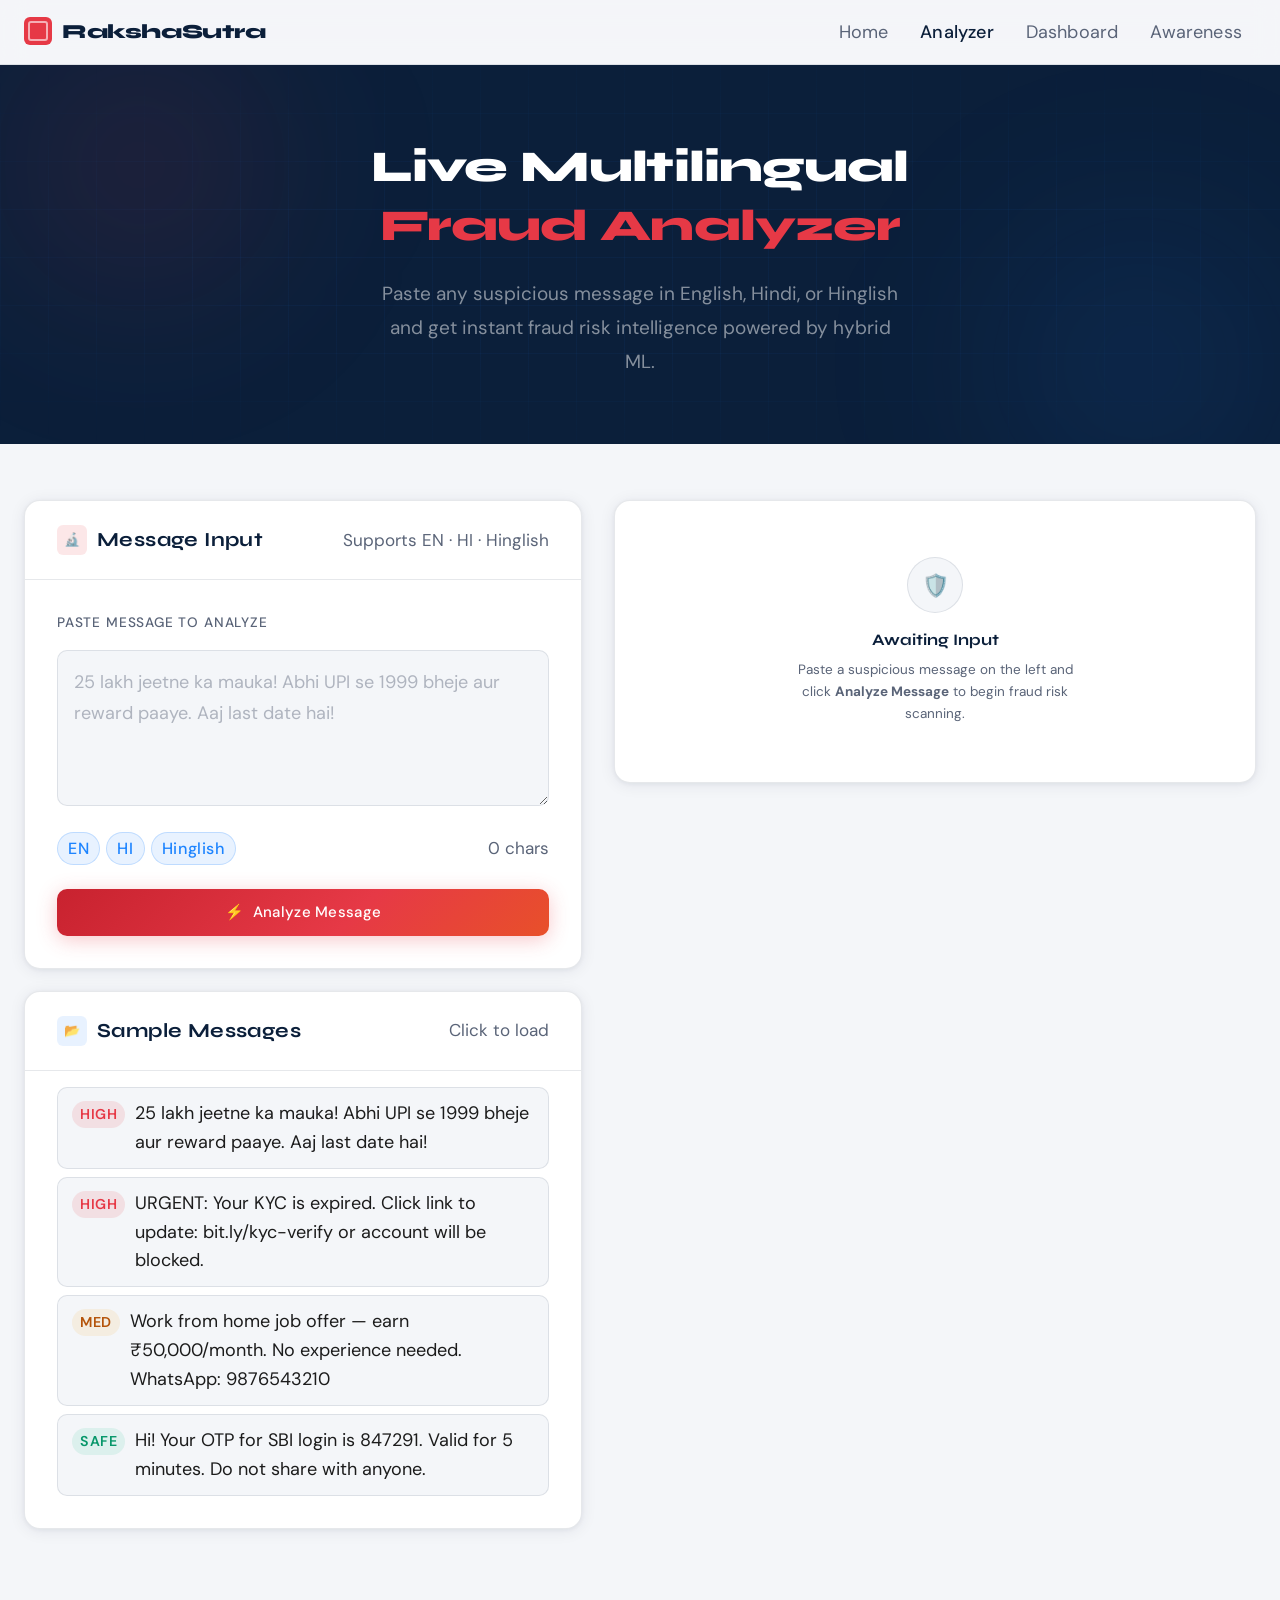
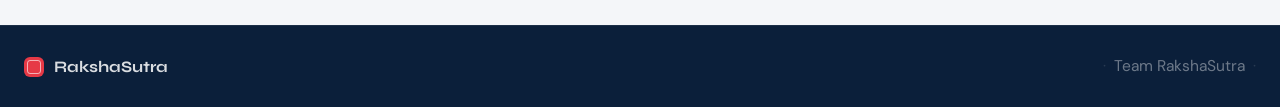
==== static/analyzer.html @ 540f3054 "Initial commit" ====
<!DOCTYPE html>
<html lang="en">

<head>
  <meta charset="UTF-8" />
  <meta name="viewport" content="width=device-width, initial-scale=1.0" />
  <title>RakshaSutra — Live Fraud Analyzer</title>
  <link rel="preconnect" href="https://fonts.googleapis.com" />
  <link rel="preconnect" href="https://fonts.gstatic.com" crossorigin />
  <link
    href="https://fonts.googleapis.com/css2?family=Syne:wght@400;600;700;800&family=DM+Sans:ital,wght@0,300;0,400;0,500;1,300&display=swap"
    rel="stylesheet" />
  <link rel="stylesheet" href="style.css" />
</head>

<body>

  <header class="navbar" id="navbar">
    <div class="navbar__inner">
      <a href="index.html" class="navbar__logo">
        <span class="logo__mark"></span>
        RakshaSutra
      </a>
      <nav class="navbar__nav">
        <a href="index.html" class="nav__link">Home</a>
        <a href="analyzer.html" class="nav__link nav__link--active">Analyzer</a>
        <a href="dashboard.html" class="nav__link">Dashboard</a>
        <a href="awareness.html" class="nav__link">Awareness</a>
      </nav>
    </div>
  </header>

  <main>

    <section class="analyzer-hero">
      <div class="analyzer-hero__bg-grid"></div>
      <div class="analyzer-hero__orb analyzer-hero__orb--left"></div>
      <div class="analyzer-hero__orb analyzer-hero__orb--right"></div>

      <div class="analyzer-hero__content">
        <h1 class="analyzer-hero__title">
          Live Multilingual<br>
          <span>Fraud Analyzer</span>
        </h1>
        <p class="analyzer-hero__sub">
          Paste any suspicious message in English, Hindi, or Hinglish and get instant fraud
          risk intelligence powered by hybrid ML.
        </p>
      </div>
    </section>

    <section class="analyzer-body">
      <div class="container">
        <div class="analyzer-grid">

          <div style="display:flex; flex-direction:column; gap:22px;">

            <!-- Input Card -->
            <div class="az-card">
              <div class="az-card__header">
                <div class="az-card__header-icon">🔬</div>
                <div>
                  <div class="az-card__title">Message Input</div>
                </div>
                <span class="az-card__subtitle">Supports EN · HI · Hinglish</span>
              </div>
              <div class="az-card__body">
                <label class="az-input-label" for="messageInput">Paste message to analyze</label>
                <textarea id="messageInput" class="az-textarea"
                  placeholder="25 lakh jeetne ka mauka! Abhi UPI se 1999 bheje aur reward paaye. Aaj last date hai!"></textarea>

                <div class="az-input-meta">
                  <div class="az-lang-chips">
                    <span class="az-lang-chip">EN</span>
                    <span class="az-lang-chip">HI</span>
                    <span class="az-lang-chip">Hinglish</span>
                  </div>
                  <span class="az-char-count" id="charCount">0 chars</span>
                </div>

                <button class="btn--analyze" id="analyzeBtn" onclick="runAnalysis()">
                  ⚡ &nbsp;Analyze Message
                </button>
              </div>
            </div>

            <!-- Sample Messages Card -->

            <div class="az-card">
              <div class="az-card__header">
                <div class="az-card__header-icon az-card__header-icon--blue">📂</div>
                <div class="az-card__title">Sample Messages</div>
                <span class="az-card__subtitle">Click to load</span>
              </div>
              <div class="az-card__body" style="padding-top:16px;">
                <div class="az-sample-list">
                  <div class="az-sample-item" onclick="loadSample(0)">
                    <span class="az-risk-tag az-risk-tag--high">HIGH</span>
                    <span>25 lakh jeetne ka mauka! Abhi UPI se 1999 bheje aur reward paaye. Aaj last date hai!</span>
                  </div>
                  <div class="az-sample-item" onclick="loadSample(1)">
                    <span class="az-risk-tag az-risk-tag--high">HIGH</span>
                    <span>URGENT: Your KYC is expired. Click link to update: bit.ly/kyc-verify or account will be
                      blocked.</span>
                  </div>
                  <div class="az-sample-item" onclick="loadSample(2)">
                    <span class="az-risk-tag az-risk-tag--medium">MED</span>
                    <span>Work from home job offer — earn ₹50,000/month. No experience needed. WhatsApp:
                      9876543210</span>
                  </div>
                  <div class="az-sample-item" onclick="loadSample(3)">
                    <span class="az-risk-tag az-risk-tag--low">SAFE</span>
                    <span>Hi! Your OTP for SBI login is 847291. Valid for 5 minutes. Do not share with anyone.</span>
                  </div>
                </div>
              </div>
            </div>
          </div><!-- /left col -->

          <!-- ─── RIGHT COLUMN: Results ──────────────────────────── -->
          <div id="resultsContainer">

            <!-- Placeholder -->
            <div class="az-placeholder" id="placeholderState">
              <div class="az-placeholder__icon">🛡️</div>
              <div class="az-placeholder__title">Awaiting Input</div>
              <p class="az-placeholder__sub">Paste a suspicious message on the left and click <strong>Analyze
                  Message</strong> to begin fraud risk scanning.</p>
            </div>

            <!-- Loading -->
            <div class="az-loading" id="loadingState">
              <div class="az-scan">
                <div class="az-scan-ring az-scan-ring--1"></div>
                <div class="az-scan-ring az-scan-ring--2"></div>
                <div class="az-scan-ring az-scan-ring--3"></div>
                <div class="az-scan-core"></div>
              </div>
              <div class="az-loading-text" id="loadingText">Initializing scan...</div>
              <div class="az-loading-steps" id="loadingSteps">
                <div class="az-loading-step" id="step1"><span class="az-loading-step__dot"></span>Preprocessing
                  multilingual input...</div>
                <div class="az-loading-step" id="step2"><span class="az-loading-step__dot"></span>Running transformer
                  classification...</div>
                <div class="az-loading-step" id="step3"><span class="az-loading-step__dot"></span>Applying rule engine
                  patterns...</div>
                <div class="az-loading-step" id="step4"><span class="az-loading-step__dot"></span>Scoring psychological
                  signals...</div>
                <div class="az-loading-step" id="step5"><span class="az-loading-step__dot"></span>Matching campaign
                  database...</div>
              </div>
            </div>

            <!-- Results -->
            <div class="az-results" id="resultsPanel">

              <!-- 1. Fraud Score -->
              <div class="az-score-card" id="scoreCard">
                <div class="az-meter">
                  <svg width="108" height="108" viewBox="0 0 108 108">
                    <circle class="az-meter-track" cx="54" cy="54" r="47" />
                    <circle class="az-meter-fill" id="meterFill" cx="54" cy="54" r="47" />
                  </svg>
                  <div class="az-meter-inner">
                    <span class="az-meter-value" id="scoreValue">--</span>
                    <span class="az-meter-label">RISK</span>
                  </div>
                </div>
                <div class="az-score-info">
                  <div class="az-score-eyebrow">Fraud Risk Score</div>
                  <div class="az-score-verdict" id="scoreVerdict">—</div>
                  <div class="az-score-chips">
                    <span class="az-chip az-chip--category" id="categoryChip">—</span>
                    <span class="az-chip az-chip--confidence" id="confidenceChip">—</span>
                  </div>
                </div>
              </div>

              <!-- 2. Risk Level Bar -->
              <div class="az-risk-bar-wrap">
                <div class="az-risk-bar-label">⚠ Risk Level Indicator</div>
                <div class="az-risk-track">
                  <div class="az-risk-seg az-risk-seg--low" id="segLow"></div>
                  <div class="az-risk-seg az-risk-seg--medium" id="segMed"></div>
                  <div class="az-risk-seg az-risk-seg--high" id="segHigh"></div>
                  <div class="az-risk-seg az-risk-seg--critical" id="segCrit"></div>
                </div>
                <div class="az-risk-labels">
                  <span class="az-risk-level-label" id="lblLow" data-level="low">Low</span>
                  <span class="az-risk-level-label" id="lblMed" data-level="medium">Medium</span>
                  <span class="az-risk-level-label" id="lblHigh" data-level="high">High</span>
                  <span class="az-risk-level-label" id="lblCrit" data-level="critical">Critical</span>
                </div>
              </div>

              <!-- 3. AI Explanation -->
              <div class="az-card">
                <div class="az-card__header">
                  <div class="az-card__header-icon">🧠</div>
                  <div class="az-card__title">Explanation Breakdown</div>
                </div>
                <div class="az-exp-list" id="expList"></div>
              </div>

              <!-- 4. Psychological Flags -->
              <div class="az-card">
                <div class="az-card__header">
                  <div class="az-card__header-icon az-card__header-icon--blue">🔮</div>
                  <div class="az-card__title">Behavioral Risk Indicators</div>
                  <span class="az-card__subtitle" id="psychCount">0 flags</span>
                </div>
                <div class="az-psych-grid" id="psychGrid"></div>
              </div>

              <!-- 5. Campaign Match -->
              <div class="az-card">
                <div class="az-card__header">
                  <div class="az-card__header-icon">📡</div>
                  <div class="az-card__title">Scam Pattern Match Analysis</div>
                </div>
                <div class="az-card__body">
                  <div class="az-campaign-headline">
                    <div>
                      <div class="az-campaign-count" id="campaignCount">—</div>
                      <div class="az-campaign-count-label">Similar fraud attempts matched in database</div>
                    </div>
                  </div>
                  <div class="az-sim-row">
                    <span class="az-sim-label">Pattern Similarity</span>
                    <div class="az-sim-bar">
                      <div class="az-sim-fill az-sim-fill--primary" id="simBar1"></div>
                    </div>
                    <span class="az-sim-pct" id="simPct1">—</span>
                  </div>
                  <div class="az-sim-row">
                    <span class="az-sim-label">Keyword Overlap</span>
                    <div class="az-sim-bar">
                      <div class="az-sim-fill az-sim-fill--secondary" id="simBar2"></div>
                    </div>
                    <span class="az-sim-pct" id="simPct2">—</span>
                  </div>
                  <div class="az-campaign-tags" id="campaignTags"></div>
                </div>
              </div>

            </div><!-- /az-results -->
          </div><!-- /right col -->

        </div><!-- /analyzer-grid -->
      </div><!-- /container -->
    </section>

  </main>

  <!-- ═══════════════════════════════ FOOTER ═══════════════════════════════ -->
  <footer class="footer">
    <div class="container">
      <div class="footer__inner">
        <div class="footer__brand">
          <span class="logo__mark logo__mark--sm"></span>
          <span class="footer__name">RakshaSutra</span>
        </div>
        <div class="footer__meta">
          <span class="footer__sep">·</span>
          <span>Team RakshaSutra</span>
          <span class="footer__sep">·</span>
        </div>
      </div>
    </div>
  </footer>

  <script>
    // ── Navbar scroll shadow ─────────────────────────────────────
    window.addEventListener('scroll', () => {
      document.getElementById('navbar').classList.toggle('scrolled', window.scrollY > 10);
    });

    // ── Sample data ──────────────────────────────────────────────
    const SAMPLES = [
      {
        text: "25 lakh jeetne ka mauka! Abhi UPI se 1999 bheje aur reward paaye. Aaj last date hai!",
        result: {
          fraud_score: 92, category: "UPI Scam", confidence: "Critical",
          explanations: [
            { icon: "⚡", label: "Urgency Trigger Detected", detail: "Phrases like 'aaj last date' create artificial deadline pressure to bypass rational decision-making.", weight: "+32%" },
            { icon: "💰", label: "Unrealistic Reward Pattern", detail: "Promise of ₹25 lakh return for ₹1,999 investment is a classic advance-fee scam structure.", weight: "+28%" },
            { icon: "📲", label: "Suspicious Payment Request", detail: "Unsolicited UPI payment requests are a primary vector for digital financial fraud in India.", weight: "+22%" },
            { icon: "🔑", label: "Known Scam Keyword Match", detail: "Keyword cluster 'jeetne ka mauka + UPI + bheje' matches 145 confirmed UPI scam patterns.", weight: "+18%" }
          ],
          psychological_flags: [
            { type: "greed", name: "Greed Appeal", emoji: "💸", desc: "Promises unusually high financial gain relative to minimal investment.", intensity: 92 },
            { type: "urgency", name: "Urgency Pressure", emoji: "⏰", desc: "Artificial time constraint designed to prevent victim from verifying claims.", intensity: 88 },
            { type: "fear", name: "Loss Aversion", emoji: "😨", desc: "Implied loss of reward if action is not taken immediately.", intensity: 65 },
            { type: "authority", name: "Authority Bypass", emoji: "🎭", desc: "Relies purely on reward appeal to override victim's skepticism.", intensity: 40 }
          ],
          similarity_count: 145, similarity_score: 92, keyword_overlap: 84,
          campaign_tags: ["UPI Fraud", "Advance Fee", "Lottery Scam", "Hinglish Pattern", "High Volume"]
        }
      },
      {
        text: "URGENT: Your KYC is expired. Click link to update: bit.ly/kyc-verify or account will be blocked.",
        result: {
          fraud_score: 87, category: "KYC Phishing", confidence: "High",
          explanations: [
            { icon: "⚠️", label: "Impersonation Signal", detail: "Message mimics official bank/RBI communication — hallmark of phishing.", weight: "+30%" },
            { icon: "🔗", label: "Suspicious Shortened URL", detail: "bit.ly redirects are a common tactic to mask malicious destination domains.", weight: "+26%" },
            { icon: "🚨", label: "Account Block Threat", detail: "Threat of suspension is a classic fear-based manipulation to force hasty action.", weight: "+24%" },
            { icon: "📋", label: "Regulatory Misuse Pattern", detail: "Exploiting KYC compliance awareness — high-frequency pattern in India post-2022.", weight: "+16%" }
          ],
          psychological_flags: [
            { type: "fear", name: "Fear Trigger", emoji: "😱", desc: "Account suspension threat activates loss aversion.", intensity: 90 },
            { type: "urgency", name: "Urgency Pressure", emoji: "⏰", desc: "URGENT keyword combined with consequence creates maximum compliance pressure.", intensity: 85 },
            { type: "authority", name: "Authority Impersonation", emoji: "🏛️", desc: "Mimics official regulatory communication to override natural skepticism.", intensity: 78 },
            { type: "greed", name: "Greed Appeal", emoji: "💸", desc: "No financial reward — fear-based scam relies on threat rather than reward.", intensity: 10 }
          ],
          similarity_count: 312, similarity_score: 87, keyword_overlap: 79,
          campaign_tags: ["KYC Fraud", "Phishing Link", "Bank Impersonation", "Shortened URL", "Pan-India"]
        }
      },
      {
        text: "Work from home job offer — earn ₹50,000/month. No experience needed. WhatsApp: 9876543210",
        result: {
          fraud_score: 61, category: "Job Scam", confidence: "Medium",
          explanations: [
            { icon: "💼", label: "Unrealistic Income Promise", detail: "₹50,000/month with no experience is a statistically improbable job offer.", weight: "+25%" },
            { icon: "📱", label: "Direct Contact Method", detail: "Directing to personal WhatsApp number bypasses official hiring channels.", weight: "+20%" },
            { icon: "🏠", label: "Work-from-Home Bait Pattern", detail: "Generic WFH promise without company details matches known fake job listings.", weight: "+18%" }
          ],
          psychological_flags: [
            { type: "greed", name: "Greed Appeal", emoji: "💸", desc: "High income promise targeting job-seekers and financially stressed individuals.", intensity: 72 },
            { type: "urgency", name: "Urgency Pressure", emoji: "⏰", desc: "No explicit urgency detected — moderate risk factor.", intensity: 25 },
            { type: "fear", name: "Loss Aversion", emoji: "😨", desc: "No fear trigger — relies on opportunity appeal rather than threat.", intensity: 15 },
            { type: "authority", name: "Authority Bypass", emoji: "🎭", desc: "Lacks company name or verifiable details — common in scam job listings.", intensity: 45 }
          ],
          similarity_count: 67, similarity_score: 61, keyword_overlap: 55,
          campaign_tags: ["Job Fraud", "WFH Scam", "WhatsApp Redirect"]
        }
      },
      {
        text: "Hi! Your OTP for SBI login is 847291. Valid for 5 minutes. Do not share with anyone.",
        result: {
          fraud_score: 8, category: "Legitimate OTP", confidence: "Safe",
          explanations: [
            { icon: "✅", label: "Standard OTP Format", detail: "6-digit OTP with 5-minute validity matches legitimate SBI authentication patterns.", weight: "−40%" },
            { icon: "🛡️", label: "Security Warning Included", detail: "'Do not share with anyone' is a genuine security advisory, not a manipulation tactic.", weight: "−30%" },
            { icon: "📋", label: "No Suspicious Links", detail: "Message contains no URLs, payment requests, or redirects to external resources.", weight: "−25%" }
          ],
          psychological_flags: [
            { type: "greed", name: "Greed Appeal", emoji: "💸", desc: "No financial reward or incentive detected in message.", intensity: 2 },
            { type: "urgency", name: "Urgency Pressure", emoji: "⏰", desc: "Standard OTP validity window — not artificial urgency.", intensity: 15 },
            { type: "fear", name: "Fear Trigger", emoji: "😨", desc: "No threatening language or loss scenarios detected.", intensity: 3 },
            { type: "authority", name: "Authority Check", emoji: "🎭", desc: "SBI branding matches known authentic OTP format.", intensity: 5 }
          ],
          similarity_count: 3, similarity_score: 8, keyword_overlap: 12,
          campaign_tags: ["Legitimate", "OTP Message", "SBI Verified"]
        }
      }
    ];

    // ── Char counter ─────────────────────────────────────────────
    document.getElementById('messageInput').addEventListener('input', () => {
      document.getElementById('charCount').textContent =
        document.getElementById('messageInput').value.length + ' chars';
    });

    // ── Load sample ──────────────────────────────────────────────
    function loadSample(index) {
      document.getElementById('messageInput').value = SAMPLES[index].text;
      document.getElementById('charCount').textContent = SAMPLES[index].text.length + ' chars';
    }

    // ── Run Analysis ─────────────────────────────────────────────
    async function runAnalysis() {
      const msg = document.getElementById('messageInput').value.trim();
      if (!msg) { alert('Please enter a message to analyze.'); return; }

      document.getElementById('placeholderState').style.display = 'none';
      document.getElementById('resultsPanel').classList.remove('active');
      document.getElementById('loadingState').classList.add('active');
      document.getElementById('analyzeBtn').disabled = true;

      const steps = ['step1', 'step2', 'step3', 'step4', 'step5'];
      const texts = [
        'Preprocessing multilingual input...',
        'Running transformer classification...',
        'Applying rule engine patterns...',
        'Scoring psychological signals...',
        'Matching campaign database...'
      ];
      steps.forEach(s => document.getElementById(s).classList.remove('visible'));

      let i = 0;
      const iv = setInterval(() => {
        if (i < steps.length) {
          document.getElementById(steps[i]).classList.add('visible');
          document.getElementById('loadingText').textContent = texts[i];
          i++;
        }
      }, 340);

      try {
        // CALL THE ACTUAL FASTAPI BACKEND
        const response = await fetch('http://localhost:8000/api/predict', {
          method: 'POST',
          headers: { 'Content-Type': 'application/json' },
          body: JSON.stringify({ text: msg })
        });

        let apiData = await response.json();

        // Wait for animation to finish
        clearInterval(iv);
        steps.forEach(s => document.getElementById(s).classList.add('visible'));
        document.getElementById('loadingText').textContent = 'Analysis Complete';

        setTimeout(() => showResults(apiData), 400);

      } catch (err) {
        clearInterval(iv);
        alert("Error connecting to backend API. Please make sure main.py is running!");
        document.getElementById('loadingState').classList.remove('active');
        document.getElementById('analyzeBtn').disabled = false;
      }
    }

    // ── Show Results ─────────────────────────────────────────────
    function showResults(apiResponse) {
      const msg = document.getElementById('messageInput').value.trim();
      const matched = SAMPLES.find(s => s.text === msg);

      // Use sample data for rich UI, but default to synthetic if not a sample
      const result = matched ? JSON.parse(JSON.stringify(matched.result)) : generateSynthetic(msg);

      // Override the score and status with REAL API data from your model
      let isFraud = apiResponse.status === "Fraud" || apiResponse.status === "Suspicious";
      let baseScore = apiResponse.risk_score !== undefined ? apiResponse.risk_score :
        (isFraud ? (apiResponse.confidence * 100) : ((1.0 - apiResponse.confidence) * 100));

      result.fraud_score = Math.round(baseScore);

      if (apiResponse.status === "Fraud") {
        result.confidence = "High";
        result.category = "Fraud Match";
      } else if (apiResponse.status === "Suspicious") {
        result.confidence = "Medium";
        result.category = "Suspicious Marker";
      } else {
        result.confidence = "Safe";
        result.category = "Clean";
      }

      document.getElementById('loadingState').classList.remove('active');
      document.getElementById('analyzeBtn').disabled = false;

      const score = result.fraud_score;
      const colorVar = score >= 70 ? 'var(--crimson)' : score >= 40 ? '#B45309' : '#059669';
      const rgbStr = score >= 70 ? '230,57,70' : score >= 40 ? '180,83,9' : '5,150,105';

      // Score meter
      const fill = document.getElementById('meterFill');
      const circumference = 296;
      fill.style.stroke = colorVar;
      fill.style.filter = `drop-shadow(0 0 5px ${colorVar})`;
      setTimeout(() => {
        fill.style.strokeDashoffset = circumference - (circumference * score / 100);
      }, 80);

      // Score card tint
      const sc = document.getElementById('scoreCard');
      sc.style.setProperty('--score-rgb', rgbStr);

      // Text
      document.getElementById('scoreValue').textContent = score + '%';
      document.getElementById('scoreValue').style.color = score >= 70 ? '#FCA5A5' : score >= 40 ? '#FCD34D' : '#6EE7B7';
      const verdict = score >= 80 ? '🔴 High Risk' : score >= 60 ? '🟡 Medium Risk' : score >= 30 ? '🟢 Low Risk' : '✅ Safe';
      document.getElementById('scoreVerdict').textContent = verdict;
      document.getElementById('categoryChip').textContent = '📂 ' + result.category;
      document.getElementById('confidenceChip').textContent = '🎯 ' + result.confidence;

      // Risk bar
      const segMap = { low: 'Low', medium: 'Med', high: 'High', critical: 'Crit' };
      const lblMap = { low: 'Low', medium: 'Med', high: 'High', critical: 'Crit' };
      const level = score >= 80 ? 'critical' : score >= 60 ? 'high' : score >= 35 ? 'medium' : 'low';
      ['Low', 'Med', 'High', 'Crit'].forEach(k => {
        document.getElementById('seg' + k).classList.remove('active');
        document.getElementById('lbl' + k).classList.remove('active', 'low', 'medium', 'high', 'critical');
      });
      document.getElementById('seg' + segMap[level]).classList.add('active');
      const lblEl = document.getElementById('lbl' + lblMap[level]);
      lblEl.classList.add('active', level);

      // Explanations
      const expList = document.getElementById('expList');
      expList.innerHTML = '';
      result.explanations.forEach(exp => {
        const d = document.createElement('div');
        d.className = 'az-exp-item';
        d.innerHTML = `
          <div class="az-exp-icon">${exp.icon}</div>
          <div class="az-exp-body">
            <div class="az-exp-name">${exp.label}</div>
            <div class="az-exp-detail">${exp.detail}</div>
          </div>
          <div class="az-exp-weight">${exp.weight}</div>
        `;
        expList.appendChild(d);
      });

      // Psych flags
      const grid = document.getElementById('psychGrid');
      grid.innerHTML = '';
      result.psychological_flags.forEach(f => {
        const d = document.createElement('div');
        d.className = `az-psych-flag az-psych-flag--${f.type}`;
        d.innerHTML = `
          <div class="az-psych-top">
            <span class="az-psych-emoji">${f.emoji}</span>
            <span class="az-psych-name">${f.name}</span>
          </div>
          <div class="az-psych-desc">${f.desc}</div>
          <div class="az-psych-bar">
            <div class="az-psych-bar-fill" data-w="${f.intensity}%"></div>
          </div>
        `;
        grid.appendChild(d);
      });
      setTimeout(() => {
        document.querySelectorAll('.az-psych-bar-fill[data-w]').forEach(el => {
          el.style.width = el.dataset.w;
        });
      }, 180);
      document.getElementById('psychCount').textContent =
        result.psychological_flags.filter(f => f.intensity > 30).length + ' flags detected';

      // Campaign
      document.getElementById('campaignCount').textContent = result.similarity_count;
      document.getElementById('simPct1').textContent = result.similarity_score + '%';
      document.getElementById('simPct2').textContent = result.keyword_overlap + '%';
      setTimeout(() => {
        document.getElementById('simBar1').style.width = result.similarity_score + '%';
        document.getElementById('simBar2').style.width = result.keyword_overlap + '%';
      }, 260);
      document.getElementById('campaignTags').innerHTML =
        result.campaign_tags.map(t => `<span class="az-campaign-tag">${t}</span>`).join('');

      // Show & scroll
      document.getElementById('resultsPanel').classList.add('active');
      document.getElementById('resultsPanel').scrollIntoView({ behavior: 'smooth', block: 'start' });
    }

    // ── Synthetic result for custom text ─────────────────────────
    function generateSynthetic(msg) {
      const lo = msg.toLowerCase();
      let score = 28;
      const flags = [];
      const exps = [];

      const urgency = ['urgent', 'last date', 'sirf aaj', 'abhi', 'jaldi', 'immediately', 'limited time'];
      const reward = ['win', 'jeet', 'lakh', 'prize', 'reward', 'earn', 'cashback', 'free'];
      const payment = ['upi', 'paytm', 'gpay', 'bheje', 'send money', 'payment', 'transfer'];
      const phishing = ['click', 'link', 'verify', 'kyc', 'account blocked', 'update'];
      const job = ['work from home', 'job offer', 'whatsapp', 'no experience', 'per month'];

      if (urgency.some(w => lo.includes(w))) { score += 20; flags.push('urgency'); exps.push({ icon: '⚡', label: 'Urgency Trigger Detected', detail: 'Message contains time-pressure language designed to override rational thinking.', weight: '+20%' }); }
      if (reward.some(w => lo.includes(w))) { score += 18; flags.push('greed'); exps.push({ icon: '💰', label: 'Reward Bait Pattern', detail: 'Offers of financial gain without clear legitimate source detected.', weight: '+18%' }); }
      if (payment.some(w => lo.includes(w))) { score += 22; flags.push('urgency'); exps.push({ icon: '📲', label: 'Payment Request Signal', detail: 'Unsolicited payment instruction detected — common in UPI-based fraud.', weight: '+22%' }); }
      if (phishing.some(w => lo.includes(w))) { score += 15; flags.push('fear'); exps.push({ icon: '🔗', label: 'Phishing Indicator', detail: 'Message contains links or verification requests consistent with phishing patterns.', weight: '+15%' }); }
      if (job.some(w => lo.includes(w))) { score += 12; flags.push('greed'); exps.push({ icon: '💼', label: 'Job Scam Pattern', detail: 'Unrealistic employment offer with limited verifiable details.', weight: '+12%' }); }

      score = Math.min(score, 97);
      if (exps.length === 0) exps.push({ icon: '✅', label: 'Low Risk Signal Profile', detail: 'Message does not match common fraud patterns in the database.', weight: '−35%' });

      const u = [...new Set(flags)];
      const psychFlags = [
        { type: 'greed', name: 'Greed Appeal', emoji: '💸', desc: 'Financial reward or gain mentioned in message.', intensity: u.includes('greed') ? score * 0.9 : 8 },
        { type: 'urgency', name: 'Urgency Pressure', emoji: '⏰', desc: 'Time pressure or deadline language detected.', intensity: u.includes('urgency') ? score * 0.85 : 14 },
        { type: 'fear', name: 'Fear Trigger', emoji: '😨', desc: 'Threat or negative consequence language detected.', intensity: u.includes('fear') ? score * 0.75 : 6 },
        { type: 'authority', name: 'Authority Impersonation', emoji: '🏛️', desc: 'Official-sounding language or brand impersonation.', intensity: u.includes('authority') ? score * 0.60 : 18 }
      ];

      const cats = ['General Scam', 'UPI Fraud', 'Phishing', 'Job Scam', 'Lottery Scam'];
      return {
        fraud_score: score,
        category: score > 70 ? 'High Risk Fraud' : score > 50 ? cats[Math.floor(Math.random() * cats.length)] : 'Low Risk',
        confidence: score > 80 ? 'High' : score > 50 ? 'Medium' : 'Low',
        explanations: exps,
        psychological_flags: psychFlags,
        similarity_count: Math.floor(score * 1.7),
        similarity_score: Math.max(score - 6, 5),
        keyword_overlap: Math.max(score - 16, 5),
        campaign_tags: score > 60 ? ['Pattern Match', 'Active Campaign', 'India Region'] : ['Minimal Match', 'Low Confidence']
      };
    }
  </script>

</body>

</html>
---- static/style.css ----
/* ═══════════════════════════════════════════════════════════════
   RakshaSutra — Landing Page Stylesheet
   ═══════════════════════════════════════════════════════════════ */

/* ── Reset & Base ─────────────────────────────────────────────── */
*, *::before, *::after {
  box-sizing: border-box;
  margin: 0;
  padding: 0;
}

:root {
  --navy:        #0B1F3A;
  --navy-light:  #112847;
  --crimson:     #E63946;
  --crimson-dim: rgba(230, 57, 70, 0.12);
  --electric:    #1D84FF;
  --electric-dim:rgba(29, 132, 255, 0.1);
  --bg:          #F4F6F9;
  --bg-white:    #FFFFFF;
  --charcoal:    #1C1C1C;
  --muted:       #5A6478;
  --border:      rgba(11, 31, 58, 0.1);

  --font-display: 'Syne', sans-serif;
  --font-body:    'DM Sans', sans-serif;

  --radius-sm:  6px;
  --radius-md:  10px;
  --radius-lg:  16px;

  --shadow-card: 0 2px 16px rgba(11, 31, 58, 0.08), 0 1px 4px rgba(11, 31, 58, 0.05);
  --shadow-card-hover: 0 8px 32px rgba(11, 31, 58, 0.14), 0 2px 8px rgba(11, 31, 58, 0.07);
  --shadow-nav: 0 1px 24px rgba(11, 31, 58, 0.1);

  --transition: 0.22s cubic-bezier(0.4, 0, 0.2, 1);

  /* Spacing scale (8px system) */
  --space-1: 8px;
  --space-2: 16px;
  --space-3: 24px;
  --space-4: 32px;
  --space-5: 48px;
  --space-6: 64px;

  /* Typographic rhythm */
  --lh-heading: 1.3;
  --lh-body: 1.6;

  /* Type scale (SaaS-style, responsive) */
  --fs-body: 1rem;
  --fs-body-sm: 0.95rem;
  --fs-small: 0.84rem;
  --fs-h1: clamp(36px, 4.2vw, 44px);
  --fs-h2: clamp(28px, 3.2vw, 32px);
  --fs-h3: clamp(20px, 2.4vw, 24px);
  --fs-label: 0.72rem;
}

html {
  font-size: 19px;
  scroll-behavior: smooth;
}

body {
  font-family: var(--font-body);
  background-color: var(--bg);
  color: var(--charcoal);
  line-height: var(--lh-body);
  font-size: var(--fs-body);
  -webkit-font-smoothing: antialiased;
  text-rendering: optimizeLegibility;
}

a {
  text-decoration: none;
  color: inherit;
}

p {
  font-size: 1rem;
  line-height: var(--lh-body);
}

/* Improve focus visibility without changing palette */
:where(a, button, input, textarea, select):focus-visible {
  outline: 3px solid var(--electric-dim);
  outline-offset: 2px;
}

/* ── Utility ──────────────────────────────────────────────────── */
.container {
  max-width: 1280px;
  margin: 0 auto;
  padding: 0 24px;
}

.section {
  padding: 96px 0; /* 12 * 8px */
}

.section__label {
  font-family: var(--font-body);
  font-size: var(--fs-label);
  font-weight: 500;
  letter-spacing: 0.14em;
  text-transform: uppercase;
  color: var(--crimson);
  margin-bottom: var(--space-2);
}

.section__title {
  font-family: var(--font-display);
  font-size: var(--fs-h2);
  font-weight: 700;
  color: var(--navy);
  line-height: var(--lh-heading);
  letter-spacing: -0.015em;
  margin-bottom: var(--space-2);
}

.section__lead {
  font-size: 1rem;
  font-weight: 400;
  color: var(--muted);
  max-width: 640px;
  line-height: 1.75;
  margin-bottom: var(--space-6);
}

/* ── Buttons ──────────────────────────────────────────────────── */
.btn {
  display: inline-flex;
  align-items: center;
  gap: 8px;
  padding: 14px 28px;
  border-radius: var(--radius-md);
  font-family: var(--font-body);
  font-size: 15px;
  font-weight: 500;
  cursor: pointer;
  transition: all var(--transition);
  white-space: nowrap;
  line-height: 1.1;
}

.btn--primary {
  background: var(--crimson);
  color: #fff;
  box-shadow: 0 4px 20px rgba(230, 57, 70, 0.3);
}

.btn--primary:hover {
  background: #cc2f3c;
  transform: translateY(-1px);
  box-shadow: 0 6px 28px rgba(230, 57, 70, 0.38);
}

.btn--ghost {
  background: transparent;
  color: var(--navy);
  border: 1.5px solid var(--border);
}

.btn--ghost:hover {
  background: var(--navy);
  color: #fff;
  border-color: var(--navy);
  transform: translateY(-1px);
}


/* ═══════════════════════════════════════════════════════════════
   NAVBAR
   ═══════════════════════════════════════════════════════════════ */
.navbar {
  position: sticky;
  top: 0;
  z-index: 9999;
  background: rgba(244, 246, 249, 0.9);
  backdrop-filter: blur(12px);
  -webkit-backdrop-filter: blur(12px);
  border-bottom: 1px solid var(--border);
  transition: box-shadow var(--transition);
}

.navbar.scrolled {
  box-shadow: var(--shadow-nav);
}

.navbar__inner {
  max-width: 1280px;
  margin: 0 auto;
  padding: 0 24px;
  height: 64px;
  display: flex;
  align-items: center;
  justify-content: space-between;
  position: relative;
  z-index: 1;
}

.navbar__logo {
  font-family: var(--font-display);
  font-size: 20px;
  font-weight: 800;
  color: var(--navy);
  display: flex;
  align-items: center;
  gap: 10px;
  letter-spacing: -0.02em;
  line-height: 1.25;
  padding-bottom: 0.08em;
}

.logo__mark {
  display: inline-block;
  width: 28px;
  height: 28px;
  background: var(--crimson);
  border-radius: 6px;
  position: relative;
}

.logo__mark::after {
  content: '';
  position: absolute;
  inset: 4px;
  border: 2px solid rgba(255,255,255,0.6);
  border-radius: 3px;
}

.logo__mark--sm {
  width: 20px;
  height: 20px;
}

.logo__mark--sm::after {
  inset: 3px;
  border-width: 1.5px;
}

.navbar__nav {
  display: flex;
  align-items: center;
  gap: 4px;
  position: relative;
  z-index: 1;
}

.nav__link {
  display: inline-flex;
  align-items: center;
  height: 36px;
  font-size: 0.95rem;
  font-weight: 400;
  color: var(--muted);
  padding: 0 14px;
  border-radius: var(--radius-sm);
  transition: color var(--transition), background var(--transition);
  letter-spacing: 0.01em;
}

.nav__link:hover {
  color: var(--navy);
  background: rgba(11, 31, 58, 0.05);
}

.nav__link--active {
  color: var(--navy);
  font-weight: 500;
}


/* ═══════════════════════════════════════════════════════════════
   HERO
   ═══════════════════════════════════════════════════════════════ */
.hero {
  position: relative;
  background: var(--navy);
  overflow-x: hidden;
  overflow-y: visible;
  padding: 108px 32px 96px;
  text-align: center;
}

.hero__bg-grid {
  position: absolute;
  inset: 0;
  background-image:
    linear-gradient(rgba(29,132,255,0.05) 1px, transparent 1px),
    linear-gradient(90deg, rgba(29,132,255,0.05) 1px, transparent 1px);
  background-size: 48px 48px;
  mask-image: radial-gradient(ellipse 80% 60% at 50% 50%, black 40%, transparent 100%);
  -webkit-mask-image: radial-gradient(ellipse 80% 60% at 50% 50%, black 40%, transparent 100%);
  pointer-events: none;
}

.hero__gradient-orb {
  position: absolute;
  border-radius: 50%;
  filter: blur(80px);
  pointer-events: none;
}

.hero__gradient-orb--left {
  width: 480px;
  height: 480px;
  background: radial-gradient(circle, rgba(230,57,70,0.18) 0%, transparent 70%);
  top: -120px;
  left: -80px;
}

.hero__gradient-orb--right {
  width: 520px;
  height: 520px;
  background: radial-gradient(circle, rgba(29,132,255,0.16) 0%, transparent 70%);
  bottom: -160px;
  right: -100px;
}

.hero__content {
  position: relative;
  z-index: 1;
  max-width: 780px;
  margin: 0 auto;
}

.hero__badge {
  display: inline-flex;
  align-items: center;
  gap: 8px;
  font-size: 12px;
  font-weight: 500;
  letter-spacing: 0.08em;
  text-transform: uppercase;
  color: rgba(255,255,255,0.55);
  background: rgba(255,255,255,0.06);
  border: 1px solid rgba(255,255,255,0.1);
  padding: 6px 14px;
  border-radius: 100px;
  margin-bottom: 36px;
}

.badge__dot {
  width: 6px;
  height: 6px;
  background: var(--crimson);
  border-radius: 50%;
  animation: pulse 2s ease-in-out infinite;
}

@keyframes pulse {
  0%, 100% { opacity: 1; transform: scale(1); }
  50% { opacity: 0.5; transform: scale(0.8); }
}

.hero__title {
  font-family: var(--font-display);
  font-size: var(--fs-h1);
  font-weight: 800;
  color: #fff;
  letter-spacing: -0.02em;
  line-height: 1.35;
  margin-bottom: var(--space-3);
  padding-bottom: 0.12em;
}

.hero__punchline {
  font-family: var(--font-display);
  font-size: clamp(16px, 2.2vw, 20px);
  font-weight: 500;
  color: rgba(255,255,255,0.65);
  letter-spacing: 0.01em;
  line-height: 1.8;
  display: block;
  margin-bottom: var(--space-2);
  padding-bottom: 0.55em;
  overflow: visible;
}

.hero__description {
  font-size: 1rem;
  font-weight: 400;
  color: rgba(255,255,255,0.5);
  line-height: 1.75;
  max-width: 560px;
  margin: 0 auto var(--space-5);
}

.hero__cta-group {
  display: flex;
  align-items: center;
  justify-content: center;
  gap: 14px;
  flex-wrap: wrap;
  margin-bottom: var(--space-6);
}

.hero .btn--ghost {
  color: rgba(255,255,255,0.8);
  border-color: rgba(255,255,255,0.18);
}

.hero .btn--ghost:hover {
  background: rgba(255,255,255,0.08);
  color: #fff;
  border-color: rgba(255,255,255,0.3);
  transform: translateY(-1px);
}

.hero__stats {
  display: inline-flex;
  align-items: center;
  gap: 0;
  background: rgba(255,255,255,0.05);
  border: 1px solid rgba(255,255,255,0.1);
  border-radius: var(--radius-lg);
  padding: 20px 36px;
}

.stat {
  display: flex;
  flex-direction: column;
  align-items: center;
  padding: 0 28px;
}

.stat__value {
  font-family: var(--font-display);
  font-size: 28px;
  font-weight: 700;
  color: #fff;
  letter-spacing: -0.02em;
}

.stat__label {
  font-size: 12px;
  font-weight: 400;
  color: rgba(255,255,255,0.45);
  margin-top: 4px;
}

.stat__divider {
  width: 1px;
  height: 40px;
  background: rgba(255,255,255,0.1);
}


/* ═══════════════════════════════════════════════════════════════
   PROBLEM
   ═══════════════════════════════════════════════════════════════ */
.problem {
  background: var(--bg-white);
}

.problem__highlights {
  display: flex;
  flex-direction: column;
  gap: var(--space-2);
}

.highlight__item {
  display: flex;
  align-items: flex-start;
  gap: 18px;
  padding: var(--space-3) var(--space-3);
  background: var(--bg);
  border-radius: var(--radius-md);
  border-left: 3px solid var(--crimson);
  font-size: 1rem;
  color: var(--charcoal);
  line-height: 1.7;
  transition: box-shadow var(--transition), transform var(--transition);
}

.highlight__item:hover {
  box-shadow: var(--shadow-card);
  transform: translateX(4px);
}

.highlight__icon {
  font-size: 20px;
  flex-shrink: 0;
  margin-top: 2px;
}

.highlight__item strong {
  color: var(--navy);
  font-weight: 500;
}


/* ═══════════════════════════════════════════════════════════════
   SOLUTION
   ═══════════════════════════════════════════════════════════════ */
.solution {
  background: var(--bg);
}

.solution__grid {
  display: grid;
  grid-template-columns: repeat(auto-fit, minmax(240px, 1fr));
  gap: var(--space-3);
}

.solution__card {
  background: var(--bg-white);
  border: 1px solid var(--border);
  border-radius: var(--radius-lg);
  padding: var(--space-4) var(--space-4);
  position: relative;
  overflow: hidden;
  transition: box-shadow var(--transition), transform var(--transition);
}

.solution__card::before {
  content: '';
  position: absolute;
  top: 0;
  left: 0;
  right: 0;
  height: 3px;
  background: linear-gradient(90deg, var(--crimson), var(--electric));
  opacity: 0;
  transition: opacity var(--transition);
}

.solution__card:hover {
  box-shadow: var(--shadow-card-hover);
  transform: translateY(-3px);
}

.solution__card:hover::before {
  opacity: 1;
}

.solution__card-num {
  font-family: var(--font-display);
  font-size: 48px;
  font-weight: 800;
  color: rgba(11, 31, 58, 0.06);
  line-height: 1;
  margin-bottom: 16px;
  letter-spacing: -0.04em;
}

.solution__card-title {
  font-family: var(--font-display);
  font-size: 20px;
  font-weight: 700;
  color: var(--navy);
  margin-bottom: var(--space-1);
  line-height: var(--lh-heading);
}

.solution__card-desc {
  font-size: var(--fs-body-sm);
  font-weight: 400;
  color: var(--muted);
  line-height: 1.7;
}


/* ═══════════════════════════════════════════════════════════════
   FEATURES
   ═══════════════════════════════════════════════════════════════ */
.features {
  background: var(--bg-white);
}

.features__grid {
  display: grid;
  grid-template-columns: repeat(3, 1fr);
  gap: var(--space-3);
}

.feature__card {
  background: var(--bg);
  border: 1px solid var(--border);
  border-radius: var(--radius-lg);
  padding: var(--space-4) var(--space-4);
  transition: box-shadow var(--transition), transform var(--transition), background var(--transition);
}

.feature__card:hover {
  background: var(--bg-white);
  box-shadow: var(--shadow-card-hover);
  transform: translateY(-3px);
}

.feature__icon {
  font-size: 28px;
  margin-bottom: 14px;
  display: block;
}

.feature__title {
  font-family: var(--font-display);
  font-size: 20px;
  font-weight: 700;
  color: var(--navy);
  margin-bottom: var(--space-1);
  line-height: var(--lh-heading);
}

.feature__desc {
  font-size: var(--fs-body-sm);
  font-weight: 400;
  color: var(--muted);
  line-height: 1.7;
}


/* ═══════════════════════════════════════════════════════════════
   HOW IT WORKS
   ═══════════════════════════════════════════════════════════════ */
.how-it-works {
  background: var(--bg);
}

.how-it-works .section__lead {
  margin-bottom: 52px;
}

.pipeline {
  display: flex;
  align-items: flex-start;
  gap: 0;
  overflow-x: auto;
  padding-bottom: 8px;
}

.pipeline__step {
  flex: 1;
  min-width: 160px;
  text-align: center;
  padding: 34px 20px 28px;
  background: var(--bg-white);
  border: 1px solid var(--border);
  border-radius: var(--radius-lg);
  position: relative;
  transition: box-shadow var(--transition), transform var(--transition);
}

.pipeline__step:hover {
  box-shadow: var(--shadow-card-hover);
  transform: translateY(-4px);
}

.pipeline__step-num {
  position: absolute;
  top: 12px;
  left: 50%;
  transform: translateX(-50%);
  width: 24px;
  height: 24px;
  background: var(--navy);
  color: #fff;
  border-radius: 50%;
  font-size: 11px;
  font-weight: 700;
  display: flex;
  align-items: center;
  justify-content: center;
  font-family: var(--font-display);
}

.pipeline__step-icon {
  font-size: 26px;
  margin-bottom: 10px;
  margin-top: 8px;
  display: block;
}

.pipeline__step-title {
  font-family: var(--font-display);
  font-size: 0.95rem;
  font-weight: 700;
  color: var(--navy);
  margin-bottom: 8px;
}

.pipeline__step-desc {
  font-size: 0.9rem;
  font-weight: 400;
  color: var(--muted);
  line-height: 1.6;
}

.pipeline__connector {
  flex-shrink: 0;
  display: flex;
  flex-direction: column;
  align-items: center;
  justify-content: center;
  padding: 0 4px;
  margin-top: 56px;
  gap: 2px;
}

.connector__line {
  width: 24px;
  height: 2px;
  background: linear-gradient(90deg, var(--border) 0%, var(--electric) 100%);
  border-radius: 2px;
}

.connector__arrow {
  font-size: 13px;
  color: var(--electric);
  line-height: 1;
}


/* ═══════════════════════════════════════════════════════════════
   WHY DIFFERENT
   ═══════════════════════════════════════════════════════════════ */
.why {
  background: var(--navy);
}

.why .section__label {
  color: var(--crimson);
}

.why .section__title {
  color: #fff;
}

.why .section__lead {
  color: rgba(255,255,255,0.5);
}

.why__inner {
  display: grid;
  grid-template-columns: 1fr 1fr;
  gap: 80px;
  align-items: start;
}

.why__right {
  display: flex;
  flex-direction: column;
  gap: 28px;
  padding-top: 8px;
}

.why__point {
  display: flex;
  align-items: flex-start;
  gap: 18px;
}

.why__point-icon {
  font-size: 22px;
  flex-shrink: 0;
  margin-top: 2px;
}

.why__point h4 {
  font-family: var(--font-display);
  font-size: 18px;
  font-weight: 700;
  color: #fff;
  margin-bottom: 6px;
}

.why__point p {
  font-size: 14px;
  font-weight: 400;
  color: rgba(255,255,255,0.5);
  line-height: 1.7;
}


/* ═══════════════════════════════════════════════════════════════
   FOOTER
   ═══════════════════════════════════════════════════════════════ */
.footer {
  background: var(--navy);
  border-top: 1px solid rgba(255,255,255,0.07);
  padding: 28px 0;
}

.footer__inner {
  display: flex;
  align-items: center;
  justify-content: space-between;
  flex-wrap: wrap;
  gap: 16px;
}

.footer__brand {
  display: flex;
  align-items: center;
  gap: 10px;
  font-family: var(--font-display);
  font-size: 16px;
  font-weight: 700;
  color: rgba(255,255,255,0.85);
}

.footer__meta {
  display: flex;
  align-items: center;
  gap: 8px;
  font-size: 0.82rem;
  font-weight: 400;
  color: rgba(255,255,255,0.4);
}

.footer__sep {
  opacity: 0.3;
}


/* ═══════════════════════════════════════════════════════════════
   RESPONSIVE
   ═══════════════════════════════════════════════════════════════ */
@media (max-width: 900px) {
  .features__grid {
    grid-template-columns: repeat(2, 1fr);
  }

  .why__inner {
    grid-template-columns: 1fr;
    gap: 40px;
  }

  .pipeline {
    flex-direction: column;
    align-items: stretch;
  }

  .pipeline__connector {
    flex-direction: row;
    justify-content: center;
    margin-top: 0;
    margin-left: 0;
    padding: 8px 0;
  }

  .connector__line {
    width: 2px;
    height: 20px;
    background: linear-gradient(180deg, var(--border) 0%, var(--electric) 100%);
  }

  .connector__arrow {
    transform: rotate(90deg);
  }

  .solution__grid {
    grid-template-columns: repeat(2, 1fr);
  }
}

@media (max-width: 640px) {
  .container {
    padding: 0 20px;
  }

  .section {
    padding: 64px 0;
  }

  .navbar__inner {
    padding: 0 20px;
  }

  .navbar__nav {
    display: none;
  }

  .hero {
    padding: 80px 20px 64px;
  }

  .hero__stats {
    flex-direction: column;
    gap: 20px;
    padding: 24px 28px;
  }

  .stat__divider {
    width: 40px;
    height: 1px;
  }

  .stat {
    padding: 0 16px;
  }

  .features__grid {
    grid-template-columns: 1fr;
  }

  .solution__grid {
    grid-template-columns: 1fr;
  }

  .why__inner {
    gap: 32px;
  }

  .footer__inner {
    flex-direction: column;
    align-items: center;
    text-align: center;
  }

  .footer__meta {
    flex-wrap: wrap;
    justify-content: center;
  }
}

/* ── Scrollbar ──────────────────────────────────────────────── */
::-webkit-scrollbar {
  width: 6px;
  height: 6px;
}
::-webkit-scrollbar-track {
  background: var(--bg);
}
::-webkit-scrollbar-thumb {
  background: rgba(11, 31, 58, 0.2);
  border-radius: 3px;
}
::-webkit-scrollbar-thumb:hover {
  background: rgba(11, 31, 58, 0.35);
}


/* ═══════════════════════════════════════════════════════════════
   ANALYZER PAGE — EXTENSION STYLES
   Uses existing CSS variables and design tokens from style.css
   ═══════════════════════════════════════════════════════════════ */

/* ── Navbar scrolled state (JS) ─────────────────────────────── */
.navbar.scrolled { box-shadow: var(--shadow-nav); }

/* ── Analyzer Hero ──────────────────────────────────────────── */
.analyzer-hero {
  background: var(--navy);
  padding: 72px 32px 60px;
  text-align: center;
  position: relative;
  overflow-x: hidden;
  overflow-y: visible;
}

.analyzer-hero__bg-grid {
  position: absolute;
  inset: 0;
  background-image:
    linear-gradient(rgba(29,132,255,0.05) 1px, transparent 1px),
    linear-gradient(90deg, rgba(29,132,255,0.05) 1px, transparent 1px);
  background-size: 48px 48px;
  mask-image: radial-gradient(ellipse 80% 60% at 50% 50%, black 40%, transparent 100%);
  -webkit-mask-image: radial-gradient(ellipse 80% 60% at 50% 50%, black 40%, transparent 100%);
  pointer-events: none;
}

.analyzer-hero__orb {
  position: absolute;
  border-radius: 50%;
  filter: blur(80px);
  pointer-events: none;
}

.analyzer-hero__orb--left {
  width: 400px; height: 400px;
  background: radial-gradient(circle, rgba(230,57,70,0.14) 0%, transparent 70%);
  top: -100px; left: -60px;
}

.analyzer-hero__orb--right {
  width: 440px; height: 440px;
  background: radial-gradient(circle, rgba(29,132,255,0.12) 0%, transparent 70%);
  bottom: -140px; right: -80px;
}

.analyzer-hero__content { position: relative; z-index: 1; max-width: 680px; margin: 0 auto; }

.analyzer-hero__badge {
  display: inline-flex;
  align-items: center;
  gap: 8px;
  font-size: 11px;
  font-weight: 500;
  letter-spacing: 0.1em;
  text-transform: uppercase;
  color: rgba(255,255,255,0.5);
  background: rgba(255,255,255,0.06);
  border: 1px solid rgba(255,255,255,0.1);
  padding: 6px 14px;
  border-radius: 100px;
  margin-bottom: 28px;
}

.analyzer-hero__title {
  font-family: var(--font-display);
  font-size: var(--fs-h1);
  font-weight: 800;
  color: #fff;
  letter-spacing: -0.02em;
  line-height: 1.35;
  margin-bottom: 16px;
  padding-bottom: 0.12em;
}

.analyzer-hero__title span {
  color: var(--crimson);
}

.analyzer-hero__sub {
  font-size: 1rem;
  font-weight: 400;
  color: rgba(255,255,255,0.5);
  line-height: 1.8;
  max-width: 520px;
  margin: 0 auto;
  padding-bottom: 0.25em;
}

/* ── Analyzer Body ──────────────────────────────────────────── */
.analyzer-body {
  background: var(--bg);
  padding: 56px 0 96px;
}

.analyzer-grid {
  display: grid;
  grid-template-columns: 1fr 1.15fr;
  gap: var(--space-4);
  align-items: start;
}

/* ── Section label reuse ─────────────────────────────────────── */
.analyzer-section-label {
  font-family: var(--font-body);
  font-size: var(--fs-label);
  font-weight: 500;
  letter-spacing: 0.14em;
  text-transform: uppercase;
  color: var(--crimson);
  margin-bottom: 6px;
}

/* ── Analyzer Cards (extends .solution__card style) ─────────── */

.az-wide-section {
    width: 100% ;
    margin: 40px auto;
}
.az-card {

  background: var(--bg-white);
  border: 1px solid var(--border);
  border-radius: var(--radius-lg);
  overflow-x: hidden;
  overflow-y: visible;
  box-shadow: var(--shadow-card);
  transition: box-shadow var(--transition);
}

.az-card:hover { box-shadow: var(--shadow-card-hover); }

.az-card__header {
  padding: var(--space-3) var(--space-4);
  border-bottom: 1px solid var(--border);
  display: flex;
  align-items: center;
  gap: 10px;
}

.az-card__header-icon {
  width: 30px; height: 30px;
  background: var(--crimson-dim);
  border-radius: var(--radius-sm);
  display: flex; align-items: center; justify-content: center;
  font-size: 13px;
  flex-shrink: 0;
}

.az-card__header-icon--blue {
  background: var(--electric-dim);
}

.az-card__title {
  font-family: var(--font-display);
  font-size: 1.05rem;
  font-weight: 700;
  color: var(--navy);
  letter-spacing: 0.02em;
  line-height: var(--lh-heading);
}

.az-card__subtitle {
  font-size: 0.9rem;
  color: var(--muted);
  margin-left: auto;
}

.az-card__body { padding: var(--space-4); }

/* ── Input elements ──────────────────────────────────────────── */
.az-input-label {
  display: block;
  font-size: var(--fs-label);
  font-weight: 500;
  color: var(--muted);
  letter-spacing: 0.06em;
  text-transform: uppercase;
  margin-bottom: var(--space-2);
}

.az-textarea {
  width: 100%;
  min-height: 156px;
  background: var(--bg);
  border: 1.5px solid var(--border);
  border-radius: var(--radius-md);
  color: var(--charcoal);
  font-family: var(--font-body);
  font-size: var(--fs-body-sm);
  font-weight: 400;
  line-height: 1.7;
  padding: var(--space-2) var(--space-2);
  resize: vertical;
  outline: none;
  transition: border-color var(--transition), box-shadow var(--transition);
}

.az-textarea::placeholder { color: rgba(90, 100, 120, 0.45); }

.az-textarea:focus {
  border-color: var(--electric);
  box-shadow: 0 0 0 3px var(--electric-dim);
  background: var(--bg-white);
}

.az-input-meta {
  display: flex;
  align-items: center;
  justify-content: space-between;
  margin-top: var(--space-2);
  margin-bottom: var(--space-3);
}

.az-lang-chips { display: flex; gap: 6px; }

.az-lang-chip {
  font-size: 0.85rem;
  padding: 3px 10px;
  border-radius: 100px;
  background: var(--electric-dim);
  border: 1px solid rgba(29,132,255,0.2);
  color: var(--electric);
  font-family: var(--font-body);
  font-weight: 500;
  letter-spacing: 0.04em;
}

.az-char-count { font-size: 0.9rem; color: var(--muted); }

/* ── Analyze Button (extends .btn--primary) ─────────────────── */
.btn--analyze {
  width: 100%;
  padding: 15px 24px;
  background: linear-gradient(135deg, #c8222f 0%, var(--crimson) 60%, #e8502a 100%);
  border: none;
  border-radius: var(--radius-md);
  color: #fff;
  font-family: var(--font-body);
  font-size: 15px;
  font-weight: 500;
  cursor: pointer;
  letter-spacing: 0.02em;
  box-shadow: 0 4px 20px rgba(230,57,70,0.28);
  transition: transform var(--transition), box-shadow var(--transition);
  display: flex;
  align-items: center;
  justify-content: center;
  gap: 8px;
  line-height: 1.1;
}

.btn--analyze:hover {
  transform: translateY(-2px);
  box-shadow: 0 8px 32px rgba(230,57,70,0.4);
}

.btn--analyze:active { transform: translateY(0); }

.btn--analyze:disabled {
  opacity: 0.5;
  cursor: not-allowed;
  transform: none;
}

/* ── Sample Messages ─────────────────────────────────────────── */
.az-sample-title {
  font-size: 11px;
  color: var(--muted);
  text-transform: uppercase;
  letter-spacing: 0.1em;
  margin-bottom: 10px;
}

.az-sample-list { display: flex; flex-direction: column; gap: 8px; }

.az-sample-item {
  padding: 11px 14px;
  background: var(--bg);
  border: 1px solid var(--border);
  border-radius: var(--radius-md);
  cursor: pointer;
  transition: background var(--transition), border-color var(--transition), transform var(--transition);
  font-size: 0.95rem;
  color: var(--charcoal);
  line-height: 1.6;
  display: flex;
  align-items: flex-start;
  gap: 10px;
}

.az-sample-item:hover {
  background: var(--bg-white);
  border-color: var(--electric);
  transform: translateX(3px);
  box-shadow: var(--shadow-card);
}

.az-risk-tag {
  font-size: 0.75rem;
  padding: 2px 8px;
  border-radius: 100px;
  font-weight: 600;
  flex-shrink: 0;
  margin-top: 2px;
  letter-spacing: 0.04em;
}

.az-risk-tag--high     { background: var(--crimson-dim); color: var(--crimson); }
.az-risk-tag--medium   { background: rgba(245,158,11,0.1); color: #B45309; }
.az-risk-tag--low      { background: rgba(16,185,129,0.1); color: #059669; }

/* ── Loading State ───────────────────────────────────────────── */
.az-loading {
  display: none;
  padding: 52px 24px;
  text-align: center;
  background: var(--bg-white);
  border: 1px solid var(--border);
  border-radius: var(--radius-lg);
  box-shadow: var(--shadow-card);
}

.az-loading.active { display: block; }

.az-scan {
  width: 72px; height: 72px;
  margin: 0 auto 22px;
  position: relative;
}

.az-scan-ring {
  position: absolute;
  inset: 0;
  border-radius: 50%;
  border: 2px solid transparent;
}

.az-scan-ring--1 {
  border-top-color: var(--crimson);
  animation: az-spin 1s linear infinite;
}

.az-scan-ring--2 {
  inset: 8px;
  border-top-color: var(--electric);
  animation: az-spin 1.6s linear infinite reverse;
}

.az-scan-ring--3 {
  inset: 16px;
  border-top-color: rgba(230,57,70,0.3);
  animation: az-spin 2.2s linear infinite;
}

.az-scan-core {
  position: absolute;
  inset: 22px;
  background: var(--crimson-dim);
  border-radius: 50%;
  animation: az-pulse 1s ease-in-out infinite;
}

@keyframes az-spin  { from { transform: rotate(0deg); } to { transform: rotate(360deg); } }
@keyframes az-pulse { 0%,100% { opacity:0.4; transform:scale(0.9); } 50% { opacity:1; transform:scale(1.1); } }

.az-loading-text {
  font-family: var(--font-display);
  font-size: 13px;
  font-weight: 600;
  color: var(--navy);
  letter-spacing: 0.05em;
  margin-bottom: 18px;
}

.az-loading-steps { display: flex; flex-direction: column; gap: 6px; }

.az-loading-step {
  font-size: 12.5px;
  color: var(--muted);
  display: flex;
  align-items: center;
  gap: 10px;
  justify-content: center;
  opacity: 0;
  transition: opacity 0.3s;
}

.az-loading-step.visible { opacity: 1; color: var(--charcoal); }

.az-loading-step__dot {
  width: 5px; height: 5px;
  border-radius: 50%;
  background: var(--crimson);
  flex-shrink: 0;
}

/* ── Placeholder state ───────────────────────────────────────── */
.az-placeholder {
  padding: 56px 24px;
  text-align: center;
  background: var(--bg-white);
  border: 1px solid var(--border);
  border-radius: var(--radius-lg);
  box-shadow: var(--shadow-card);
}

.az-placeholder__icon {
  width: 56px; height: 56px;
  background: var(--bg);
  border: 1px solid var(--border);
  border-radius: 50%;
  display: flex; align-items: center; justify-content: center;
  font-size: 22px;
  margin: 0 auto 14px;
}

.az-placeholder__title {
  font-family: var(--font-display);
  font-size: 16px;
  font-weight: 700;
  color: var(--navy);
  margin-bottom: 6px;
}

.az-placeholder__sub {
  font-size: 13.5px;
  color: var(--muted);
  max-width: 280px;
  margin: 0 auto;
  line-height: 1.65;
}

/* ── Results Panel ───────────────────────────────────────────── */
.az-results {
  display: none;
  flex-direction: column;
  gap: 20px;
  animation: az-fadeUp 0.45s cubic-bezier(0.4,0,0.2,1) forwards;
}

.az-results.active { display: flex; }

@keyframes az-fadeUp {
  from { opacity: 0; transform: translateY(16px); }
  to   { opacity: 1; transform: translateY(0); }
}

/* ── Score Card ──────────────────────────────────────────────── */
.az-score-card {
  background: var(--navy);
  border-radius: var(--radius-lg);
  padding: 24px;
  display: flex;
  align-items: center;
  gap: 24px;
  position: relative;
  overflow: hidden;
}

.az-score-card::before {
  content: '';
  position: absolute;
  inset: 0;
  background-image:
    linear-gradient(rgba(29,132,255,0.04) 1px, transparent 1px),
    linear-gradient(90deg, rgba(29,132,255,0.04) 1px, transparent 1px);
  background-size: 32px 32px;
}

.az-score-card::after {
  content: '';
  position: absolute;
  top: -60px; left: -60px;
  width: 200px; height: 200px;
  background: radial-gradient(circle, rgba(var(--score-rgb, 230,57,70), 0.12) 0%, transparent 70%);
  pointer-events: none;
}

.az-meter {
  flex-shrink: 0;
  position: relative;
  width: 108px; height: 108px;
  z-index: 1;
}

.az-meter svg { transform: rotate(-90deg); }

.az-meter-track { fill: none; stroke: rgba(255,255,255,0.08); stroke-width: 7; }

.az-meter-fill {
  fill: none;
  stroke-width: 7;
  stroke-linecap: round;
  stroke-dasharray: 296;
  stroke-dashoffset: 296;
  transition: stroke-dashoffset 1.4s cubic-bezier(0.4,0,0.2,1);
}

.az-meter-inner {
  position: absolute;
  inset: 0;
  display: flex;
  flex-direction: column;
  align-items: center;
  justify-content: center;
  z-index: 1;
}

.az-meter-value {
  font-family: var(--font-display);
  font-size: 26px;
  font-weight: 800;
  line-height: 1;
  color: #fff;
}

.az-meter-label {
  font-size: 10px;
  font-weight: 400;
  color: rgba(255,255,255,0.45);
  letter-spacing: 0.06em;
  margin-top: 2px;
}

.az-score-info { flex: 1; position: relative; z-index: 1; }

.az-score-eyebrow {
  font-size: 11px;
  font-weight: 500;
  letter-spacing: 0.1em;
  text-transform: uppercase;
  color: rgba(255,255,255,0.4);
  margin-bottom: 4px;
}

.az-score-verdict {
  font-family: var(--font-display);
  font-size: 20px;
  font-weight: 700;
  margin-bottom: 14px;
  color: #fff;
}

.az-score-chips { display: flex; flex-wrap: wrap; gap: 7px; }

.az-chip {
  font-size: 12px;
  padding: 4px 12px;
  border-radius: 100px;
  font-weight: 400;
  letter-spacing: 0.02em;
}

.az-chip--category {
  background: rgba(29,132,255,0.15);
  border: 1px solid rgba(29,132,255,0.25);
  color: #90C6FF;
}

.az-chip--confidence {
  background: rgba(245,158,11,0.12);
  border: 1px solid rgba(245,158,11,0.22);
  color: #FCD34D;
}

/* ── Risk Level Bar ──────────────────────────────────────────── */
.az-risk-bar-wrap {
  padding: 18px 24px;
  background: var(--bg-white);
  border: 1px solid var(--border);
  border-radius: var(--radius-lg);
  box-shadow: var(--shadow-card);
}

.az-risk-bar-label {
  font-size: 11px;
  font-weight: 500;
  letter-spacing: 0.1em;
  text-transform: uppercase;
  color: var(--muted);
  margin-bottom: 12px;
}

.az-risk-track {
  display: flex;
  gap: 3px;
  height: 7px;
  margin-bottom: 10px;
}

.az-risk-seg {
  flex: 1;
  border-radius: 4px;
  opacity: 0.18;
  transition: opacity 0.5s, box-shadow 0.5s;
}

.az-risk-seg.active { opacity: 1; }
.az-risk-seg--low      { background: #10B981; }
.az-risk-seg--medium   { background: #F59E0B; }
.az-risk-seg--high     { background: #F97316; }
.az-risk-seg--critical { background: var(--crimson); }
.az-risk-seg--critical.active { box-shadow: 0 0 10px rgba(230,57,70,0.5); }

.az-risk-labels {
  display: flex;
  justify-content: space-between;
}

.az-risk-level-label {
  font-size: 11px;
  color: var(--muted);
  font-weight: 400;
  transition: color 0.3s, font-weight 0.3s;
}

.az-risk-level-label.active.low      { color: #059669; font-weight: 600; }
.az-risk-level-label.active.medium   { color: #B45309; font-weight: 600; }
.az-risk-level-label.active.high     { color: #C2410C; font-weight: 600; }
.az-risk-level-label.active.critical { color: var(--crimson); font-weight: 600; }

/* ── Explanation items ───────────────────────────────────────── */
.az-exp-list { display: flex; flex-direction: column; gap: 10px; padding: 20px 24px; }

.az-exp-item {
  display: flex;
  align-items: flex-start;
  gap: 13px;
  padding: 13px 15px;
  background: var(--bg);
  border: 1px solid var(--border);
  border-left: 3px solid var(--crimson);
  border-radius: var(--radius-md);
  transition: box-shadow var(--transition), transform var(--transition);
}

.az-exp-item:hover {
  box-shadow: var(--shadow-card);
  transform: translateX(3px);
}

.az-exp-icon {
  width: 32px; height: 32px;
  background: var(--crimson-dim);
  border-radius: var(--radius-sm);
  display: flex; align-items: center; justify-content: center;
  font-size: 14px;
  flex-shrink: 0;
}

.az-exp-body { flex: 1; }
.az-exp-name {
  font-family: var(--font-display);
  font-size: 0.95rem;
  font-weight: 700;
  color: var(--navy);
  margin-bottom: 3px;
}
.az-exp-detail {
  font-size: 0.9rem;
  color: var(--muted);
  line-height: 1.55;
}

.az-exp-weight {
  font-size: 11px;
  padding: 2px 8px;
  background: var(--crimson-dim);
  border-radius: var(--radius-sm);
  color: var(--crimson);
  font-weight: 500;
  flex-shrink: 0;
  white-space: nowrap;
}

/* ── Psych flags ─────────────────────────────────────────────── */
.az-psych-grid {
  display: grid;
  grid-template-columns: 1fr 1fr;
  gap: 12px;
  padding: 20px 24px;
}

.az-psych-flag {
  padding: 14px 15px;
  border-radius: var(--radius-md);
  border: 1px solid var(--border);
  background: var(--bg);
  transition: transform var(--transition), box-shadow var(--transition);
}

.az-psych-flag:hover { transform: translateY(-2px); box-shadow: var(--shadow-card); }

.az-psych-flag--greed     { border-left: 3px solid #F59E0B; }
.az-psych-flag--urgency   { border-left: 3px solid var(--crimson); }
.az-psych-flag--fear      { border-left: 3px solid #8B5CF6; }
.az-psych-flag--authority { border-left: 3px solid var(--electric); }

.az-psych-top { display: flex; align-items: center; gap: 8px; margin-bottom: 6px; }
.az-psych-emoji { font-size: 15px; }

.az-psych-name {
  font-family: var(--font-display);
  font-size: 0.9rem;
  font-weight: 700;
}

.az-psych-flag--greed .az-psych-name     { color: #92400E; }
.az-psych-flag--urgency .az-psych-name   { color: var(--crimson); }
.az-psych-flag--fear .az-psych-name      { color: #5B21B6; }
.az-psych-flag--authority .az-psych-name { color: #1D4ED8; }

.az-psych-desc {
  font-size: 0.9rem;
  color: var(--muted);
  line-height: 1.55;
  margin-bottom: 8px;
}

.az-psych-bar {
  height: 3px;
  background: var(--border);
  border-radius: 2px;
  overflow: hidden;
}

.az-psych-bar-fill {
  height: 100%;
  border-radius: 2px;
  width: 0;
  transition: width 1.2s cubic-bezier(0.4,0,0.2,1);
}

.az-psych-flag--greed .az-psych-bar-fill     { background: #F59E0B; }
.az-psych-flag--urgency .az-psych-bar-fill   { background: var(--crimson); }
.az-psych-flag--fear .az-psych-bar-fill      { background: #8B5CF6; }
.az-psych-flag--authority .az-psych-bar-fill { background: var(--electric); }

/* ── Campaign Match ──────────────────────────────────────────── */
.az-campaign-headline {
  display: flex;
  align-items: center;
  gap: 14px;
  padding: 14px 16px;
  background: var(--crimson-dim);
  border-radius: var(--radius-md);
  margin-bottom: 16px;
  border-left: 3px solid var(--crimson);
}

.az-campaign-count {
  font-family: var(--font-display);
  font-size: 28px;
  font-weight: 800;
  color: var(--crimson);
  line-height: 1;
}

.az-campaign-count-label {
  font-size: 0.9rem;
  color: var(--muted);
}

.az-sim-row {
  display: flex;
  align-items: center;
  gap: 12px;
  margin-bottom: 8px;
}

.az-sim-label {
  font-size: 0.9rem;
  color: var(--muted);
  min-width: 130px;
  font-weight: 400;
}

.az-sim-bar {
  flex: 1;
  height: 5px;
  background: var(--bg);
  border-radius: 3px;
  overflow: hidden;
  border: 1px solid var(--border);
}

.az-sim-fill {
  height: 100%;
  border-radius: 3px;
  width: 0;
  transition: width 1.3s cubic-bezier(0.4,0,0.2,1) 0.2s;
}

.az-sim-fill--primary   { background: linear-gradient(90deg, var(--crimson), #E8502A); }
.az-sim-fill--secondary { background: linear-gradient(90deg, #F59E0B, #D97706); }

.az-sim-pct {
  font-size: 0.9rem;
  font-weight: 500;
  min-width: 34px;
  text-align: right;
  color: var(--charcoal);
}

.az-campaign-tags {
  display: flex;
  flex-wrap: wrap;
  gap: 6px;
  margin-top: 14px;
}

.az-campaign-tag {
  font-size: 0.85rem;
  padding: 4px 10px;
  border-radius: var(--radius-sm);
  background: var(--electric-dim);
  border: 1px solid rgba(29,132,255,0.15);
  color: var(--muted);
}

/* ── Status bar in navbar ────────────────────────────────────── */




@keyframes az-blink {
  0%,100% { opacity: 1; }
  50%      { opacity: 0.5; }
}

/* ── Responsive ──────────────────────────────────────────────── */
@media (max-width: 900px) {
  .analyzer-grid { grid-template-columns: 1fr; }
}

@media (max-width: 640px) {
  .analyzer-hero { padding: 56px 20px 48px; }
  .az-psych-grid { grid-template-columns: 1fr; }
  .az-score-card { flex-direction: column; text-align: center; }
  .az-score-chips { justify-content: center; }
  .az-sim-label { min-width: 100px; font-size: 11px; }
}
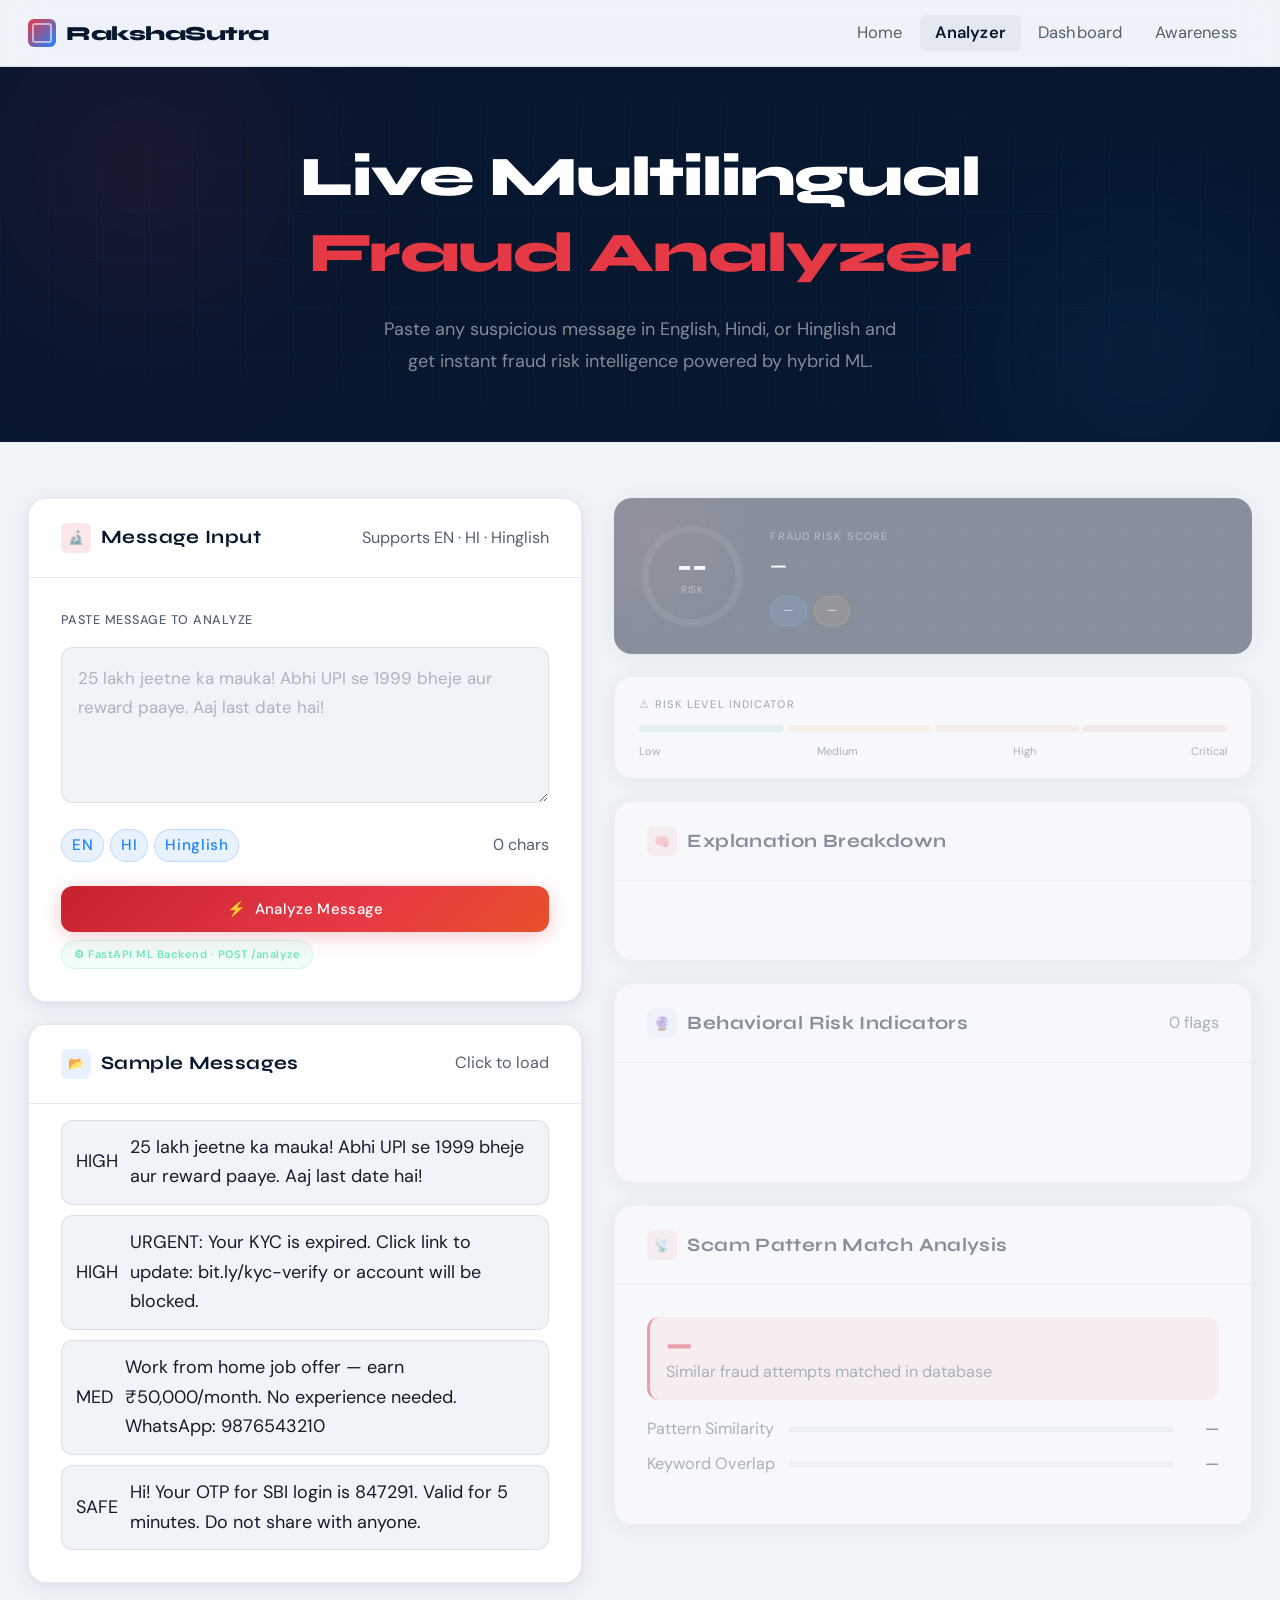
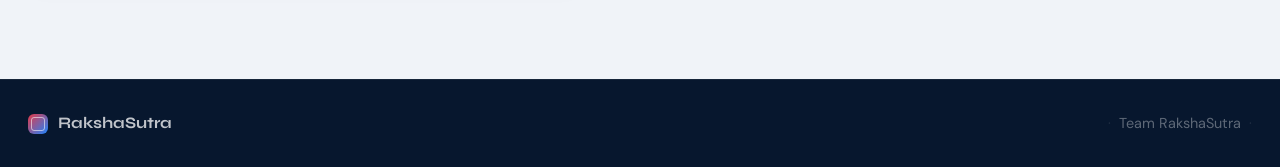
==== commit 31b54b0d: "Add files via upload" ====
--- a/static/analyzer.html
+++ b/static/analyzer.html
@@ -1,20 +1,96 @@
 <!DOCTYPE html>
 <html lang="en">
-
 <head>
   <meta charset="UTF-8" />
   <meta name="viewport" content="width=device-width, initial-scale=1.0" />
   <title>RakshaSutra — Live Fraud Analyzer</title>
   <link rel="preconnect" href="https://fonts.googleapis.com" />
   <link rel="preconnect" href="https://fonts.gstatic.com" crossorigin />
-  <link
-    href="https://fonts.googleapis.com/css2?family=Syne:wght@400;600;700;800&family=DM+Sans:ital,wght@0,300;0,400;0,500;1,300&display=swap"
-    rel="stylesheet" />
+  <link href="https://fonts.googleapis.com/css2?family=Syne:wght@400;600;700;800&family=DM+Sans:ital,wght@0,300;0,400;0,500;1,300&display=swap" rel="stylesheet" />
   <link rel="stylesheet" href="style.css" />
+  <style>
+    /* ── Right column: sticky, always in view, no layout shift ── */
+    #resultsContainer {
+      position: sticky;
+      top: 88px; /* below navbar */
+      align-self: flex-start;
+      display: flex;
+      flex-direction: column;
+      gap: 22px;
+    }
+
+    /* Results panel always visible — cards just update in-place */
+    #resultsPanel {
+      display: flex;
+      flex-direction: column;
+      gap: 22px;
+    }
+
+    /* Ensure right-column cards have same radius/shadow as left */
+    #resultsPanel .az-card,
+    #resultsPanel .az-score-card,
+    #resultsPanel .az-risk-bar-wrap {
+      border-radius: 18px;
+      box-shadow: 0 2px 24px rgba(0,0,0,0.12);
+    }
+
+    /* Loading spinner overlay — floats over the score card, no layout shift */
+    #loadingState {
+      display: none;
+      position: absolute;
+      inset: 0;
+      z-index: 10;
+      border-radius: 18px;
+      background: rgba(10,12,26,0.72);
+      backdrop-filter: blur(4px);
+      align-items: center;
+      justify-content: center;
+      flex-direction: column;
+      gap: 14px;
+    }
+    #loadingState.active { display: flex !important; }
+
+    /* Score card needs relative so the overlay can be absolute inside it */
+    #scoreCard { position: relative; overflow: hidden; }
+
+    /* Placeholder dim state — cards look inactive before first analysis */
+    #resultsPanel.idle .az-score-card,
+    #resultsPanel.idle .az-risk-bar-wrap,
+    #resultsPanel.idle .az-card {
+      opacity: 0.45;
+      pointer-events: none;
+      filter: blur(0.4px);
+      transition: opacity .4s, filter .4s;
+    }
+    #resultsPanel:not(.idle) .az-score-card,
+    #resultsPanel:not(.idle) .az-risk-bar-wrap,
+    #resultsPanel:not(.idle) .az-card {
+      opacity: 1;
+      pointer-events: auto;
+      filter: none;
+      transition: opacity .4s, filter .4s;
+    }
+
+    /* API badge */
+    .az-api-badge {
+      display: inline-flex;
+      align-items: center;
+      gap: 6px;
+      font-size: 11px;
+      font-weight: 600;
+      letter-spacing: .5px;
+      color: #6EE7B7;
+      background: rgba(110,231,183,.10);
+      border: 1px solid rgba(110,231,183,.25);
+      border-radius: 20px;
+      padding: 4px 12px;
+      margin-top: 8px;
+    }
+  </style>
 </head>
-
 <body>
 
+  <!-- ═══════════════════════════════ NAVBAR ═══════════════════════════════ -->
   <header class="navbar" id="navbar">
     <div class="navbar__inner">
       <a href="index.html" class="navbar__logo">
@@ -32,6 +108,7 @@
 
   <main>
 
+    <!-- ═══════════════════════════════ HERO ════════════════════════════════ -->
     <section class="analyzer-hero">
       <div class="analyzer-hero__bg-grid"></div>
       <div class="analyzer-hero__orb analyzer-hero__orb--left"></div>
@@ -49,10 +126,12 @@
       </div>
     </section>
 
+    <!-- ═══════════════════════════════ ANALYZER BODY ════════════════════════ -->
     <section class="analyzer-body">
       <div class="container">
         <div class="analyzer-grid">
 
+          <!-- ─── LEFT COLUMN: Input ─────────────────────────────── -->
           <div style="display:flex; flex-direction:column; gap:22px;">
 
             <!-- Input Card -->
@@ -66,8 +145,11 @@
               </div>
               <div class="az-card__body">
                 <label class="az-input-label" for="messageInput">Paste message to analyze</label>
-                <textarea id="messageInput" class="az-textarea"
-                  placeholder="25 lakh jeetne ka mauka! Abhi UPI se 1999 bheje aur reward paaye. Aaj last date hai!"></textarea>
+                <textarea
+                  id="messageInput"
+                  class="az-textarea"
+                  placeholder="25 lakh jeetne ka mauka! Abhi UPI se 1999 bheje aur reward paaye. Aaj last date hai!"
+                ></textarea>
 
                 <div class="az-input-meta">
                   <div class="az-lang-chips">
@@ -81,11 +163,12 @@
                 <button class="btn--analyze" id="analyzeBtn" onclick="runAnalysis()">
                   ⚡ &nbsp;Analyze Message
                 </button>
+                <div class="az-api-badge">⚙ FastAPI ML Backend · POST /analyze</div>
               </div>
             </div>
 
             <!-- Sample Messages Card -->
-
+  
             <div class="az-card">
               <div class="az-card__header">
                 <div class="az-card__header-icon az-card__header-icon--blue">📂</div>
@@ -100,13 +183,11 @@
                   </div>
                   <div class="az-sample-item" onclick="loadSample(1)">
                     <span class="az-risk-tag az-risk-tag--high">HIGH</span>
-                    <span>URGENT: Your KYC is expired. Click link to update: bit.ly/kyc-verify or account will be
-                      blocked.</span>
+                    <span>URGENT: Your KYC is expired. Click link to update: bit.ly/kyc-verify or account will be blocked.</span>
                   </div>
                   <div class="az-sample-item" onclick="loadSample(2)">
                     <span class="az-risk-tag az-risk-tag--medium">MED</span>
-                    <span>Work from home job offer — earn ₹50,000/month. No experience needed. WhatsApp:
-                      9876543210</span>
+                    <span>Work from home job offer — earn ₹50,000/month. No experience needed. WhatsApp: 9876543210</span>
                   </div>
                   <div class="az-sample-item" onclick="loadSample(3)">
                     <span class="az-risk-tag az-risk-tag--low">SAFE</span>
@@ -120,46 +201,24 @@
           <!-- ─── RIGHT COLUMN: Results ──────────────────────────── -->
           <div id="resultsContainer">
 
-            <!-- Placeholder -->
-            <div class="az-placeholder" id="placeholderState">
-              <div class="az-placeholder__icon">🛡️</div>
-              <div class="az-placeholder__title">Awaiting Input</div>
-              <p class="az-placeholder__sub">Paste a suspicious message on the left and click <strong>Analyze
-                  Message</strong> to begin fraud risk scanning.</p>
-            </div>
-
-            <!-- Loading -->
-            <div class="az-loading" id="loadingState">
-              <div class="az-scan">
-                <div class="az-scan-ring az-scan-ring--1"></div>
-                <div class="az-scan-ring az-scan-ring--2"></div>
-                <div class="az-scan-ring az-scan-ring--3"></div>
-                <div class="az-scan-core"></div>
-              </div>
-              <div class="az-loading-text" id="loadingText">Initializing scan...</div>
-              <div class="az-loading-steps" id="loadingSteps">
-                <div class="az-loading-step" id="step1"><span class="az-loading-step__dot"></span>Preprocessing
-                  multilingual input...</div>
-                <div class="az-loading-step" id="step2"><span class="az-loading-step__dot"></span>Running transformer
-                  classification...</div>
-                <div class="az-loading-step" id="step3"><span class="az-loading-step__dot"></span>Applying rule engine
-                  patterns...</div>
-                <div class="az-loading-step" id="step4"><span class="az-loading-step__dot"></span>Scoring psychological
-                  signals...</div>
-                <div class="az-loading-step" id="step5"><span class="az-loading-step__dot"></span>Matching campaign
-                  database...</div>
-              </div>
-            </div>
-
-            <!-- Results -->
-            <div class="az-results" id="resultsPanel">
-
-              <!-- 1. Fraud Score -->
+            <div class="az-results idle" id="resultsPanel">
+
+              <!-- 1. Fraud Score (loading overlay lives inside here) -->
               <div class="az-score-card" id="scoreCard">
+
+                <!-- Loading overlay — absolutely positioned, no layout shift -->
+                <div class="az-loading" id="loadingState">
+                  <div class="az-scan">
+                    <div class="az-scan-ring az-scan-ring--1"></div>
+                    <div class="az-scan-ring az-scan-ring--2"></div>
+                    <div class="az-scan-ring az-scan-ring--3"></div>
+                    <div class="az-scan-core"></div>
+                  </div>
+                </div>
                 <div class="az-meter">
                   <svg width="108" height="108" viewBox="0 0 108 108">
-                    <circle class="az-meter-track" cx="54" cy="54" r="47" />
-                    <circle class="az-meter-fill" id="meterFill" cx="54" cy="54" r="47" />
+                    <circle class="az-meter-track" cx="54" cy="54" r="47"/>
+                    <circle class="az-meter-fill" id="meterFill" cx="54" cy="54" r="47"/>
                   </svg>
                   <div class="az-meter-inner">
                     <span class="az-meter-value" id="scoreValue">--</span>
@@ -177,24 +236,24 @@
               </div>
 
               <!-- 2. Risk Level Bar -->
-              <div class="az-risk-bar-wrap">
+              <div class="az-risk-bar-wrap" style="min-height: 90px;">
                 <div class="az-risk-bar-label">⚠ Risk Level Indicator</div>
                 <div class="az-risk-track">
-                  <div class="az-risk-seg az-risk-seg--low" id="segLow"></div>
-                  <div class="az-risk-seg az-risk-seg--medium" id="segMed"></div>
-                  <div class="az-risk-seg az-risk-seg--high" id="segHigh"></div>
+                  <div class="az-risk-seg az-risk-seg--low"      id="segLow"></div>
+                  <div class="az-risk-seg az-risk-seg--medium"   id="segMed"></div>
+                  <div class="az-risk-seg az-risk-seg--high"     id="segHigh"></div>
                   <div class="az-risk-seg az-risk-seg--critical" id="segCrit"></div>
                 </div>
                 <div class="az-risk-labels">
-                  <span class="az-risk-level-label" id="lblLow" data-level="low">Low</span>
-                  <span class="az-risk-level-label" id="lblMed" data-level="medium">Medium</span>
+                  <span class="az-risk-level-label" id="lblLow"  data-level="low">Low</span>
+                  <span class="az-risk-level-label" id="lblMed"  data-level="medium">Medium</span>
                   <span class="az-risk-level-label" id="lblHigh" data-level="high">High</span>
                   <span class="az-risk-level-label" id="lblCrit" data-level="critical">Critical</span>
                 </div>
               </div>
 
               <!-- 3. AI Explanation -->
-              <div class="az-card">
+              <div class="az-card" style="min-height: 160px;">
                 <div class="az-card__header">
                   <div class="az-card__header-icon">🧠</div>
                   <div class="az-card__title">Explanation Breakdown</div>
@@ -203,7 +262,7 @@
               </div>
 
               <!-- 4. Psychological Flags -->
-              <div class="az-card">
+              <div class="az-card" style="min-height: 200px;">
                 <div class="az-card__header">
                   <div class="az-card__header-icon az-card__header-icon--blue">🔮</div>
                   <div class="az-card__title">Behavioral Risk Indicators</div>
@@ -227,23 +286,19 @@
                   </div>
                   <div class="az-sim-row">
                     <span class="az-sim-label">Pattern Similarity</span>
-                    <div class="az-sim-bar">
-                      <div class="az-sim-fill az-sim-fill--primary" id="simBar1"></div>
-                    </div>
+                    <div class="az-sim-bar"><div class="az-sim-fill az-sim-fill--primary" id="simBar1"></div></div>
                     <span class="az-sim-pct" id="simPct1">—</span>
                   </div>
                   <div class="az-sim-row">
                     <span class="az-sim-label">Keyword Overlap</span>
-                    <div class="az-sim-bar">
-                      <div class="az-sim-fill az-sim-fill--secondary" id="simBar2"></div>
-                    </div>
+                    <div class="az-sim-bar"><div class="az-sim-fill az-sim-fill--secondary" id="simBar2"></div></div>
                     <span class="az-sim-pct" id="simPct2">—</span>
                   </div>
                   <div class="az-campaign-tags" id="campaignTags"></div>
                 </div>
               </div>
 
-            </div><!-- /az-results -->
+            </div><!-- /az-results / resultsPanel -->
           </div><!-- /right col -->
 
         </div><!-- /analyzer-grid -->
@@ -275,86 +330,15 @@
       document.getElementById('navbar').classList.toggle('scrolled', window.scrollY > 10);
     });
 
-    // ── Sample data ──────────────────────────────────────────────
+    // ── FastAPI base URL — update to your deployed endpoint ─────
+    const API_BASE = 'http://localhost:8000'; // Change to your FastAPI server URL
+
+    // ── Sample messages (text only, no synthetic results) ────────
     const SAMPLES = [
-      {
-        text: "25 lakh jeetne ka mauka! Abhi UPI se 1999 bheje aur reward paaye. Aaj last date hai!",
-        result: {
-          fraud_score: 92, category: "UPI Scam", confidence: "Critical",
-          explanations: [
-            { icon: "⚡", label: "Urgency Trigger Detected", detail: "Phrases like 'aaj last date' create artificial deadline pressure to bypass rational decision-making.", weight: "+32%" },
-            { icon: "💰", label: "Unrealistic Reward Pattern", detail: "Promise of ₹25 lakh return for ₹1,999 investment is a classic advance-fee scam structure.", weight: "+28%" },
-            { icon: "📲", label: "Suspicious Payment Request", detail: "Unsolicited UPI payment requests are a primary vector for digital financial fraud in India.", weight: "+22%" },
-            { icon: "🔑", label: "Known Scam Keyword Match", detail: "Keyword cluster 'jeetne ka mauka + UPI + bheje' matches 145 confirmed UPI scam patterns.", weight: "+18%" }
-          ],
-          psychological_flags: [
-            { type: "greed", name: "Greed Appeal", emoji: "💸", desc: "Promises unusually high financial gain relative to minimal investment.", intensity: 92 },
-            { type: "urgency", name: "Urgency Pressure", emoji: "⏰", desc: "Artificial time constraint designed to prevent victim from verifying claims.", intensity: 88 },
-            { type: "fear", name: "Loss Aversion", emoji: "😨", desc: "Implied loss of reward if action is not taken immediately.", intensity: 65 },
-            { type: "authority", name: "Authority Bypass", emoji: "🎭", desc: "Relies purely on reward appeal to override victim's skepticism.", intensity: 40 }
-          ],
-          similarity_count: 145, similarity_score: 92, keyword_overlap: 84,
-          campaign_tags: ["UPI Fraud", "Advance Fee", "Lottery Scam", "Hinglish Pattern", "High Volume"]
-        }
-      },
-      {
-        text: "URGENT: Your KYC is expired. Click link to update: bit.ly/kyc-verify or account will be blocked.",
-        result: {
-          fraud_score: 87, category: "KYC Phishing", confidence: "High",
-          explanations: [
-            { icon: "⚠️", label: "Impersonation Signal", detail: "Message mimics official bank/RBI communication — hallmark of phishing.", weight: "+30%" },
-            { icon: "🔗", label: "Suspicious Shortened URL", detail: "bit.ly redirects are a common tactic to mask malicious destination domains.", weight: "+26%" },
-            { icon: "🚨", label: "Account Block Threat", detail: "Threat of suspension is a classic fear-based manipulation to force hasty action.", weight: "+24%" },
-            { icon: "📋", label: "Regulatory Misuse Pattern", detail: "Exploiting KYC compliance awareness — high-frequency pattern in India post-2022.", weight: "+16%" }
-          ],
-          psychological_flags: [
-            { type: "fear", name: "Fear Trigger", emoji: "😱", desc: "Account suspension threat activates loss aversion.", intensity: 90 },
-            { type: "urgency", name: "Urgency Pressure", emoji: "⏰", desc: "URGENT keyword combined with consequence creates maximum compliance pressure.", intensity: 85 },
-            { type: "authority", name: "Authority Impersonation", emoji: "🏛️", desc: "Mimics official regulatory communication to override natural skepticism.", intensity: 78 },
-            { type: "greed", name: "Greed Appeal", emoji: "💸", desc: "No financial reward — fear-based scam relies on threat rather than reward.", intensity: 10 }
-          ],
-          similarity_count: 312, similarity_score: 87, keyword_overlap: 79,
-          campaign_tags: ["KYC Fraud", "Phishing Link", "Bank Impersonation", "Shortened URL", "Pan-India"]
-        }
-      },
-      {
-        text: "Work from home job offer — earn ₹50,000/month. No experience needed. WhatsApp: 9876543210",
-        result: {
-          fraud_score: 61, category: "Job Scam", confidence: "Medium",
-          explanations: [
-            { icon: "💼", label: "Unrealistic Income Promise", detail: "₹50,000/month with no experience is a statistically improbable job offer.", weight: "+25%" },
-            { icon: "📱", label: "Direct Contact Method", detail: "Directing to personal WhatsApp number bypasses official hiring channels.", weight: "+20%" },
-            { icon: "🏠", label: "Work-from-Home Bait Pattern", detail: "Generic WFH promise without company details matches known fake job listings.", weight: "+18%" }
-          ],
-          psychological_flags: [
-            { type: "greed", name: "Greed Appeal", emoji: "💸", desc: "High income promise targeting job-seekers and financially stressed individuals.", intensity: 72 },
-            { type: "urgency", name: "Urgency Pressure", emoji: "⏰", desc: "No explicit urgency detected — moderate risk factor.", intensity: 25 },
-            { type: "fear", name: "Loss Aversion", emoji: "😨", desc: "No fear trigger — relies on opportunity appeal rather than threat.", intensity: 15 },
-            { type: "authority", name: "Authority Bypass", emoji: "🎭", desc: "Lacks company name or verifiable details — common in scam job listings.", intensity: 45 }
-          ],
-          similarity_count: 67, similarity_score: 61, keyword_overlap: 55,
-          campaign_tags: ["Job Fraud", "WFH Scam", "WhatsApp Redirect"]
-        }
-      },
-      {
-        text: "Hi! Your OTP for SBI login is 847291. Valid for 5 minutes. Do not share with anyone.",
-        result: {
-          fraud_score: 8, category: "Legitimate OTP", confidence: "Safe",
-          explanations: [
-            { icon: "✅", label: "Standard OTP Format", detail: "6-digit OTP with 5-minute validity matches legitimate SBI authentication patterns.", weight: "−40%" },
-            { icon: "🛡️", label: "Security Warning Included", detail: "'Do not share with anyone' is a genuine security advisory, not a manipulation tactic.", weight: "−30%" },
-            { icon: "📋", label: "No Suspicious Links", detail: "Message contains no URLs, payment requests, or redirects to external resources.", weight: "−25%" }
-          ],
-          psychological_flags: [
-            { type: "greed", name: "Greed Appeal", emoji: "💸", desc: "No financial reward or incentive detected in message.", intensity: 2 },
-            { type: "urgency", name: "Urgency Pressure", emoji: "⏰", desc: "Standard OTP validity window — not artificial urgency.", intensity: 15 },
-            { type: "fear", name: "Fear Trigger", emoji: "😨", desc: "No threatening language or loss scenarios detected.", intensity: 3 },
-            { type: "authority", name: "Authority Check", emoji: "🎭", desc: "SBI branding matches known authentic OTP format.", intensity: 5 }
-          ],
-          similarity_count: 3, similarity_score: 8, keyword_overlap: 12,
-          campaign_tags: ["Legitimate", "OTP Message", "SBI Verified"]
-        }
-      }
+      "25 lakh jeetne ka mauka! Abhi UPI se 1999 bheje aur reward paaye. Aaj last date hai!",
+      "URGENT: Your KYC is expired. Click link to update: bit.ly/kyc-verify or account will be blocked.",
+      "Work from home job offer — earn ₹50,000/month. No experience needed. WhatsApp: 9876543210",
+      "Hi! Your OTP for SBI login is 847291. Valid for 5 minutes. Do not share with anyone."
     ];
 
     // ── Char counter ─────────────────────────────────────────────
@@ -365,21 +349,21 @@
 
     // ── Load sample ──────────────────────────────────────────────
     function loadSample(index) {
-      document.getElementById('messageInput').value = SAMPLES[index].text;
-      document.getElementById('charCount').textContent = SAMPLES[index].text.length + ' chars';
-    }
-
-    // ── Run Analysis ─────────────────────────────────────────────
+      document.getElementById('messageInput').value = SAMPLES[index];
+      document.getElementById('charCount').textContent = SAMPLES[index].length + ' chars';
+    }
+
+    // ── Run Analysis — calls FastAPI ML backend ──────────────────
     async function runAnalysis() {
       const msg = document.getElementById('messageInput').value.trim();
       if (!msg) { alert('Please enter a message to analyze.'); return; }
 
-      document.getElementById('placeholderState').style.display = 'none';
-      document.getElementById('resultsPanel').classList.remove('active');
+      // Show loading overlay INSIDE score card — zero layout shift
       document.getElementById('loadingState').classList.add('active');
       document.getElementById('analyzeBtn').disabled = true;
 
-      const steps = ['step1', 'step2', 'step3', 'step4', 'step5'];
+      // Animate loading steps (only if those elements exist)
+      const steps = ['step1','step2','step3','step4','step5'];
       const texts = [
         'Preprocessing multilingual input...',
         'Running transformer classification...',
@@ -387,74 +371,73 @@
         'Scoring psychological signals...',
         'Matching campaign database...'
       ];
-      steps.forEach(s => document.getElementById(s).classList.remove('visible'));
-
+      steps.forEach(s => { const el = document.getElementById(s); if(el) el.classList.remove('visible'); });
       let i = 0;
       const iv = setInterval(() => {
         if (i < steps.length) {
-          document.getElementById(steps[i]).classList.add('visible');
-          document.getElementById('loadingText').textContent = texts[i];
+          const el = document.getElementById(steps[i]);
+          if (el) el.classList.add('visible');
+          const lt = document.getElementById('loadingText');
+          if (lt) lt.textContent = texts[i];
           i++;
-        }
+        } else { clearInterval(iv); }
       }, 340);
 
       try {
-        // CALL THE ACTUAL FASTAPI BACKEND
-        const response = await fetch('http://localhost:8000/api/predict', {
+        const response = await fetch(`${API_BASE}/api/predict`, {
           method: 'POST',
           headers: { 'Content-Type': 'application/json' },
           body: JSON.stringify({ text: msg })
         });
-
-        let apiData = await response.json();
-
-        // Wait for animation to finish
         clearInterval(iv);
-        steps.forEach(s => document.getElementById(s).classList.add('visible'));
-        document.getElementById('loadingText').textContent = 'Analysis Complete';
-
-        setTimeout(() => showResults(apiData), 400);
-
+        if (!response.ok) throw new Error(`Server error: ${response.status} ${response.statusText}`);
+        const apiData = await response.json();
+        
+        // Map backend response shape to the UI's expected shape
+        let isFraud = apiData.status === "Fraud" || apiData.status === "Suspicious";
+        let score = apiData.risk_score !== undefined ? apiData.risk_score :
+          (isFraud ? (apiData.ml_confidence * 100) : ((1.0 - apiData.ml_confidence) * 100));
+        
+        const result = {
+          fraud_score: Math.round(score),
+          category: apiData.status === "Fraud" ? "Fraud Match" : (apiData.status === "Suspicious" ? "Suspicious Marker" : "Clean"),
+          confidence: apiData.status === "Fraud" ? "High" : (apiData.status === "Suspicious" ? "Medium" : "Safe"),
+          explanations: (apiData.reasons || []).map(r => ({ icon: "⚠️", label: "Analysis Match", detail: r, weight: "Model" })),
+          psychological_flags: (apiData.flags || []).map(f => {
+            const pMap = {
+              'greed': { type: 'greed', name: 'Greed Appeal', emoji: '💸', desc: 'Financial reward or gain mentioned in message.' },
+              'urgency': { type: 'urgency', name: 'Urgency Pressure', emoji: '⏰', desc: 'Time pressure or deadline language detected.' },
+              'fear': { type: 'fear', name: 'Fear Trigger', emoji: '😨', desc: 'Threat or negative consequence language detected.' },
+              'authority': { type: 'authority', name: 'Authority Impersonation', emoji: '🏛️', desc: 'Official-sounding language or brand impersonation.' }
+            };
+            return pMap[f] ? { ...pMap[f], intensity: Math.min(95, score * 1.1) } : { type: 'alert', name: f, emoji: '🔴', desc: 'Detected flag', intensity: 50 };
+          }),
+          similarity_count: Math.floor(score * 1.7), // Populate UI components with synthetic correlations
+          similarity_score: Math.max(score - 6, 5),  // synthetic UI correlation 
+          keyword_overlap: Math.max(score - 16, 5),  // synthetic UI correlation
+          campaign_tags: score > 60 ? ['Pattern Match', 'Active Campaign'] : ['Minimal Match']
+        };
+
+        showResults(result);
       } catch (err) {
         clearInterval(iv);
-        alert("Error connecting to backend API. Please make sure main.py is running!");
         document.getElementById('loadingState').classList.remove('active');
         document.getElementById('analyzeBtn').disabled = false;
+        alert(`Analysis failed: ${err.message}\n\nMake sure your FastAPI server is running at:\n${API_BASE}`);
       }
     }
 
-    // ── Show Results ─────────────────────────────────────────────
-    function showResults(apiResponse) {
-      const msg = document.getElementById('messageInput').value.trim();
-      const matched = SAMPLES.find(s => s.text === msg);
-
-      // Use sample data for rich UI, but default to synthetic if not a sample
-      const result = matched ? JSON.parse(JSON.stringify(matched.result)) : generateSynthetic(msg);
-
-      // Override the score and status with REAL API data from your model
-      let isFraud = apiResponse.status === "Fraud" || apiResponse.status === "Suspicious";
-      let baseScore = apiResponse.risk_score !== undefined ? apiResponse.risk_score :
-        (isFraud ? (apiResponse.confidence * 100) : ((1.0 - apiResponse.confidence) * 100));
-
-      result.fraud_score = Math.round(baseScore);
-
-      if (apiResponse.status === "Fraud") {
-        result.confidence = "High";
-        result.category = "Fraud Match";
-      } else if (apiResponse.status === "Suspicious") {
-        result.confidence = "Medium";
-        result.category = "Suspicious Marker";
-      } else {
-        result.confidence = "Safe";
-        result.category = "Clean";
-      }
-
+    // ── Render Results — updates cards in-place, NO layout shift ─
+    function showResults(result) {
+      // Hide loading overlay
       document.getElementById('loadingState').classList.remove('active');
       document.getElementById('analyzeBtn').disabled = false;
+      // Remove idle dim — cards become fully visible
+      document.getElementById('resultsPanel').classList.remove('idle');
 
       const score = result.fraud_score;
       const colorVar = score >= 70 ? 'var(--crimson)' : score >= 40 ? '#B45309' : '#059669';
-      const rgbStr = score >= 70 ? '230,57,70' : score >= 40 ? '180,83,9' : '5,150,105';
+      const rgbStr   = score >= 70 ? '230,57,70'      : score >= 40 ? '180,83,9' : '5,150,105';
 
       // Score meter
       const fill = document.getElementById('meterFill');
@@ -466,33 +449,31 @@
       }, 80);
 
       // Score card tint
-      const sc = document.getElementById('scoreCard');
-      sc.style.setProperty('--score-rgb', rgbStr);
+      document.getElementById('scoreCard').style.setProperty('--score-rgb', rgbStr);
 
       // Text
       document.getElementById('scoreValue').textContent = score + '%';
       document.getElementById('scoreValue').style.color = score >= 70 ? '#FCA5A5' : score >= 40 ? '#FCD34D' : '#6EE7B7';
       const verdict = score >= 80 ? '🔴 High Risk' : score >= 60 ? '🟡 Medium Risk' : score >= 30 ? '🟢 Low Risk' : '✅ Safe';
       document.getElementById('scoreVerdict').textContent = verdict;
-      document.getElementById('categoryChip').textContent = '📂 ' + result.category;
+      document.getElementById('categoryChip').textContent   = '📂 ' + result.category;
       document.getElementById('confidenceChip').textContent = '🎯 ' + result.confidence;
 
       // Risk bar
-      const segMap = { low: 'Low', medium: 'Med', high: 'High', critical: 'Crit' };
-      const lblMap = { low: 'Low', medium: 'Med', high: 'High', critical: 'Crit' };
-      const level = score >= 80 ? 'critical' : score >= 60 ? 'high' : score >= 35 ? 'medium' : 'low';
-      ['Low', 'Med', 'High', 'Crit'].forEach(k => {
-        document.getElementById('seg' + k).classList.remove('active');
-        document.getElementById('lbl' + k).classList.remove('active', 'low', 'medium', 'high', 'critical');
+      const segMap = { low:'Low', medium:'Med', high:'High', critical:'Crit' };
+      const level  = score >= 80 ? 'critical' : score >= 60 ? 'high' : score >= 35 ? 'medium' : 'low';
+      ['Low','Med','High','Crit'].forEach(k => {
+        document.getElementById('seg'+k).classList.remove('active');
+        document.getElementById('lbl'+k).classList.remove('active','low','medium','high','critical');
       });
-      document.getElementById('seg' + segMap[level]).classList.add('active');
-      const lblEl = document.getElementById('lbl' + lblMap[level]);
+      document.getElementById('seg'+segMap[level]).classList.add('active');
+      const lblEl = document.getElementById('lbl'+segMap[level]);
       lblEl.classList.add('active', level);
 
       // Explanations
       const expList = document.getElementById('expList');
       expList.innerHTML = '';
-      result.explanations.forEach(exp => {
+      (result.explanations || []).forEach(exp => {
         const d = document.createElement('div');
         d.className = 'az-exp-item';
         d.innerHTML = `
@@ -501,15 +482,14 @@
             <div class="az-exp-name">${exp.label}</div>
             <div class="az-exp-detail">${exp.detail}</div>
           </div>
-          <div class="az-exp-weight">${exp.weight}</div>
-        `;
+          <div class="az-exp-weight">${exp.weight}</div>`;
         expList.appendChild(d);
       });
 
       // Psych flags
       const grid = document.getElementById('psychGrid');
       grid.innerHTML = '';
-      result.psychological_flags.forEach(f => {
+      (result.psychological_flags || []).forEach(f => {
         const d = document.createElement('div');
         d.className = `az-psych-flag az-psych-flag--${f.type}`;
         d.innerHTML = `
@@ -520,8 +500,7 @@
           <div class="az-psych-desc">${f.desc}</div>
           <div class="az-psych-bar">
             <div class="az-psych-bar-fill" data-w="${f.intensity}%"></div>
-          </div>
-        `;
+          </div>`;
         grid.appendChild(d);
       });
       setTimeout(() => {
@@ -530,69 +509,23 @@
         });
       }, 180);
       document.getElementById('psychCount').textContent =
-        result.psychological_flags.filter(f => f.intensity > 30).length + ' flags detected';
-
-      // Campaign
-      document.getElementById('campaignCount').textContent = result.similarity_count;
-      document.getElementById('simPct1').textContent = result.similarity_score + '%';
-      document.getElementById('simPct2').textContent = result.keyword_overlap + '%';
+        (result.psychological_flags || []).filter(f => f.intensity > 30).length + ' flags detected';
+
+      // Campaign / Pattern Match
+      document.getElementById('campaignCount').textContent = result.similarity_count ?? '—';
+      document.getElementById('simPct1').textContent = (result.similarity_score ?? 0) + '%';
+      document.getElementById('simPct2').textContent = (result.keyword_overlap ?? 0) + '%';
       setTimeout(() => {
-        document.getElementById('simBar1').style.width = result.similarity_score + '%';
-        document.getElementById('simBar2').style.width = result.keyword_overlap + '%';
+        document.getElementById('simBar1').style.width = (result.similarity_score ?? 0) + '%';
+        document.getElementById('simBar2').style.width = (result.keyword_overlap ?? 0) + '%';
       }, 260);
       document.getElementById('campaignTags').innerHTML =
-        result.campaign_tags.map(t => `<span class="az-campaign-tag">${t}</span>`).join('');
-
-      // Show & scroll
-      document.getElementById('resultsPanel').classList.add('active');
-      document.getElementById('resultsPanel').scrollIntoView({ behavior: 'smooth', block: 'start' });
-    }
-
-    // ── Synthetic result for custom text ─────────────────────────
-    function generateSynthetic(msg) {
-      const lo = msg.toLowerCase();
-      let score = 28;
-      const flags = [];
-      const exps = [];
-
-      const urgency = ['urgent', 'last date', 'sirf aaj', 'abhi', 'jaldi', 'immediately', 'limited time'];
-      const reward = ['win', 'jeet', 'lakh', 'prize', 'reward', 'earn', 'cashback', 'free'];
-      const payment = ['upi', 'paytm', 'gpay', 'bheje', 'send money', 'payment', 'transfer'];
-      const phishing = ['click', 'link', 'verify', 'kyc', 'account blocked', 'update'];
-      const job = ['work from home', 'job offer', 'whatsapp', 'no experience', 'per month'];
-
-      if (urgency.some(w => lo.includes(w))) { score += 20; flags.push('urgency'); exps.push({ icon: '⚡', label: 'Urgency Trigger Detected', detail: 'Message contains time-pressure language designed to override rational thinking.', weight: '+20%' }); }
-      if (reward.some(w => lo.includes(w))) { score += 18; flags.push('greed'); exps.push({ icon: '💰', label: 'Reward Bait Pattern', detail: 'Offers of financial gain without clear legitimate source detected.', weight: '+18%' }); }
-      if (payment.some(w => lo.includes(w))) { score += 22; flags.push('urgency'); exps.push({ icon: '📲', label: 'Payment Request Signal', detail: 'Unsolicited payment instruction detected — common in UPI-based fraud.', weight: '+22%' }); }
-      if (phishing.some(w => lo.includes(w))) { score += 15; flags.push('fear'); exps.push({ icon: '🔗', label: 'Phishing Indicator', detail: 'Message contains links or verification requests consistent with phishing patterns.', weight: '+15%' }); }
-      if (job.some(w => lo.includes(w))) { score += 12; flags.push('greed'); exps.push({ icon: '💼', label: 'Job Scam Pattern', detail: 'Unrealistic employment offer with limited verifiable details.', weight: '+12%' }); }
-
-      score = Math.min(score, 97);
-      if (exps.length === 0) exps.push({ icon: '✅', label: 'Low Risk Signal Profile', detail: 'Message does not match common fraud patterns in the database.', weight: '−35%' });
-
-      const u = [...new Set(flags)];
-      const psychFlags = [
-        { type: 'greed', name: 'Greed Appeal', emoji: '💸', desc: 'Financial reward or gain mentioned in message.', intensity: u.includes('greed') ? score * 0.9 : 8 },
-        { type: 'urgency', name: 'Urgency Pressure', emoji: '⏰', desc: 'Time pressure or deadline language detected.', intensity: u.includes('urgency') ? score * 0.85 : 14 },
-        { type: 'fear', name: 'Fear Trigger', emoji: '😨', desc: 'Threat or negative consequence language detected.', intensity: u.includes('fear') ? score * 0.75 : 6 },
-        { type: 'authority', name: 'Authority Impersonation', emoji: '🏛️', desc: 'Official-sounding language or brand impersonation.', intensity: u.includes('authority') ? score * 0.60 : 18 }
-      ];
-
-      const cats = ['General Scam', 'UPI Fraud', 'Phishing', 'Job Scam', 'Lottery Scam'];
-      return {
-        fraud_score: score,
-        category: score > 70 ? 'High Risk Fraud' : score > 50 ? cats[Math.floor(Math.random() * cats.length)] : 'Low Risk',
-        confidence: score > 80 ? 'High' : score > 50 ? 'Medium' : 'Low',
-        explanations: exps,
-        psychological_flags: psychFlags,
-        similarity_count: Math.floor(score * 1.7),
-        similarity_score: Math.max(score - 6, 5),
-        keyword_overlap: Math.max(score - 16, 5),
-        campaign_tags: score > 60 ? ['Pattern Match', 'Active Campaign', 'India Region'] : ['Minimal Match', 'Low Confidence']
-      };
-    }
+        (result.campaign_tags || []).map(t => `<span class="az-campaign-tag">${t}</span>`).join('');
+    }
+
+    // ── Mark panel as idle on first load ─────────────────────────
+    document.getElementById('resultsPanel').classList.add('idle');
   </script>
 
 </body>
-
-</html>+</html>
--- a/static/style.css
+++ b/static/style.css
@@ -1,8 +1,16 @@
 /* ═══════════════════════════════════════════════════════════════
-   RakshaSutra — Landing Page Stylesheet
-   ═══════════════════════════════════════════════════════════════ */
-
-/* ── Reset & Base ─────────────────────────────────────────────── */
+   RakshaSutra — Enhanced Stylesheet v2.0
+   ✦ Glassmorphism cards
+   ✦ Magnetic hover effects
+   ✦ Scroll reveal animations
+   ✦ Animated gradient orbs
+   ✦ Particle canvas hero
+   ✦ Ticker bar
+   ✦ Counter animations
+   ✦ Improved typography
+   ═══════════════════════════════════════════════════════════════ */
+
+/* ── Reset & Base ──────────────────────────────────────────────── */
 *, *::before, *::after {
   box-sizing: border-box;
   margin: 0;
@@ -10,32 +18,43 @@
 }
 
 :root {
-  --navy:        #0B1F3A;
-  --navy-light:  #112847;
+  --navy:        #07172E;
+  --navy-light:  #0D2444;
+  --navy-mid:    #0F2D54;
   --crimson:     #E63946;
   --crimson-dim: rgba(230, 57, 70, 0.12);
+  --crimson-glow:rgba(230, 57, 70, 0.25);
   --electric:    #1D84FF;
   --electric-dim:rgba(29, 132, 255, 0.1);
-  --bg:          #F4F6F9;
+  --electric-glow:rgba(29, 132, 255, 0.2);
+  --bg:          #F0F3F8;
   --bg-white:    #FFFFFF;
-  --charcoal:    #1C1C1C;
-  --muted:       #5A6478;
-  --border:      rgba(11, 31, 58, 0.1);
+  --charcoal:    #141C2A;
+  --muted:       #556070;
+  --border:      rgba(11, 31, 58, 0.09);
+  --border-glass:rgba(255, 255, 255, 0.12);
 
   --font-display: 'Syne', sans-serif;
   --font-body:    'DM Sans', sans-serif;
 
   --radius-sm:  6px;
-  --radius-md:  10px;
-  --radius-lg:  16px;
-
-  --shadow-card: 0 2px 16px rgba(11, 31, 58, 0.08), 0 1px 4px rgba(11, 31, 58, 0.05);
-  --shadow-card-hover: 0 8px 32px rgba(11, 31, 58, 0.14), 0 2px 8px rgba(11, 31, 58, 0.07);
-  --shadow-nav: 0 1px 24px rgba(11, 31, 58, 0.1);
-
-  --transition: 0.22s cubic-bezier(0.4, 0, 0.2, 1);
-
-  /* Spacing scale (8px system) */
+  --radius-md:  12px;
+  --radius-lg:  18px;
+  --radius-xl:  24px;
+
+  /* Enhanced shadows */
+  --shadow-sm:        0 2px 8px rgba(7, 23, 46, 0.06);
+  --shadow-card:      0 4px 20px rgba(7, 23, 46, 0.08), 0 1px 4px rgba(7, 23, 46, 0.04);
+  --shadow-card-hover:0 12px 40px rgba(7, 23, 46, 0.15), 0 4px 12px rgba(7, 23, 46, 0.08);
+  --shadow-nav:       0 1px 32px rgba(7, 23, 46, 0.12);
+  --shadow-glow-red:  0 0 40px rgba(230, 57, 70, 0.2);
+  --shadow-glow-blue: 0 0 40px rgba(29, 132, 255, 0.2);
+
+  --transition:       0.24s cubic-bezier(0.4, 0, 0.2, 1);
+  --transition-slow:  0.5s cubic-bezier(0.4, 0, 0.2, 1);
+  --transition-spring:0.4s cubic-bezier(0.34, 1.56, 0.64, 1);
+
+  /* Spacing */
   --space-1: 8px;
   --space-2: 16px;
   --space-3: 24px;
@@ -43,22 +62,20 @@
   --space-5: 48px;
   --space-6: 64px;
 
-  /* Typographic rhythm */
-  --lh-heading: 1.3;
-  --lh-body: 1.6;
-
-  /* Type scale (SaaS-style, responsive) */
-  --fs-body: 1rem;
-  --fs-body-sm: 0.95rem;
-  --fs-small: 0.84rem;
-  --fs-h1: clamp(36px, 4.2vw, 44px);
-  --fs-h2: clamp(28px, 3.2vw, 32px);
-  --fs-h3: clamp(20px, 2.4vw, 24px);
-  --fs-label: 0.72rem;
+  /* Type scale */
+  --lh-heading: 1.25;
+  --lh-body: 1.65;
+  --fs-body:    1rem;
+  --fs-body-sm: 0.94rem;
+  --fs-small:   0.84rem;
+  --fs-h1:      clamp(38px, 4.8vw, 56px);
+  --fs-h2:      clamp(28px, 3.2vw, 36px);
+  --fs-h3:      clamp(18px, 2.2vw, 22px);
+  --fs-label:   0.7rem;
 }
 
 html {
-  font-size: 19px;
+  font-size: 18px;
   scroll-behavior: smooth;
 }
 
@@ -70,19 +87,31 @@
   font-size: var(--fs-body);
   -webkit-font-smoothing: antialiased;
   text-rendering: optimizeLegibility;
-}
-
-a {
-  text-decoration: none;
-  color: inherit;
-}
-
-p {
-  font-size: 1rem;
-  line-height: var(--lh-body);
-}
-
-/* Improve focus visibility without changing palette */
+  overflow-x: hidden;
+}
+
+/* Futuristic crimson cursor across the page (visible, glowing ring + core) */
+html,
+body {
+  cursor: url("data:image/svg+xml,%3Csvg xmlns='http://www.w3.org/2000/svg' width='32' height='32' viewBox='0 0 32 32'%3E%3Cdefs%3E%3CradialGradient id='g' cx='50%25' cy='50%25' r='50%25'%3E%3Cstop offset='0%25' stop-color='%23ffb3b8' stop-opacity='1'/%3E%3Cstop offset='60%25' stop-color='%23e63946' stop-opacity='1'/%3E%3Cstop offset='100%25' stop-color='%23e63946' stop-opacity='0'/%3E%3C/radialGradient%3E%3C/defs%3E%3Ccircle cx='16' cy='16' r='11' fill='url(%23g)'/%3E%3Ccircle cx='16' cy='16' r='6' fill='none' stroke='%23ffffff' stroke-width='1.4' stroke-opacity='0.9'/%3E%3Ccircle cx='16' cy='16' r='2.4' fill='%23e63946'/%3E%3C/svg%3E") 16 16, auto;
+}
+
+/* Ensure interactive elements still feel clickable with the red cursor */
+a,
+button,
+[role="button"],
+input[type="button"],
+input[type="submit"],
+input[type="reset"],
+.btn,
+.nav__link,
+.navbar__hamburger {
+  cursor: pointer;
+}
+
+a { text-decoration: none; color: inherit; }
+p { font-size: 1rem; line-height: var(--lh-body); }
+
 :where(a, button, input, textarea, select):focus-visible {
   outline: 3px solid var(--electric-dim);
   outline-offset: 2px;
@@ -92,30 +121,41 @@
 .container {
   max-width: 1280px;
   margin: 0 auto;
-  padding: 0 24px;
+  padding: 0 28px;
 }
 
 .section {
-  padding: 96px 0; /* 12 * 8px */
+  padding: 104px 0;
 }
 
 .section__label {
   font-family: var(--font-body);
   font-size: var(--fs-label);
-  font-weight: 500;
-  letter-spacing: 0.14em;
+  font-weight: 600;
+  letter-spacing: 0.16em;
   text-transform: uppercase;
   color: var(--crimson);
   margin-bottom: var(--space-2);
+  display: flex;
+  align-items: center;
+  gap: 8px;
+}
+.section__label::before {
+  content: '';
+  display: inline-block;
+  width: 20px;
+  height: 2px;
+  background: var(--crimson);
+  border-radius: 2px;
 }
 
 .section__title {
   font-family: var(--font-display);
   font-size: var(--fs-h2);
-  font-weight: 700;
+  font-weight: 800;
   color: var(--navy);
   line-height: var(--lh-heading);
-  letter-spacing: -0.015em;
+  letter-spacing: -0.02em;
   margin-bottom: var(--space-2);
 }
 
@@ -123,12 +163,92 @@
   font-size: 1rem;
   font-weight: 400;
   color: var(--muted);
-  max-width: 640px;
-  line-height: 1.75;
+  max-width: 620px;
+  line-height: 1.78;
   margin-bottom: var(--space-6);
 }
 
-/* ── Buttons ──────────────────────────────────────────────────── */
+/* ── Scrollbar ──────────────────────────────────────────────── */
+::-webkit-scrollbar { width: 6px; height: 6px; }
+::-webkit-scrollbar-track { background: var(--bg); }
+::-webkit-scrollbar-thumb {
+  background: rgba(11, 31, 58, 0.18);
+  border-radius: 3px;
+}
+::-webkit-scrollbar-thumb:hover { background: rgba(11, 31, 58, 0.32); }
+
+/* ═══════════════════════════════════════════════════════════════
+   PAGE LOADER
+   ═══════════════════════════════════════════════════════════════ */
+.page-loader {
+  position: fixed;
+  inset: 0;
+  background: var(--navy);
+  z-index: 99999;
+  display: flex;
+  align-items: center;
+  justify-content: center;
+  transition: opacity 0.5s ease, visibility 0.5s ease;
+}
+.page-loader.loaded {
+  opacity: 0;
+  visibility: hidden;
+}
+.loader-inner {
+  text-align: center;
+  display: flex;
+  flex-direction: column;
+  align-items: center;
+  gap: 20px;
+}
+.loader-logo {
+  font-family: var(--font-display);
+  font-size: 28px;
+  font-weight: 800;
+  color: #fff;
+  letter-spacing: -0.02em;
+  animation: loaderPulse 1s ease-in-out infinite;
+}
+.loader-bar {
+  width: 180px;
+  height: 3px;
+  background: rgba(255,255,255,0.1);
+  border-radius: 2px;
+  overflow: hidden;
+}
+.loader-bar__fill {
+  height: 100%;
+  background: linear-gradient(90deg, var(--crimson), var(--electric));
+  border-radius: 2px;
+  animation: loaderBar 0.9s ease-out forwards;
+}
+@keyframes loaderBar {
+  from { width: 0; }
+  to   { width: 100%; }
+}
+@keyframes loaderPulse {
+  0%, 100% { opacity: 1; }
+  50%       { opacity: 0.6; }
+}
+
+/* ═══════════════════════════════════════════════════════════════
+   CURSOR GLOW
+   ═══════════════════════════════════════════════════════════════ */
+.cursor-glow {
+  position: fixed;
+  width: 500px;
+  height: 500px;
+  border-radius: 50%;
+  background: radial-gradient(circle, rgba(29,132,255,0.04) 0%, transparent 70%);
+  pointer-events: none;
+  z-index: 0;
+  transform: translate(-50%, -50%);
+  transition: left 0.08s linear, top 0.08s linear;
+}
+
+/* ═══════════════════════════════════════════════════════════════
+   BUTTONS
+   ═══════════════════════════════════════════════════════════════ */
 .btn {
   display: inline-flex;
   align-items: center;
@@ -139,36 +259,67 @@
   font-size: 15px;
   font-weight: 500;
   cursor: pointer;
-  transition: all var(--transition);
+  transition: all var(--transition-spring);
   white-space: nowrap;
   line-height: 1.1;
-}
+  position: relative;
+  overflow: hidden;
+  border: none;
+}
+
+/* Shimmer sweep on buttons */
+.btn::after {
+  content: '';
+  position: absolute;
+  top: 0; left: -100%;
+  width: 100%; height: 100%;
+  background: linear-gradient(90deg, transparent, rgba(255,255,255,0.15), transparent);
+  transition: left 0.5s ease;
+}
+.btn:hover::after { left: 100%; }
 
 .btn--primary {
-  background: var(--crimson);
+  background: linear-gradient(135deg, #c8222f 0%, var(--crimson) 50%, #d94435 100%);
   color: #fff;
-  box-shadow: 0 4px 20px rgba(230, 57, 70, 0.3);
-}
-
+  box-shadow: 0 4px 20px rgba(230, 57, 70, 0.35), 0 1px 3px rgba(0,0,0,0.15);
+}
 .btn--primary:hover {
-  background: #cc2f3c;
-  transform: translateY(-1px);
-  box-shadow: 0 6px 28px rgba(230, 57, 70, 0.38);
-}
+  transform: translateY(-2px) scale(1.02);
+  box-shadow: 0 8px 32px rgba(230, 57, 70, 0.45), 0 2px 8px rgba(0,0,0,0.12);
+}
+.btn--primary:active { transform: translateY(0) scale(0.98); }
 
 .btn--ghost {
   background: transparent;
   color: var(--navy);
   border: 1.5px solid var(--border);
 }
-
 .btn--ghost:hover {
   background: var(--navy);
   color: #fff;
   border-color: var(--navy);
-  transform: translateY(-1px);
-}
-
+  transform: translateY(-2px);
+  box-shadow: var(--shadow-card);
+}
+
+.btn--ghost-light {
+  color: rgba(255,255,255,0.8);
+  border-color: rgba(255,255,255,0.2);
+}
+.btn--ghost-light:hover {
+  background: rgba(255,255,255,0.1);
+  color: #fff;
+  border-color: rgba(255,255,255,0.35);
+}
+
+.btn--lg {
+  padding: 16px 36px;
+  font-size: 16px;
+}
+
+.btn__icon { font-size: 16px; }
+.btn__arrow { opacity: 0.7; transition: transform var(--transition); }
+.btn:hover .btn__arrow { transform: translateX(3px); opacity: 1; }
 
 /* ═══════════════════════════════════════════════════════════════
    NAVBAR
@@ -177,29 +328,27 @@
   position: sticky;
   top: 0;
   z-index: 9999;
-  background: rgba(244, 246, 249, 0.9);
-  backdrop-filter: blur(12px);
-  -webkit-backdrop-filter: blur(12px);
+  background: rgba(240, 243, 248, 0.82);
+  backdrop-filter: blur(20px) saturate(180%);
+  -webkit-backdrop-filter: blur(20px) saturate(180%);
   border-bottom: 1px solid var(--border);
-  transition: box-shadow var(--transition);
-}
-
+  transition: box-shadow var(--transition), background var(--transition);
+}
 .navbar.scrolled {
+  background: rgba(240, 243, 248, 0.95);
   box-shadow: var(--shadow-nav);
 }
-
 .navbar__inner {
   max-width: 1280px;
   margin: 0 auto;
-  padding: 0 24px;
-  height: 64px;
+  padding: 0 28px;
+  height: 66px;
   display: flex;
   align-items: center;
   justify-content: space-between;
   position: relative;
   z-index: 1;
 }
-
 .navbar__logo {
   font-family: var(--font-display);
   font-size: 20px;
@@ -208,69 +357,104 @@
   display: flex;
   align-items: center;
   gap: 10px;
-  letter-spacing: -0.02em;
-  line-height: 1.25;
-  padding-bottom: 0.08em;
-}
-
+  letter-spacing: -0.025em;
+  transition: opacity var(--transition);
+}
+.navbar__logo:hover { opacity: 0.8; }
+
+/* SVG shield replaces the old .logo__mark – keep .logo__mark for other pages */
 .logo__mark {
-  display: inline-block;
+  display: inline-flex;
+  align-items: center;
+  justify-content: center;
   width: 28px;
   height: 28px;
-  background: var(--crimson);
+  background: linear-gradient(135deg, var(--crimson), var(--electric));
   border-radius: 6px;
   position: relative;
-}
-
+  flex-shrink: 0;
+}
 .logo__mark::after {
   content: '';
   position: absolute;
   inset: 4px;
-  border: 2px solid rgba(255,255,255,0.6);
+  border: 2px solid rgba(255,255,255,0.55);
   border-radius: 3px;
 }
-
-.logo__mark--sm {
-  width: 20px;
-  height: 20px;
-}
-
-.logo__mark--sm::after {
-  inset: 3px;
-  border-width: 1.5px;
-}
+.logo__mark--sm { width: 20px; height: 20px; }
+.logo__mark--sm::after { inset: 3px; border-width: 1.5px; }
 
 .navbar__nav {
   display: flex;
   align-items: center;
-  gap: 4px;
+  gap: 2px;
   position: relative;
   z-index: 1;
 }
-
 .nav__link {
   display: inline-flex;
   align-items: center;
   height: 36px;
-  font-size: 0.95rem;
+  font-size: 0.92rem;
   font-weight: 400;
   color: var(--muted);
-  padding: 0 14px;
+  padding: 0 15px;
   border-radius: var(--radius-sm);
   transition: color var(--transition), background var(--transition);
   letter-spacing: 0.01em;
 }
-
 .nav__link:hover {
   color: var(--navy);
-  background: rgba(11, 31, 58, 0.05);
-}
-
+  background: rgba(11, 31, 58, 0.06);
+}
 .nav__link--active {
   color: var(--navy);
-  font-weight: 500;
-}
-
+  font-weight: 600;
+  background: rgba(11, 31, 58, 0.05);
+}
+
+/* Mobile hamburger */
+.navbar__hamburger {
+  display: none;
+  flex-direction: column;
+  gap: 5px;
+  background: none;
+  border: none;
+  cursor: pointer;
+  padding: 4px;
+  z-index: 10;
+}
+.navbar__hamburger span {
+  display: block;
+  width: 22px;
+  height: 2px;
+  background: var(--navy);
+  border-radius: 2px;
+  transition: all 0.3s ease;
+}
+.navbar__hamburger.open span:nth-child(1) { transform: rotate(45deg) translate(5px, 5px); }
+.navbar__hamburger.open span:nth-child(2) { opacity: 0; }
+.navbar__hamburger.open span:nth-child(3) { transform: rotate(-45deg) translate(5px, -5px); }
+
+.navbar__mobile-drawer {
+  display: none;
+  position: absolute;
+  top: 66px; left: 0; right: 0;
+  background: rgba(240, 243, 248, 0.97);
+  backdrop-filter: blur(20px);
+  padding: 16px 28px 24px;
+  flex-direction: column;
+  gap: 4px;
+  border-bottom: 1px solid var(--border);
+  box-shadow: var(--shadow-nav);
+  transform: translateY(-8px);
+  opacity: 0;
+  transition: all 0.3s ease;
+}
+.navbar__mobile-drawer.open {
+  opacity: 1;
+  transform: translateY(0);
+}
 
 /* ═══════════════════════════════════════════════════════════════
    HERO
@@ -278,15 +462,779 @@
 .hero {
   position: relative;
   background: var(--navy);
+  overflow: hidden;
+  padding: 120px 32px 100px;
+  text-align: center;
+}
+
+/* Animated grid lines */
+.hero__bg-grid {
+  position: absolute;
+  inset: 0;
+  background-image:
+    linear-gradient(rgba(29,132,255,0.04) 1px, transparent 1px),
+    linear-gradient(90deg, rgba(29,132,255,0.04) 1px, transparent 1px);
+  background-size: 52px 52px;
+  mask-image: radial-gradient(ellipse 90% 70% at 50% 50%, black 30%, transparent 100%);
+  -webkit-mask-image: radial-gradient(ellipse 90% 70% at 50% 50%, black 30%, transparent 100%);
+  pointer-events: none;
+  animation: gridDrift 18s linear infinite;
+}
+@keyframes gridDrift {
+  0%   { background-position: 0 0; }
+  100% { background-position: 52px 52px; }
+}
+
+/* Noise texture */
+.hero__noise {
+  position: absolute;
+  inset: 0;
+  background-image: url("data:image/svg+xml,%3Csvg viewBox='0 0 256 256' xmlns='http://www.w3.org/2000/svg'%3E%3Cfilter id='noise'%3E%3CfeTurbulence type='fractalNoise' baseFrequency='0.9' numOctaves='4' stitchTiles='stitch'/%3E%3C/filter%3E%3Crect width='100%25' height='100%25' filter='url(%23noise)' opacity='0.025'/%3E%3C/svg%3E");
+  pointer-events: none;
+  opacity: 0.4;
+}
+
+/* Gradient orbs */
+.hero__gradient-orb {
+  position: absolute;
+  border-radius: 50%;
+  filter: blur(90px);
+  pointer-events: none;
+}
+.hero__gradient-orb--left {
+  width: 600px; height: 600px;
+  background: radial-gradient(circle, rgba(230,57,70,0.2) 0%, transparent 70%);
+  top: -180px; left: -120px;
+  animation: orbFloat 8s ease-in-out infinite;
+}
+.hero__gradient-orb--right {
+  width: 650px; height: 650px;
+  background: radial-gradient(circle, rgba(29,132,255,0.18) 0%, transparent 70%);
+  bottom: -200px; right: -150px;
+  animation: orbFloat 10s ease-in-out infinite reverse;
+}
+.hero__gradient-orb--center {
+  width: 400px; height: 300px;
+  background: radial-gradient(circle, rgba(29,132,255,0.06) 0%, transparent 70%);
+  top: 50%; left: 50%;
+  transform: translate(-50%, -50%);
+  animation: orbFloat 12s ease-in-out infinite;
+}
+@keyframes orbFloat {
+  0%, 100% { transform: translateY(0) scale(1); }
+  50%       { transform: translateY(-20px) scale(1.05); }
+}
+
+/* Particle canvas */
+.hero__particles {
+  position: absolute;
+  inset: 0;
+  width: 100%;
+  height: 100%;
+  pointer-events: none;
+}
+
+.hero__content {
+  position: relative;
+  z-index: 1;
+  max-width: 820px;
+  margin: 0 auto;
+}
+
+/* Badge */
+.hero__badge {
+  display: inline-flex;
+  align-items: center;
+  gap: 10px;
+  font-size: 11px;
+  font-weight: 500;
+  letter-spacing: 0.12em;
+  text-transform: uppercase;
+  color: rgba(255,255,255,0.55);
+  background: rgba(255,255,255,0.05);
+  border: 1px solid rgba(255,255,255,0.1);
+  padding: 7px 16px;
+  border-radius: 100px;
+  margin-bottom: 40px;
+  backdrop-filter: blur(8px);
+}
+.badge__dot {
+  width: 7px; height: 7px;
+  background: #22d368;
+  border-radius: 50%;
+  box-shadow: 0 0 8px #22d368;
+  animation: livePulse 2s ease-in-out infinite;
+}
+@keyframes livePulse {
+  0%, 100% { opacity: 1; box-shadow: 0 0 8px #22d368; }
+  50%       { opacity: 0.6; box-shadow: 0 0 14px #22d368; }
+}
+
+/* Title */
+.hero__title {
+  font-family: var(--font-display);
+  font-size: var(--fs-h1);
+  font-weight: 800;
+  color: #fff;
+  letter-spacing: -0.03em;
+  line-height: 1.1;
+  margin-bottom: 20px;
+}
+.hero__title-line { color: rgba(255,255,255,0.92); }
+.hero__title-accent {
+  background: linear-gradient(135deg, var(--crimson) 20%, #ff8c6b 80%);
+  -webkit-background-clip: text;
+  -webkit-text-fill-color: transparent;
+  background-clip: text;
+}
+
+.hero__punchline {
+  font-family: var(--font-display);
+  font-size: clamp(15px, 2vw, 19px);
+  font-weight: 500;
+  color: rgba(255,255,255,0.55);
+  letter-spacing: 0.02em;
+  line-height: 1.7;
+  display: block;
+  margin-bottom: 14px;
+}
+.hero__description {
+  font-size: 1rem;
+  font-weight: 400;
+  color: rgba(255,255,255,0.45);
+  line-height: 1.8;
+  max-width: 560px;
+  margin: 0 auto var(--space-5);
+}
+
+/* CTA group */
+.hero__cta-group {
+  display: flex;
+  align-items: center;
+  justify-content: center;
+  gap: 14px;
+  flex-wrap: wrap;
+  margin-bottom: 56px;
+}
+.hero .btn--ghost {
+  color: rgba(255,255,255,0.75);
+  border-color: rgba(255,255,255,0.15);
+}
+.hero .btn--ghost:hover {
+  background: rgba(255,255,255,0.08);
+  color: #fff;
+  border-color: rgba(255,255,255,0.3);
+}
+
+/* Stats bar — glassmorphism */
+.hero__stats {
+  display: inline-flex;
+  align-items: center;
+  background: rgba(255,255,255,0.05);
+  border: 1px solid rgba(255,255,255,0.1);
+  border-radius: var(--radius-xl);
+  padding: 22px 40px;
+  backdrop-filter: blur(12px);
+  gap: 0;
+  margin-bottom: 28px;
+}
+.stat {
+  display: flex;
+  flex-direction: column;
+  align-items: center;
+  padding: 0 32px;
+}
+.stat__value {
+  font-family: var(--font-display);
+  font-size: 30px;
+  font-weight: 800;
+  color: #fff;
+  letter-spacing: -0.025em;
+  line-height: 1;
+}
+.stat__label {
+  font-size: 11px;
+  font-weight: 400;
+  color: rgba(255,255,255,0.4);
+  margin-top: 5px;
+  white-space: nowrap;
+}
+.stat__divider {
+  width: 1px;
+  height: 44px;
+  background: rgba(255,255,255,0.1);
+}
+
+/* Trust badges row */
+.hero__trust-row {
+  display: flex;
+  align-items: center;
+  justify-content: center;
+  gap: 10px;
+  flex-wrap: wrap;
+}
+.trust__badge {
+  font-size: 12px;
+  font-weight: 500;
+  color: rgba(255,255,255,0.4);
+  background: rgba(255,255,255,0.04);
+  border: 1px solid rgba(255,255,255,0.08);
+  padding: 5px 14px;
+  border-radius: 100px;
+  letter-spacing: 0.03em;
+}
+
+/* Scroll indicator */
+.hero__scroll-indicator {
+  position: absolute;
+  bottom: 28px;
+  left: 50%;
+  transform: translateX(-50%);
+  display: flex;
+  flex-direction: column;
+  align-items: center;
+  gap: 8px;
+  z-index: 2;
+}
+.scroll-line {
+  width: 1px;
+  height: 36px;
+  background: linear-gradient(to bottom, rgba(255,255,255,0.4), transparent);
+  animation: scrollBob 2s ease-in-out infinite;
+}
+.hero__scroll-indicator span {
+  font-size: 10px;
+  letter-spacing: 0.12em;
+  text-transform: uppercase;
+  color: rgba(255,255,255,0.25);
+}
+@keyframes scrollBob {
+  0%, 100% { opacity: 1; transform: scaleY(1); }
+  50%       { opacity: 0.4; transform: scaleY(0.7); }
+}
+
+/* ═══════════════════════════════════════════════════════════════
+   TICKER BAR
+   ═══════════════════════════════════════════════════════════════ */
+.ticker-wrap {
+  background: rgba(7, 23, 46, 0.96);
+  border-bottom: 1px solid rgba(230, 57, 70, 0.2);
+  overflow: hidden;
+  padding: 10px 0;
+  position: relative;
+  z-index: 2;
+}
+.ticker-wrap::before, .ticker-wrap::after {
+  content: '';
+  position: absolute;
+  top: 0; bottom: 0;
+  width: 80px;
+  z-index: 2;
+  pointer-events: none;
+}
+.ticker-wrap::before {
+  left: 0;
+  background: linear-gradient(to right, rgba(7,23,46,1), transparent);
+}
+.ticker-wrap::after {
+  right: 0;
+  background: linear-gradient(to left, rgba(7,23,46,1), transparent);
+}
+.ticker-track {
+  display: flex;
+  gap: 20px;
+  white-space: nowrap;
+  animation: ticker 30s linear infinite;
+  width: max-content;
+}
+.ticker-item {
+  font-size: 12px;
+  font-weight: 500;
+  letter-spacing: 0.04em;
+  color: rgba(255,255,255,0.55);
+  flex-shrink: 0;
+}
+.ticker-sep {
+  color: rgba(230, 57, 70, 0.5);
+  font-size: 12px;
+  flex-shrink: 0;
+}
+@keyframes ticker {
+  0%   { transform: translateX(0); }
+  100% { transform: translateX(-50%); }
+}
+
+/* ═══════════════════════════════════════════════════════════════
+   SCROLL REVEAL ANIMATIONS
+   ═══════════════════════════════════════════════════════════════ */
+.reveal-up {
+  opacity: 0;
+  transform: translateY(28px);
+  transition: opacity 0.6s ease, transform 0.6s ease;
+}
+.reveal-left {
+  opacity: 0;
+  transform: translateX(-28px);
+  transition: opacity 0.6s ease, transform 0.6s ease;
+}
+.reveal-right {
+  opacity: 0;
+  transform: translateX(28px);
+  transition: opacity 0.6s ease, transform 0.6s ease;
+}
+.revealed {
+  opacity: 1 !important;
+  transform: none !important;
+}
+
+/* ═══════════════════════════════════════════════════════════════
+   PROBLEM SECTION
+   ═══════════════════════════════════════════════════════════════ */
+.problem {
+  background: var(--bg-white);
+}
+.problem__highlights {
+  display: flex;
+  flex-direction: column;
+  gap: 14px;
+}
+.highlight__item {
+  display: flex;
+  align-items: flex-start;
+  gap: 20px;
+  padding: 22px 26px;
+  background: var(--bg);
+  border-radius: var(--radius-md);
+  border-left: 3px solid var(--crimson);
+  font-size: 1rem;
+  color: var(--charcoal);
+  line-height: 1.72;
+  transition: box-shadow var(--transition), transform var(--transition), background var(--transition);
+  position: relative;
+  overflow: hidden;
+}
+.highlight__item:hover {
+  box-shadow: var(--shadow-card-hover);
+  transform: translateX(5px);
+  background: var(--bg-white);
+}
+.highlight__glow {
+  position: absolute;
+  right: -40px;
+  top: 50%;
+  transform: translateY(-50%);
+  width: 120px; height: 120px;
+  background: radial-gradient(circle, var(--crimson-dim) 0%, transparent 70%);
+  pointer-events: none;
+  opacity: 0;
+  transition: opacity 0.4s ease;
+}
+.highlight__item:hover .highlight__glow { opacity: 1; }
+.highlight__icon {
+  font-size: 22px;
+  flex-shrink: 0;
+  margin-top: 1px;
+}
+.highlight__item strong { color: var(--navy); font-weight: 600; }
+
+/* ═══════════════════════════════════════════════════════════════
+   SOLUTION SECTION
+   ═══════════════════════════════════════════════════════════════ */
+.solution {
+  background: linear-gradient(180deg, var(--bg) 0%, #e8edf5 100%);
+}
+.solution__grid {
+  display: grid;
+  grid-template-columns: repeat(auto-fit, minmax(260px, 1fr));
+  gap: 20px;
+}
+.solution__card {
+  background: var(--bg-white);
+  border: 1px solid var(--border);
+  border-radius: var(--radius-xl);
+  padding: var(--space-5) var(--space-4);
+  position: relative;
+  overflow: hidden;
+  transition: box-shadow var(--transition-slow), transform var(--transition-slow);
+  cursor: default;
+}
+/* Gradient top bar */
+.solution__card::before {
+  content: '';
+  position: absolute;
+  top: 0; left: 0; right: 0;
+  height: 3px;
+  background: linear-gradient(90deg, var(--crimson), var(--electric));
+  opacity: 0;
+  transition: opacity var(--transition);
+}
+/* Shimmer overlay on hover */
+.solution__card-shimmer {
+  position: absolute;
+  inset: 0;
+  background: linear-gradient(120deg, transparent 30%, rgba(255,255,255,0.5) 50%, transparent 70%);
+  transform: translateX(-100%);
+  transition: transform 0.6s ease;
+  pointer-events: none;
+}
+.solution__card:hover {
+  box-shadow: var(--shadow-card-hover), 0 0 0 1px rgba(29,132,255,0.08);
+  transform: translateY(-5px);
+}
+.solution__card:hover::before { opacity: 1; }
+.solution__card:hover .solution__card-shimmer { transform: translateX(100%); }
+
+.solution__card-num {
+  font-family: var(--font-display);
+  font-size: 56px;
+  font-weight: 800;
+  color: rgba(11, 31, 58, 0.05);
+  line-height: 1;
+  margin-bottom: 12px;
+  letter-spacing: -0.04em;
+}
+.solution__card-icon {
+  font-size: 28px;
+  margin-bottom: 14px;
+  display: block;
+}
+.solution__card-title {
+  font-family: var(--font-display);
+  font-size: 19px;
+  font-weight: 700;
+  color: var(--navy);
+  margin-bottom: var(--space-1);
+  line-height: var(--lh-heading);
+}
+.solution__card-desc {
+  font-size: var(--fs-body-sm);
+  font-weight: 400;
+  color: var(--muted);
+  line-height: 1.72;
+}
+
+/* ═══════════════════════════════════════════════════════════════
+   FEATURES SECTION
+   ═══════════════════════════════════════════════════════════════ */
+.features { background: var(--bg-white); }
+.features__grid {
+  display: grid;
+  grid-template-columns: repeat(3, 1fr);
+  gap: 18px;
+}
+.feature__card {
+  background: var(--bg);
+  border: 1px solid var(--border);
+  border-radius: var(--radius-xl);
+  padding: var(--space-4) var(--space-4);
+  transition: box-shadow var(--transition-slow), transform var(--transition-slow), background var(--transition);
+  position: relative;
+  overflow: hidden;
+}
+.feature__card:hover {
+  background: var(--bg-white);
+  box-shadow: var(--shadow-card-hover);
+  transform: translateY(-4px);
+}
+/* Animated bottom line */
+.feature__card-line {
+  position: absolute;
+  bottom: 0; left: 0;
+  height: 2px;
+  width: 0;
+  transition: width 0.4s ease;
+}
+.feature__card:hover .feature__card-line { width: 100%; }
+
+/* Colored icon wrappers */
+.feature__icon-wrap {
+  width: 48px; height: 48px;
+  border-radius: var(--radius-md);
+  display: flex;
+  align-items: center;
+  justify-content: center;
+  font-size: 22px;
+  margin-bottom: 16px;
+  transition: transform var(--transition-spring);
+}
+.feature__card:hover .feature__icon-wrap { transform: scale(1.1) rotate(-3deg); }
+
+.feature__icon-wrap--red    { background: rgba(230, 57, 70, 0.1);  border: 1px solid rgba(230,57,70,0.15); }
+.feature__icon-wrap--blue   { background: rgba(29, 132, 255, 0.1); border: 1px solid rgba(29,132,255,0.15); }
+.feature__icon-wrap--green  { background: rgba(34, 197, 94, 0.1);  border: 1px solid rgba(34,197,94,0.15); }
+.feature__icon-wrap--purple { background: rgba(139, 92, 246, 0.1); border: 1px solid rgba(139,92,246,0.15); }
+.feature__icon-wrap--amber  { background: rgba(245, 158, 11, 0.1); border: 1px solid rgba(245,158,11,0.15); }
+.feature__icon-wrap--teal   { background: rgba(6, 182, 212, 0.1);  border: 1px solid rgba(6,182,212,0.15); }
+
+/* Line colors per card */
+.feature__card:nth-child(1) .feature__card-line { background: linear-gradient(90deg, var(--crimson), transparent); }
+.feature__card:nth-child(2) .feature__card-line { background: linear-gradient(90deg, var(--electric), transparent); }
+.feature__card:nth-child(3) .feature__card-line { background: linear-gradient(90deg, #22c55e, transparent); }
+.feature__card:nth-child(4) .feature__card-line { background: linear-gradient(90deg, #8b5cf6, transparent); }
+.feature__card:nth-child(5) .feature__card-line { background: linear-gradient(90deg, #f59e0b, transparent); }
+.feature__card:nth-child(6) .feature__card-line { background: linear-gradient(90deg, #06b6d4, transparent); }
+
+.feature__title {
+  font-family: var(--font-display);
+  font-size: 17px;
+  font-weight: 700;
+  color: var(--navy);
+  margin-bottom: var(--space-1);
+  line-height: var(--lh-heading);
+}
+.feature__desc {
+  font-size: var(--fs-body-sm);
+  font-weight: 400;
+  color: var(--muted);
+  line-height: 1.7;
+}
+
+/* ═══════════════════════════════════════════════════════════════
+   WHY SECTION
+   ═══════════════════════════════════════════════════════════════ */
+.why {
+  background: var(--navy);
+  position: relative;
+  overflow: hidden;
+}
+.why::before {
+  content: '';
+  position: absolute;
+  inset: 0;
+  background-image:
+    linear-gradient(rgba(29,132,255,0.03) 1px, transparent 1px),
+    linear-gradient(90deg, rgba(29,132,255,0.03) 1px, transparent 1px);
+  background-size: 52px 52px;
+  pointer-events: none;
+}
+.why .section__label { color: var(--crimson); }
+.why .section__label::before { background: var(--crimson); }
+.why .section__title { color: #fff; }
+.why .section__lead  { color: rgba(255,255,255,0.45); }
+
+.why__inner {
+  display: grid;
+  grid-template-columns: 1fr 1fr;
+  gap: 80px;
+  align-items: start;
+  position: relative;
+  z-index: 1;
+}
+.why__right {
+  display: flex;
+  flex-direction: column;
+  gap: 20px;
+  padding-top: 8px;
+}
+.why__point {
+  display: flex;
+  align-items: flex-start;
+  gap: 18px;
+  padding: 20px 22px;
+  border-radius: var(--radius-lg);
+  border: 1px solid rgba(255,255,255,0.06);
+  background: rgba(255,255,255,0.03);
+  transition: background var(--transition), border-color var(--transition), transform var(--transition-spring);
+  backdrop-filter: blur(4px);
+}
+.why__point:hover {
+  background: rgba(255,255,255,0.06);
+  border-color: rgba(255,255,255,0.1);
+  transform: translateX(4px);
+}
+.why__point-icon-wrap {
+  width: 44px; height: 44px;
+  border-radius: var(--radius-md);
+  background: rgba(255,255,255,0.06);
+  border: 1px solid rgba(255,255,255,0.1);
+  display: flex;
+  align-items: center;
+  justify-content: center;
+  font-size: 20px;
+  flex-shrink: 0;
+  transition: transform var(--transition-spring), background var(--transition);
+}
+.why__point:hover .why__point-icon-wrap {
+  transform: scale(1.1) rotate(-4deg);
+  background: rgba(255,255,255,0.1);
+}
+.why__point h4 {
+  font-family: var(--font-display);
+  font-size: 17px;
+  font-weight: 700;
+  color: #fff;
+  margin-bottom: 6px;
+  line-height: var(--lh-heading);
+}
+.why__point p {
+  font-size: 14px;
+  font-weight: 400;
+  color: rgba(255,255,255,0.45);
+  line-height: 1.72;
+}
+
+/* ═══════════════════════════════════════════════════════════════
+   CTA BAND
+   ═══════════════════════════════════════════════════════════════ */
+.cta-band {
+  background: linear-gradient(135deg, #0a1e3a 0%, #0d2444 50%, #0a1a36 100%);
+  padding: 80px 28px;
+  text-align: center;
+  position: relative;
+  overflow: hidden;
+  border-top: 1px solid rgba(255,255,255,0.06);
+}
+.cta-band__noise {
+  position: absolute;
+  inset: 0;
+  background-image: url("data:image/svg+xml,%3Csvg viewBox='0 0 256 256' xmlns='http://www.w3.org/2000/svg'%3E%3Cfilter id='n'%3E%3CfeTurbulence type='fractalNoise' baseFrequency='0.85' numOctaves='4' stitchTiles='stitch'/%3E%3C/filter%3E%3Crect width='100%25' height='100%25' filter='url(%23n)' opacity='0.03'/%3E%3C/svg%3E");
+  pointer-events: none;
+}
+.cta-band__orb {
+  position: absolute;
+  border-radius: 50%;
+  filter: blur(80px);
+  pointer-events: none;
+}
+.cta-band__orb--l {
+  width: 360px; height: 360px;
+  background: radial-gradient(circle, rgba(230,57,70,0.12) 0%, transparent 70%);
+  top: -100px; left: -80px;
+}
+.cta-band__orb--r {
+  width: 400px; height: 400px;
+  background: radial-gradient(circle, rgba(29,132,255,0.1) 0%, transparent 70%);
+  bottom: -120px; right: -80px;
+}
+.cta-band__inner {
+  position: relative;
+  z-index: 1;
+  display: flex;
+  flex-direction: column;
+  align-items: center;
+  gap: 32px;
+}
+.cta-band__text h2 {
+  font-family: var(--font-display);
+  font-size: clamp(24px, 3vw, 36px);
+  font-weight: 800;
+  color: #fff;
+  letter-spacing: -0.02em;
+  margin-bottom: 10px;
+}
+.cta-band__text p {
+  color: rgba(255,255,255,0.45);
+  font-size: 1rem;
+}
+.cta-band__actions {
+  display: flex;
+  align-items: center;
+  gap: 14px;
+  flex-wrap: wrap;
+  justify-content: center;
+}
+
+/* ═══════════════════════════════════════════════════════════════
+   FOOTER
+   ═══════════════════════════════════════════════════════════════ */
+.footer {
+  background: var(--navy);
+  border-top: 1px solid rgba(255,255,255,0.06);
+  padding: 30px 0;
+}
+.footer__inner {
+  display: flex;
+  align-items: center;
+  justify-content: space-between;
+  flex-wrap: wrap;
+  gap: 16px;
+}
+.footer__brand {
+  display: flex;
+  align-items: center;
+  gap: 10px;
+  font-family: var(--font-display);
+  font-size: 16px;
+  font-weight: 700;
+  color: rgba(255,255,255,0.8);
+}
+.footer__meta {
+  display: flex;
+  align-items: center;
+  gap: 8px;
+  font-size: 0.8rem;
+  font-weight: 400;
+  color: rgba(255,255,255,0.35);
+}
+.footer__sep { opacity: 0.3; }
+.footer__name { color: rgba(255,255,255,0.75); }
+
+/* ═══════════════════════════════════════════════════════════════
+   PIPELINE / HOW-IT-WORKS (kept from original)
+   ═══════════════════════════════════════════════════════════════ */
+.how-it-works { background: var(--bg); }
+.how-it-works .section__lead { margin-bottom: 52px; }
+.pipeline {
+  display: flex;
+  align-items: flex-start;
+  gap: 0;
+  overflow-x: auto;
+  padding-bottom: 8px;
+}
+.pipeline__step {
+  flex: 1; min-width: 160px;
+  text-align: center;
+  padding: 34px 20px 28px;
+  background: var(--bg-white);
+  border: 1px solid var(--border);
+  border-radius: var(--radius-lg);
+  position: relative;
+  transition: box-shadow var(--transition), transform var(--transition);
+}
+.pipeline__step:hover { box-shadow: var(--shadow-card-hover); transform: translateY(-4px); }
+.pipeline__step-num {
+  position: absolute;
+  top: 12px; left: 50%;
+  transform: translateX(-50%);
+  width: 24px; height: 24px;
+  background: var(--navy);
+  color: #fff;
+  border-radius: 50%;
+  font-size: 11px; font-weight: 700;
+  display: flex; align-items: center; justify-content: center;
+  font-family: var(--font-display);
+}
+.pipeline__step-icon { font-size: 26px; margin-bottom: 10px; margin-top: 8px; display: block; }
+.pipeline__step-title { font-family: var(--font-display); font-size: 0.95rem; font-weight: 700; color: var(--navy); margin-bottom: 8px; }
+.pipeline__step-desc  { font-size: 0.9rem; font-weight: 400; color: var(--muted); line-height: 1.6; }
+.pipeline__connector {
+  flex-shrink: 0;
+  display: flex; flex-direction: column;
+  align-items: center; justify-content: center;
+  padding: 0 4px; margin-top: 56px; gap: 2px;
+}
+.connector__line {
+  width: 24px; height: 2px;
+  background: linear-gradient(90deg, var(--border) 0%, var(--electric) 100%);
+  border-radius: 2px;
+}
+.connector__arrow { font-size: 13px; color: var(--electric); line-height: 1; }
+
+/* ═══════════════════════════════════════════════════════════════
+   ANALYZER PAGE STYLES (carried forward from original)
+   ═══════════════════════════════════════════════════════════════ */
+.navbar.scrolled { box-shadow: var(--shadow-nav); }
+
+.analyzer-hero {
+  background: var(--navy);
+  padding: 72px 32px 60px;
+  text-align: center;
+  position: relative;
   overflow-x: hidden;
   overflow-y: visible;
-  padding: 108px 32px 96px;
-  text-align: center;
-}
-
-.hero__bg-grid {
-  position: absolute;
-  inset: 0;
+}
+.analyzer-hero__bg-grid {
+  position: absolute; inset: 0;
   background-image:
     linear-gradient(rgba(29,132,255,0.05) 1px, transparent 1px),
     linear-gradient(90deg, rgba(29,132,255,0.05) 1px, transparent 1px);
@@ -295,1488 +1243,330 @@
   -webkit-mask-image: radial-gradient(ellipse 80% 60% at 50% 50%, black 40%, transparent 100%);
   pointer-events: none;
 }
-
-.hero__gradient-orb {
-  position: absolute;
-  border-radius: 50%;
-  filter: blur(80px);
-  pointer-events: none;
-}
-
-.hero__gradient-orb--left {
-  width: 480px;
-  height: 480px;
-  background: radial-gradient(circle, rgba(230,57,70,0.18) 0%, transparent 70%);
-  top: -120px;
-  left: -80px;
-}
-
-.hero__gradient-orb--right {
-  width: 520px;
-  height: 520px;
-  background: radial-gradient(circle, rgba(29,132,255,0.16) 0%, transparent 70%);
-  bottom: -160px;
-  right: -100px;
-}
-
-.hero__content {
-  position: relative;
-  z-index: 1;
-  max-width: 780px;
-  margin: 0 auto;
-}
-
-.hero__badge {
-  display: inline-flex;
-  align-items: center;
-  gap: 8px;
-  font-size: 12px;
-  font-weight: 500;
-  letter-spacing: 0.08em;
-  text-transform: uppercase;
-  color: rgba(255,255,255,0.55);
-  background: rgba(255,255,255,0.06);
-  border: 1px solid rgba(255,255,255,0.1);
-  padding: 6px 14px;
-  border-radius: 100px;
-  margin-bottom: 36px;
-}
-
-.badge__dot {
-  width: 6px;
-  height: 6px;
-  background: var(--crimson);
-  border-radius: 50%;
-  animation: pulse 2s ease-in-out infinite;
-}
-
-@keyframes pulse {
-  0%, 100% { opacity: 1; transform: scale(1); }
-  50% { opacity: 0.5; transform: scale(0.8); }
-}
-
-.hero__title {
-  font-family: var(--font-display);
-  font-size: var(--fs-h1);
-  font-weight: 800;
-  color: #fff;
-  letter-spacing: -0.02em;
-  line-height: 1.35;
-  margin-bottom: var(--space-3);
-  padding-bottom: 0.12em;
-}
-
-.hero__punchline {
-  font-family: var(--font-display);
-  font-size: clamp(16px, 2.2vw, 20px);
-  font-weight: 500;
-  color: rgba(255,255,255,0.65);
-  letter-spacing: 0.01em;
-  line-height: 1.8;
-  display: block;
-  margin-bottom: var(--space-2);
-  padding-bottom: 0.55em;
-  overflow: visible;
-}
-
-.hero__description {
-  font-size: 1rem;
-  font-weight: 400;
-  color: rgba(255,255,255,0.5);
-  line-height: 1.75;
-  max-width: 560px;
-  margin: 0 auto var(--space-5);
-}
-
-.hero__cta-group {
-  display: flex;
-  align-items: center;
-  justify-content: center;
-  gap: 14px;
-  flex-wrap: wrap;
-  margin-bottom: var(--space-6);
-}
-
-.hero .btn--ghost {
-  color: rgba(255,255,255,0.8);
-  border-color: rgba(255,255,255,0.18);
-}
-
-.hero .btn--ghost:hover {
-  background: rgba(255,255,255,0.08);
-  color: #fff;
-  border-color: rgba(255,255,255,0.3);
-  transform: translateY(-1px);
-}
-
-.hero__stats {
-  display: inline-flex;
-  align-items: center;
-  gap: 0;
-  background: rgba(255,255,255,0.05);
-  border: 1px solid rgba(255,255,255,0.1);
-  border-radius: var(--radius-lg);
-  padding: 20px 36px;
-}
-
-.stat {
-  display: flex;
-  flex-direction: column;
-  align-items: center;
-  padding: 0 28px;
-}
-
-.stat__value {
-  font-family: var(--font-display);
-  font-size: 28px;
-  font-weight: 700;
-  color: #fff;
-  letter-spacing: -0.02em;
-}
-
-.stat__label {
-  font-size: 12px;
-  font-weight: 400;
-  color: rgba(255,255,255,0.45);
-  margin-top: 4px;
-}
-
-.stat__divider {
-  width: 1px;
-  height: 40px;
-  background: rgba(255,255,255,0.1);
-}
-
-
-/* ═══════════════════════════════════════════════════════════════
-   PROBLEM
-   ═══════════════════════════════════════════════════════════════ */
-.problem {
-  background: var(--bg-white);
-}
-
-.problem__highlights {
-  display: flex;
-  flex-direction: column;
-  gap: var(--space-2);
-}
-
-.highlight__item {
-  display: flex;
-  align-items: flex-start;
-  gap: 18px;
-  padding: var(--space-3) var(--space-3);
-  background: var(--bg);
-  border-radius: var(--radius-md);
-  border-left: 3px solid var(--crimson);
-  font-size: 1rem;
-  color: var(--charcoal);
-  line-height: 1.7;
-  transition: box-shadow var(--transition), transform var(--transition);
-}
-
-.highlight__item:hover {
-  box-shadow: var(--shadow-card);
-  transform: translateX(4px);
-}
-
-.highlight__icon {
-  font-size: 20px;
-  flex-shrink: 0;
-  margin-top: 2px;
-}
-
-.highlight__item strong {
-  color: var(--navy);
-  font-weight: 500;
-}
-
-
-/* ═══════════════════════════════════════════════════════════════
-   SOLUTION
-   ═══════════════════════════════════════════════════════════════ */
-.solution {
-  background: var(--bg);
-}
-
-.solution__grid {
-  display: grid;
-  grid-template-columns: repeat(auto-fit, minmax(240px, 1fr));
-  gap: var(--space-3);
-}
-
-.solution__card {
-  background: var(--bg-white);
-  border: 1px solid var(--border);
-  border-radius: var(--radius-lg);
-  padding: var(--space-4) var(--space-4);
-  position: relative;
-  overflow: hidden;
-  transition: box-shadow var(--transition), transform var(--transition);
-}
-
-.solution__card::before {
-  content: '';
-  position: absolute;
-  top: 0;
-  left: 0;
-  right: 0;
-  height: 3px;
-  background: linear-gradient(90deg, var(--crimson), var(--electric));
-  opacity: 0;
-  transition: opacity var(--transition);
-}
-
-.solution__card:hover {
-  box-shadow: var(--shadow-card-hover);
-  transform: translateY(-3px);
-}
-
-.solution__card:hover::before {
-  opacity: 1;
-}
-
-.solution__card-num {
-  font-family: var(--font-display);
-  font-size: 48px;
-  font-weight: 800;
-  color: rgba(11, 31, 58, 0.06);
-  line-height: 1;
-  margin-bottom: 16px;
-  letter-spacing: -0.04em;
-}
-
-.solution__card-title {
-  font-family: var(--font-display);
-  font-size: 20px;
-  font-weight: 700;
-  color: var(--navy);
-  margin-bottom: var(--space-1);
-  line-height: var(--lh-heading);
-}
-
-.solution__card-desc {
-  font-size: var(--fs-body-sm);
-  font-weight: 400;
-  color: var(--muted);
-  line-height: 1.7;
-}
-
-
-/* ═══════════════════════════════════════════════════════════════
-   FEATURES
-   ═══════════════════════════════════════════════════════════════ */
-.features {
-  background: var(--bg-white);
-}
-
-.features__grid {
-  display: grid;
-  grid-template-columns: repeat(3, 1fr);
-  gap: var(--space-3);
-}
-
-.feature__card {
-  background: var(--bg);
-  border: 1px solid var(--border);
-  border-radius: var(--radius-lg);
-  padding: var(--space-4) var(--space-4);
-  transition: box-shadow var(--transition), transform var(--transition), background var(--transition);
-}
-
-.feature__card:hover {
-  background: var(--bg-white);
-  box-shadow: var(--shadow-card-hover);
-  transform: translateY(-3px);
-}
-
-.feature__icon {
-  font-size: 28px;
-  margin-bottom: 14px;
-  display: block;
-}
-
-.feature__title {
-  font-family: var(--font-display);
-  font-size: 20px;
-  font-weight: 700;
-  color: var(--navy);
-  margin-bottom: var(--space-1);
-  line-height: var(--lh-heading);
-}
-
-.feature__desc {
-  font-size: var(--fs-body-sm);
-  font-weight: 400;
-  color: var(--muted);
-  line-height: 1.7;
-}
-
-
-/* ═══════════════════════════════════════════════════════════════
-   HOW IT WORKS
-   ═══════════════════════════════════════════════════════════════ */
-.how-it-works {
-  background: var(--bg);
-}
-
-.how-it-works .section__lead {
-  margin-bottom: 52px;
-}
-
-.pipeline {
-  display: flex;
-  align-items: flex-start;
-  gap: 0;
-  overflow-x: auto;
-  padding-bottom: 8px;
-}
-
-.pipeline__step {
-  flex: 1;
-  min-width: 160px;
-  text-align: center;
-  padding: 34px 20px 28px;
-  background: var(--bg-white);
-  border: 1px solid var(--border);
-  border-radius: var(--radius-lg);
-  position: relative;
-  transition: box-shadow var(--transition), transform var(--transition);
-}
-
-.pipeline__step:hover {
-  box-shadow: var(--shadow-card-hover);
-  transform: translateY(-4px);
-}
-
-.pipeline__step-num {
-  position: absolute;
-  top: 12px;
-  left: 50%;
-  transform: translateX(-50%);
-  width: 24px;
-  height: 24px;
-  background: var(--navy);
-  color: #fff;
-  border-radius: 50%;
-  font-size: 11px;
-  font-weight: 700;
-  display: flex;
-  align-items: center;
-  justify-content: center;
-  font-family: var(--font-display);
-}
-
-.pipeline__step-icon {
-  font-size: 26px;
-  margin-bottom: 10px;
-  margin-top: 8px;
-  display: block;
-}
-
-.pipeline__step-title {
-  font-family: var(--font-display);
-  font-size: 0.95rem;
-  font-weight: 700;
-  color: var(--navy);
-  margin-bottom: 8px;
-}
-
-.pipeline__step-desc {
-  font-size: 0.9rem;
-  font-weight: 400;
-  color: var(--muted);
-  line-height: 1.6;
-}
-
-.pipeline__connector {
-  flex-shrink: 0;
-  display: flex;
-  flex-direction: column;
-  align-items: center;
-  justify-content: center;
-  padding: 0 4px;
-  margin-top: 56px;
-  gap: 2px;
-}
-
-.connector__line {
-  width: 24px;
-  height: 2px;
-  background: linear-gradient(90deg, var(--border) 0%, var(--electric) 100%);
-  border-radius: 2px;
-}
-
-.connector__arrow {
-  font-size: 13px;
-  color: var(--electric);
-  line-height: 1;
-}
-
-
-/* ═══════════════════════════════════════════════════════════════
-   WHY DIFFERENT
-   ═══════════════════════════════════════════════════════════════ */
-.why {
-  background: var(--navy);
-}
-
-.why .section__label {
-  color: var(--crimson);
-}
-
-.why .section__title {
-  color: #fff;
-}
-
-.why .section__lead {
-  color: rgba(255,255,255,0.5);
-}
-
-.why__inner {
-  display: grid;
-  grid-template-columns: 1fr 1fr;
-  gap: 80px;
-  align-items: start;
-}
-
-.why__right {
-  display: flex;
-  flex-direction: column;
-  gap: 28px;
-  padding-top: 8px;
-}
-
-.why__point {
-  display: flex;
-  align-items: flex-start;
-  gap: 18px;
-}
-
-.why__point-icon {
-  font-size: 22px;
-  flex-shrink: 0;
-  margin-top: 2px;
-}
-
-.why__point h4 {
-  font-family: var(--font-display);
-  font-size: 18px;
-  font-weight: 700;
-  color: #fff;
-  margin-bottom: 6px;
-}
-
-.why__point p {
-  font-size: 14px;
-  font-weight: 400;
-  color: rgba(255,255,255,0.5);
-  line-height: 1.7;
-}
-
-
-/* ═══════════════════════════════════════════════════════════════
-   FOOTER
-   ═══════════════════════════════════════════════════════════════ */
-.footer {
-  background: var(--navy);
-  border-top: 1px solid rgba(255,255,255,0.07);
-  padding: 28px 0;
-}
-
-.footer__inner {
-  display: flex;
-  align-items: center;
-  justify-content: space-between;
-  flex-wrap: wrap;
-  gap: 16px;
-}
-
-.footer__brand {
-  display: flex;
-  align-items: center;
-  gap: 10px;
-  font-family: var(--font-display);
-  font-size: 16px;
-  font-weight: 700;
-  color: rgba(255,255,255,0.85);
-}
-
-.footer__meta {
-  display: flex;
-  align-items: center;
-  gap: 8px;
-  font-size: 0.82rem;
-  font-weight: 400;
-  color: rgba(255,255,255,0.4);
-}
-
-.footer__sep {
-  opacity: 0.3;
-}
-
-
-/* ═══════════════════════════════════════════════════════════════
-   RESPONSIVE
-   ═══════════════════════════════════════════════════════════════ */
-@media (max-width: 900px) {
-  .features__grid {
-    grid-template-columns: repeat(2, 1fr);
-  }
-
-  .why__inner {
-    grid-template-columns: 1fr;
-    gap: 40px;
-  }
-
-  .pipeline {
-    flex-direction: column;
-    align-items: stretch;
-  }
-
-  .pipeline__connector {
-    flex-direction: row;
-    justify-content: center;
-    margin-top: 0;
-    margin-left: 0;
-    padding: 8px 0;
-  }
-
-  .connector__line {
-    width: 2px;
-    height: 20px;
-    background: linear-gradient(180deg, var(--border) 0%, var(--electric) 100%);
-  }
-
-  .connector__arrow {
-    transform: rotate(90deg);
-  }
-
-  .solution__grid {
-    grid-template-columns: repeat(2, 1fr);
-  }
-}
-
-@media (max-width: 640px) {
-  .container {
-    padding: 0 20px;
-  }
-
-  .section {
-    padding: 64px 0;
-  }
-
-  .navbar__inner {
-    padding: 0 20px;
-  }
-
-  .navbar__nav {
-    display: none;
-  }
-
-  .hero {
-    padding: 80px 20px 64px;
-  }
-
-  .hero__stats {
-    flex-direction: column;
-    gap: 20px;
-    padding: 24px 28px;
-  }
-
-  .stat__divider {
-    width: 40px;
-    height: 1px;
-  }
-
-  .stat {
-    padding: 0 16px;
-  }
-
-  .features__grid {
-    grid-template-columns: 1fr;
-  }
-
-  .solution__grid {
-    grid-template-columns: 1fr;
-  }
-
-  .why__inner {
-    gap: 32px;
-  }
-
-  .footer__inner {
-    flex-direction: column;
-    align-items: center;
-    text-align: center;
-  }
-
-  .footer__meta {
-    flex-wrap: wrap;
-    justify-content: center;
-  }
-}
-
-/* ── Scrollbar ──────────────────────────────────────────────── */
-::-webkit-scrollbar {
-  width: 6px;
-  height: 6px;
-}
-::-webkit-scrollbar-track {
-  background: var(--bg);
-}
-::-webkit-scrollbar-thumb {
-  background: rgba(11, 31, 58, 0.2);
-  border-radius: 3px;
-}
-::-webkit-scrollbar-thumb:hover {
-  background: rgba(11, 31, 58, 0.35);
-}
-
-
-/* ═══════════════════════════════════════════════════════════════
-   ANALYZER PAGE — EXTENSION STYLES
-   Uses existing CSS variables and design tokens from style.css
-   ═══════════════════════════════════════════════════════════════ */
-
-/* ── Navbar scrolled state (JS) ─────────────────────────────── */
-.navbar.scrolled { box-shadow: var(--shadow-nav); }
-
-/* ── Analyzer Hero ──────────────────────────────────────────── */
-.analyzer-hero {
-  background: var(--navy);
-  padding: 72px 32px 60px;
-  text-align: center;
-  position: relative;
-  overflow-x: hidden;
-  overflow-y: visible;
-}
-
-.analyzer-hero__bg-grid {
-  position: absolute;
-  inset: 0;
-  background-image:
-    linear-gradient(rgba(29,132,255,0.05) 1px, transparent 1px),
-    linear-gradient(90deg, rgba(29,132,255,0.05) 1px, transparent 1px);
-  background-size: 48px 48px;
-  mask-image: radial-gradient(ellipse 80% 60% at 50% 50%, black 40%, transparent 100%);
-  -webkit-mask-image: radial-gradient(ellipse 80% 60% at 50% 50%, black 40%, transparent 100%);
-  pointer-events: none;
-}
-
 .analyzer-hero__orb {
-  position: absolute;
-  border-radius: 50%;
-  filter: blur(80px);
-  pointer-events: none;
-}
-
+  position: absolute; border-radius: 50%;
+  filter: blur(80px); pointer-events: none;
+}
 .analyzer-hero__orb--left {
   width: 400px; height: 400px;
   background: radial-gradient(circle, rgba(230,57,70,0.14) 0%, transparent 70%);
   top: -100px; left: -60px;
 }
-
 .analyzer-hero__orb--right {
   width: 440px; height: 440px;
   background: radial-gradient(circle, rgba(29,132,255,0.12) 0%, transparent 70%);
   bottom: -140px; right: -80px;
 }
-
 .analyzer-hero__content { position: relative; z-index: 1; max-width: 680px; margin: 0 auto; }
-
-.analyzer-hero__badge {
-  display: inline-flex;
-  align-items: center;
-  gap: 8px;
-  font-size: 11px;
-  font-weight: 500;
-  letter-spacing: 0.1em;
-  text-transform: uppercase;
-  color: rgba(255,255,255,0.5);
-  background: rgba(255,255,255,0.06);
-  border: 1px solid rgba(255,255,255,0.1);
-  padding: 6px 14px;
-  border-radius: 100px;
-  margin-bottom: 28px;
-}
-
 .analyzer-hero__title {
   font-family: var(--font-display);
-  font-size: var(--fs-h1);
-  font-weight: 800;
-  color: #fff;
-  letter-spacing: -0.02em;
-  line-height: 1.35;
-  margin-bottom: 16px;
-  padding-bottom: 0.12em;
-}
-
-.analyzer-hero__title span {
-  color: var(--crimson);
-}
-
+  font-size: var(--fs-h1); font-weight: 800; color: #fff;
+  letter-spacing: -0.02em; line-height: 1.35;
+  margin-bottom: 16px; padding-bottom: 0.12em;
+}
+.analyzer-hero__title span { color: var(--crimson); }
 .analyzer-hero__sub {
-  font-size: 1rem;
-  font-weight: 400;
+  font-size: 1rem; font-weight: 400;
   color: rgba(255,255,255,0.5);
-  line-height: 1.8;
-  max-width: 520px;
-  margin: 0 auto;
-  padding-bottom: 0.25em;
-}
-
-/* ── Analyzer Body ──────────────────────────────────────────── */
-.analyzer-body {
-  background: var(--bg);
-  padding: 56px 0 96px;
-}
-
+  line-height: 1.8; max-width: 520px;
+  margin: 0 auto; padding-bottom: 0.25em;
+}
+.analyzer-body { background: var(--bg); padding: 56px 0 96px; }
 .analyzer-grid {
   display: grid;
   grid-template-columns: 1fr 1.15fr;
-  gap: var(--space-4);
-  align-items: start;
-}
-
-/* ── Section label reuse ─────────────────────────────────────── */
+  gap: var(--space-4); align-items: start;
+}
 .analyzer-section-label {
-  font-family: var(--font-body);
-  font-size: var(--fs-label);
-  font-weight: 500;
-  letter-spacing: 0.14em;
-  text-transform: uppercase;
-  color: var(--crimson);
-  margin-bottom: 6px;
-}
-
-/* ── Analyzer Cards (extends .solution__card style) ─────────── */
-
-.az-wide-section {
-    width: 100% ;
-    margin: 40px auto;
-}
+  font-family: var(--font-body); font-size: var(--fs-label); font-weight: 500;
+  letter-spacing: 0.14em; text-transform: uppercase;
+  color: var(--crimson); margin-bottom: 6px;
+}
+.az-wide-section { width: 100%; margin: 40px auto; }
 .az-card {
-
   background: var(--bg-white);
   border: 1px solid var(--border);
   border-radius: var(--radius-lg);
-  overflow-x: hidden;
-  overflow-y: visible;
+  overflow-x: hidden; overflow-y: visible;
   box-shadow: var(--shadow-card);
   transition: box-shadow var(--transition);
 }
-
 .az-card:hover { box-shadow: var(--shadow-card-hover); }
-
 .az-card__header {
   padding: var(--space-3) var(--space-4);
   border-bottom: 1px solid var(--border);
-  display: flex;
-  align-items: center;
-  gap: 10px;
-}
-
+  display: flex; align-items: center; gap: 10px;
+}
 .az-card__header-icon {
   width: 30px; height: 30px;
   background: var(--crimson-dim);
   border-radius: var(--radius-sm);
   display: flex; align-items: center; justify-content: center;
-  font-size: 13px;
-  flex-shrink: 0;
-}
-
-.az-card__header-icon--blue {
-  background: var(--electric-dim);
-}
-
+  font-size: 13px; flex-shrink: 0;
+}
+.az-card__header-icon--blue { background: var(--electric-dim); }
 .az-card__title {
-  font-family: var(--font-display);
-  font-size: 1.05rem;
-  font-weight: 700;
-  color: var(--navy);
-  letter-spacing: 0.02em;
-  line-height: var(--lh-heading);
-}
-
-.az-card__subtitle {
-  font-size: 0.9rem;
-  color: var(--muted);
-  margin-left: auto;
-}
-
+  font-family: var(--font-display); font-size: 1.05rem; font-weight: 700;
+  color: var(--navy); letter-spacing: 0.02em; line-height: var(--lh-heading);
+}
+.az-card__subtitle { font-size: 0.9rem; color: var(--muted); margin-left: auto; }
 .az-card__body { padding: var(--space-4); }
-
-/* ── Input elements ──────────────────────────────────────────── */
 .az-input-label {
-  display: block;
-  font-size: var(--fs-label);
-  font-weight: 500;
-  color: var(--muted);
-  letter-spacing: 0.06em;
-  text-transform: uppercase;
+  display: block; font-size: var(--fs-label); font-weight: 500;
+  color: var(--muted); letter-spacing: 0.06em; text-transform: uppercase;
   margin-bottom: var(--space-2);
 }
-
 .az-textarea {
-  width: 100%;
-  min-height: 156px;
+  width: 100%; min-height: 156px;
   background: var(--bg);
   border: 1.5px solid var(--border);
   border-radius: var(--radius-md);
   color: var(--charcoal);
-  font-family: var(--font-body);
-  font-size: var(--fs-body-sm);
-  font-weight: 400;
-  line-height: 1.7;
-  padding: var(--space-2) var(--space-2);
-  resize: vertical;
-  outline: none;
+  font-family: var(--font-body); font-size: var(--fs-body-sm); font-weight: 400;
+  line-height: 1.7; padding: var(--space-2) var(--space-2);
+  resize: vertical; outline: none;
   transition: border-color var(--transition), box-shadow var(--transition);
 }
-
 .az-textarea::placeholder { color: rgba(90, 100, 120, 0.45); }
-
 .az-textarea:focus {
   border-color: var(--electric);
   box-shadow: 0 0 0 3px var(--electric-dim);
   background: var(--bg-white);
 }
-
 .az-input-meta {
-  display: flex;
-  align-items: center;
-  justify-content: space-between;
-  margin-top: var(--space-2);
-  margin-bottom: var(--space-3);
-}
-
+  display: flex; align-items: center; justify-content: space-between;
+  margin-top: var(--space-2); margin-bottom: var(--space-3);
+}
 .az-lang-chips { display: flex; gap: 6px; }
-
 .az-lang-chip {
-  font-size: 0.85rem;
-  padding: 3px 10px;
-  border-radius: 100px;
+  font-size: 0.85rem; padding: 3px 10px; border-radius: 100px;
   background: var(--electric-dim);
   border: 1px solid rgba(29,132,255,0.2);
   color: var(--electric);
-  font-family: var(--font-body);
-  font-weight: 500;
-  letter-spacing: 0.04em;
-}
-
+  font-family: var(--font-body); font-weight: 500; letter-spacing: 0.04em;
+}
 .az-char-count { font-size: 0.9rem; color: var(--muted); }
-
-/* ── Analyze Button (extends .btn--primary) ─────────────────── */
 .btn--analyze {
-  width: 100%;
-  padding: 15px 24px;
+  width: 100%; padding: 15px 24px;
   background: linear-gradient(135deg, #c8222f 0%, var(--crimson) 60%, #e8502a 100%);
-  border: none;
-  border-radius: var(--radius-md);
-  color: #fff;
-  font-family: var(--font-body);
-  font-size: 15px;
-  font-weight: 500;
-  cursor: pointer;
-  letter-spacing: 0.02em;
+  border: none; border-radius: var(--radius-md);
+  color: #fff; font-family: var(--font-body); font-size: 15px; font-weight: 500;
+  cursor: pointer; letter-spacing: 0.02em;
   box-shadow: 0 4px 20px rgba(230,57,70,0.28);
   transition: transform var(--transition), box-shadow var(--transition);
-  display: flex;
-  align-items: center;
-  justify-content: center;
-  gap: 8px;
-  line-height: 1.1;
-}
-
-.btn--analyze:hover {
-  transform: translateY(-2px);
-  box-shadow: 0 8px 32px rgba(230,57,70,0.4);
-}
-
+  display: flex; align-items: center; justify-content: center; gap: 8px; line-height: 1.1;
+}
+.btn--analyze:hover { transform: translateY(-2px); box-shadow: 0 8px 32px rgba(230,57,70,0.4); }
 .btn--analyze:active { transform: translateY(0); }
-
-.btn--analyze:disabled {
-  opacity: 0.5;
-  cursor: not-allowed;
-  transform: none;
-}
-
-/* ── Sample Messages ─────────────────────────────────────────── */
-.az-sample-title {
-  font-size: 11px;
-  color: var(--muted);
-  text-transform: uppercase;
-  letter-spacing: 0.1em;
-  margin-bottom: 10px;
-}
-
-.az-sample-list { display: flex; flex-direction: column; gap: 8px; }
-
-.az-sample-item {
-  padding: 11px 14px;
-  background: var(--bg);
-  border: 1px solid var(--border);
-  border-radius: var(--radius-md);
-  cursor: pointer;
-  transition: background var(--transition), border-color var(--transition), transform var(--transition);
-  font-size: 0.95rem;
-  color: var(--charcoal);
-  line-height: 1.6;
-  display: flex;
-  align-items: flex-start;
-  gap: 10px;
-}
-
-.az-sample-item:hover {
-  background: var(--bg-white);
-  border-color: var(--electric);
-  transform: translateX(3px);
-  box-shadow: var(--shadow-card);
-}
-
-.az-risk-tag {
-  font-size: 0.75rem;
-  padding: 2px 8px;
-  border-radius: 100px;
-  font-weight: 600;
-  flex-shrink: 0;
-  margin-top: 2px;
-  letter-spacing: 0.04em;
-}
-
-.az-risk-tag--high     { background: var(--crimson-dim); color: var(--crimson); }
-.az-risk-tag--medium   { background: rgba(245,158,11,0.1); color: #B45309; }
-.az-risk-tag--low      { background: rgba(16,185,129,0.1); color: #059669; }
-
-/* ── Loading State ───────────────────────────────────────────── */
-.az-loading {
-  display: none;
-  padding: 52px 24px;
-  text-align: center;
-  background: var(--bg-white);
-  border: 1px solid var(--border);
-  border-radius: var(--radius-lg);
-  box-shadow: var(--shadow-card);
-}
-
-.az-loading.active { display: block; }
-
-.az-scan {
-  width: 72px; height: 72px;
-  margin: 0 auto 22px;
-  position: relative;
-}
-
-.az-scan-ring {
-  position: absolute;
-  inset: 0;
-  border-radius: 50%;
-  border: 2px solid transparent;
-}
-
-.az-scan-ring--1 {
-  border-top-color: var(--crimson);
-  animation: az-spin 1s linear infinite;
-}
-
-.az-scan-ring--2 {
-  inset: 8px;
-  border-top-color: var(--electric);
-  animation: az-spin 1.6s linear infinite reverse;
-}
-
-.az-scan-ring--3 {
-  inset: 16px;
-  border-top-color: rgba(230,57,70,0.3);
-  animation: az-spin 2.2s linear infinite;
-}
-
-.az-scan-core {
-  position: absolute;
-  inset: 22px;
-  background: var(--crimson-dim);
-  border-radius: 50%;
-  animation: az-pulse 1s ease-in-out infinite;
-}
-
-@keyframes az-spin  { from { transform: rotate(0deg); } to { transform: rotate(360deg); } }
-@keyframes az-pulse { 0%,100% { opacity:0.4; transform:scale(0.9); } 50% { opacity:1; transform:scale(1.1); } }
-
-.az-loading-text {
-  font-family: var(--font-display);
-  font-size: 13px;
-  font-weight: 600;
-  color: var(--navy);
-  letter-spacing: 0.05em;
-  margin-bottom: 18px;
-}
-
-.az-loading-steps { display: flex; flex-direction: column; gap: 6px; }
-
-.az-loading-step {
-  font-size: 12.5px;
-  color: var(--muted);
-  display: flex;
-  align-items: center;
-  gap: 10px;
-  justify-content: center;
-  opacity: 0;
-  transition: opacity 0.3s;
-}
-
-.az-loading-step.visible { opacity: 1; color: var(--charcoal); }
-
-.az-loading-step__dot {
-  width: 5px; height: 5px;
-  border-radius: 50%;
-  background: var(--crimson);
-  flex-shrink: 0;
-}
-
-/* ── Placeholder state ───────────────────────────────────────── */
-.az-placeholder {
-  padding: 56px 24px;
-  text-align: center;
-  background: var(--bg-white);
-  border: 1px solid var(--border);
-  border-radius: var(--radius-lg);
-  box-shadow: var(--shadow-card);
-}
-
-.az-placeholder__icon {
-  width: 56px; height: 56px;
-  background: var(--bg);
-  border: 1px solid var(--border);
-  border-radius: 50%;
-  display: flex; align-items: center; justify-content: center;
-  font-size: 22px;
-  margin: 0 auto 14px;
-}
-
-.az-placeholder__title {
-  font-family: var(--font-display);
-  font-size: 16px;
-  font-weight: 700;
-  color: var(--navy);
-  margin-bottom: 6px;
-}
-
-.az-placeholder__sub {
-  font-size: 13.5px;
-  color: var(--muted);
-  max-width: 280px;
-  margin: 0 auto;
-  line-height: 1.65;
-}
-
-/* ── Results Panel ───────────────────────────────────────────── */
-.az-results {
-  display: none;
-  flex-direction: column;
-  gap: 20px;
-  animation: az-fadeUp 0.45s cubic-bezier(0.4,0,0.2,1) forwards;
-}
-
-.az-results.active { display: flex; }
-
+.btn--analyze:disabled { opacity: 0.5; pointer-events: none; }
+
+/* Analyzer results preserved from original */
+.az-results-panel { display: flex; flex-direction: column; gap: 22px; }
+.az-results-empty {
+  display: flex; flex-direction: column; align-items: center; justify-content: center;
+  min-height: 320px; gap: 16px; padding: 40px;
+}
+.az-results-empty-icon { font-size: 40px; opacity: 0.3; }
+.az-results-empty-title {
+  font-family: var(--font-display); font-size: 1.1rem; font-weight: 700;
+  color: var(--navy); opacity: 0.45;
+}
+.az-results-empty-sub { font-size: 0.9rem; color: var(--muted); text-align: center; max-width: 260px; }
+.az-section-header {
+  display: flex; align-items: center; justify-content: space-between;
+  padding: 16px 24px; border-bottom: 1px solid var(--border);
+}
+.az-section-title {
+  font-family: var(--font-display); font-size: 1rem; font-weight: 700;
+  color: var(--navy); letter-spacing: 0.01em;
+}
 @keyframes az-fadeUp {
   from { opacity: 0; transform: translateY(16px); }
   to   { opacity: 1; transform: translateY(0); }
 }
-
-/* ── Score Card ──────────────────────────────────────────────── */
 .az-score-card {
-  background: var(--navy);
-  border-radius: var(--radius-lg);
-  padding: 24px;
-  display: flex;
-  align-items: center;
-  gap: 24px;
-  position: relative;
-  overflow: hidden;
-}
-
+  background: var(--navy); border-radius: var(--radius-lg);
+  padding: 24px; display: flex; align-items: center; gap: 24px;
+  position: relative; overflow: hidden;
+}
 .az-score-card::before {
-  content: '';
-  position: absolute;
-  inset: 0;
+  content: ''; position: absolute; inset: 0;
   background-image:
     linear-gradient(rgba(29,132,255,0.04) 1px, transparent 1px),
     linear-gradient(90deg, rgba(29,132,255,0.04) 1px, transparent 1px);
   background-size: 32px 32px;
 }
-
 .az-score-card::after {
-  content: '';
-  position: absolute;
-  top: -60px; left: -60px;
+  content: ''; position: absolute; top: -60px; left: -60px;
   width: 200px; height: 200px;
   background: radial-gradient(circle, rgba(var(--score-rgb, 230,57,70), 0.12) 0%, transparent 70%);
   pointer-events: none;
 }
-
-.az-meter {
-  flex-shrink: 0;
-  position: relative;
-  width: 108px; height: 108px;
-  z-index: 1;
-}
-
+.az-meter { flex-shrink: 0; position: relative; width: 108px; height: 108px; z-index: 1; }
 .az-meter svg { transform: rotate(-90deg); }
-
 .az-meter-track { fill: none; stroke: rgba(255,255,255,0.08); stroke-width: 7; }
-
 .az-meter-fill {
-  fill: none;
-  stroke-width: 7;
-  stroke-linecap: round;
-  stroke-dasharray: 296;
-  stroke-dashoffset: 296;
+  fill: none; stroke-width: 7; stroke-linecap: round;
+  stroke-dasharray: 296; stroke-dashoffset: 296;
   transition: stroke-dashoffset 1.4s cubic-bezier(0.4,0,0.2,1);
 }
-
 .az-meter-inner {
-  position: absolute;
-  inset: 0;
-  display: flex;
-  flex-direction: column;
-  align-items: center;
-  justify-content: center;
-  z-index: 1;
-}
-
-.az-meter-value {
-  font-family: var(--font-display);
-  font-size: 26px;
-  font-weight: 800;
-  line-height: 1;
-  color: #fff;
-}
-
-.az-meter-label {
-  font-size: 10px;
-  font-weight: 400;
-  color: rgba(255,255,255,0.45);
-  letter-spacing: 0.06em;
-  margin-top: 2px;
-}
-
+  position: absolute; inset: 0;
+  display: flex; flex-direction: column;
+  align-items: center; justify-content: center; z-index: 1;
+}
+.az-meter-value { font-family: var(--font-display); font-size: 26px; font-weight: 800; line-height: 1; color: #fff; }
+.az-meter-label { font-size: 10px; font-weight: 400; color: rgba(255,255,255,0.45); letter-spacing: 0.06em; margin-top: 2px; }
 .az-score-info { flex: 1; position: relative; z-index: 1; }
-
-.az-score-eyebrow {
-  font-size: 11px;
-  font-weight: 500;
-  letter-spacing: 0.1em;
-  text-transform: uppercase;
-  color: rgba(255,255,255,0.4);
-  margin-bottom: 4px;
-}
-
-.az-score-verdict {
-  font-family: var(--font-display);
-  font-size: 20px;
-  font-weight: 700;
-  margin-bottom: 14px;
-  color: #fff;
-}
-
+.az-score-eyebrow { font-size: 11px; font-weight: 500; letter-spacing: 0.1em; text-transform: uppercase; color: rgba(255,255,255,0.4); margin-bottom: 4px; }
+.az-score-verdict { font-family: var(--font-display); font-size: 20px; font-weight: 700; margin-bottom: 14px; color: #fff; }
 .az-score-chips { display: flex; flex-wrap: wrap; gap: 7px; }
-
-.az-chip {
-  font-size: 12px;
-  padding: 4px 12px;
-  border-radius: 100px;
-  font-weight: 400;
-  letter-spacing: 0.02em;
-}
-
-.az-chip--category {
-  background: rgba(29,132,255,0.15);
-  border: 1px solid rgba(29,132,255,0.25);
-  color: #90C6FF;
-}
-
-.az-chip--confidence {
-  background: rgba(245,158,11,0.12);
-  border: 1px solid rgba(245,158,11,0.22);
-  color: #FCD34D;
-}
-
-/* ── Risk Level Bar ──────────────────────────────────────────── */
+.az-chip { font-size: 12px; padding: 4px 12px; border-radius: 100px; font-weight: 400; letter-spacing: 0.02em; }
+.az-chip--category { background: rgba(29,132,255,0.15); border: 1px solid rgba(29,132,255,0.25); color: #90C6FF; }
+.az-chip--confidence { background: rgba(245,158,11,0.12); border: 1px solid rgba(245,158,11,0.22); color: #FCD34D; }
 .az-risk-bar-wrap {
   padding: 18px 24px;
-  background: var(--bg-white);
-  border: 1px solid var(--border);
-  border-radius: var(--radius-lg);
-  box-shadow: var(--shadow-card);
-}
-
-.az-risk-bar-label {
-  font-size: 11px;
-  font-weight: 500;
-  letter-spacing: 0.1em;
-  text-transform: uppercase;
-  color: var(--muted);
-  margin-bottom: 12px;
-}
-
-.az-risk-track {
-  display: flex;
-  gap: 3px;
-  height: 7px;
-  margin-bottom: 10px;
-}
-
-.az-risk-seg {
-  flex: 1;
-  border-radius: 4px;
-  opacity: 0.18;
-  transition: opacity 0.5s, box-shadow 0.5s;
-}
-
+  background: var(--bg-white); border: 1px solid var(--border);
+  border-radius: var(--radius-lg); box-shadow: var(--shadow-card);
+}
+.az-risk-bar-label { font-size: 11px; font-weight: 500; letter-spacing: 0.1em; text-transform: uppercase; color: var(--muted); margin-bottom: 12px; }
+.az-risk-track { display: flex; gap: 3px; height: 7px; margin-bottom: 10px; }
+.az-risk-seg { flex: 1; border-radius: 4px; opacity: 0.18; transition: opacity 0.5s, box-shadow 0.5s; }
 .az-risk-seg.active { opacity: 1; }
 .az-risk-seg--low      { background: #10B981; }
 .az-risk-seg--medium   { background: #F59E0B; }
 .az-risk-seg--high     { background: #F97316; }
 .az-risk-seg--critical { background: var(--crimson); }
 .az-risk-seg--critical.active { box-shadow: 0 0 10px rgba(230,57,70,0.5); }
-
-.az-risk-labels {
-  display: flex;
-  justify-content: space-between;
-}
-
-.az-risk-level-label {
-  font-size: 11px;
-  color: var(--muted);
-  font-weight: 400;
-  transition: color 0.3s, font-weight 0.3s;
-}
-
+.az-risk-labels { display: flex; justify-content: space-between; }
+.az-risk-level-label { font-size: 11px; color: var(--muted); font-weight: 400; transition: color 0.3s, font-weight 0.3s; }
 .az-risk-level-label.active.low      { color: #059669; font-weight: 600; }
 .az-risk-level-label.active.medium   { color: #B45309; font-weight: 600; }
 .az-risk-level-label.active.high     { color: #C2410C; font-weight: 600; }
 .az-risk-level-label.active.critical { color: var(--crimson); font-weight: 600; }
-
-/* ── Explanation items ───────────────────────────────────────── */
 .az-exp-list { display: flex; flex-direction: column; gap: 10px; padding: 20px 24px; }
-
 .az-exp-item {
-  display: flex;
-  align-items: flex-start;
-  gap: 13px;
+  display: flex; align-items: flex-start; gap: 13px;
   padding: 13px 15px;
-  background: var(--bg);
-  border: 1px solid var(--border);
-  border-left: 3px solid var(--crimson);
+  background: var(--bg); border: 1px solid var(--border); border-left: 3px solid var(--crimson);
   border-radius: var(--radius-md);
   transition: box-shadow var(--transition), transform var(--transition);
 }
-
-.az-exp-item:hover {
-  box-shadow: var(--shadow-card);
-  transform: translateX(3px);
-}
-
-.az-exp-icon {
-  width: 32px; height: 32px;
-  background: var(--crimson-dim);
-  border-radius: var(--radius-sm);
-  display: flex; align-items: center; justify-content: center;
-  font-size: 14px;
-  flex-shrink: 0;
-}
-
+.az-exp-item:hover { box-shadow: var(--shadow-card); transform: translateX(3px); }
+.az-exp-icon { width: 32px; height: 32px; background: var(--crimson-dim); border-radius: var(--radius-sm); display: flex; align-items: center; justify-content: center; font-size: 14px; flex-shrink: 0; }
 .az-exp-body { flex: 1; }
-.az-exp-name {
-  font-family: var(--font-display);
-  font-size: 0.95rem;
-  font-weight: 700;
-  color: var(--navy);
-  margin-bottom: 3px;
-}
-.az-exp-detail {
-  font-size: 0.9rem;
-  color: var(--muted);
-  line-height: 1.55;
-}
-
-.az-exp-weight {
-  font-size: 11px;
-  padding: 2px 8px;
-  background: var(--crimson-dim);
-  border-radius: var(--radius-sm);
-  color: var(--crimson);
-  font-weight: 500;
-  flex-shrink: 0;
-  white-space: nowrap;
-}
-
-/* ── Psych flags ─────────────────────────────────────────────── */
-.az-psych-grid {
-  display: grid;
-  grid-template-columns: 1fr 1fr;
-  gap: 12px;
-  padding: 20px 24px;
-}
-
+.az-exp-name { font-family: var(--font-display); font-size: 0.95rem; font-weight: 700; color: var(--navy); margin-bottom: 3px; }
+.az-exp-detail { font-size: 0.9rem; color: var(--muted); line-height: 1.55; }
+.az-exp-weight { font-size: 11px; padding: 2px 8px; background: var(--crimson-dim); border-radius: var(--radius-sm); color: var(--crimson); font-weight: 500; flex-shrink: 0; white-space: nowrap; }
+.az-psych-grid { display: grid; grid-template-columns: 1fr 1fr; gap: 12px; padding: 20px 24px; }
 .az-psych-flag {
-  padding: 14px 15px;
-  border-radius: var(--radius-md);
-  border: 1px solid var(--border);
-  background: var(--bg);
+  padding: 14px 15px; border-radius: var(--radius-md);
+  border: 1px solid var(--border); background: var(--bg);
   transition: transform var(--transition), box-shadow var(--transition);
 }
-
 .az-psych-flag:hover { transform: translateY(-2px); box-shadow: var(--shadow-card); }
-
 .az-psych-flag--greed     { border-left: 3px solid #F59E0B; }
 .az-psych-flag--urgency   { border-left: 3px solid var(--crimson); }
 .az-psych-flag--fear      { border-left: 3px solid #8B5CF6; }
 .az-psych-flag--authority { border-left: 3px solid var(--electric); }
-
 .az-psych-top { display: flex; align-items: center; gap: 8px; margin-bottom: 6px; }
 .az-psych-emoji { font-size: 15px; }
-
-.az-psych-name {
-  font-family: var(--font-display);
-  font-size: 0.9rem;
-  font-weight: 700;
-}
-
+.az-psych-name { font-family: var(--font-display); font-size: 0.9rem; font-weight: 700; }
 .az-psych-flag--greed .az-psych-name     { color: #92400E; }
 .az-psych-flag--urgency .az-psych-name   { color: var(--crimson); }
 .az-psych-flag--fear .az-psych-name      { color: #5B21B6; }
 .az-psych-flag--authority .az-psych-name { color: #1D4ED8; }
-
-.az-psych-desc {
-  font-size: 0.9rem;
-  color: var(--muted);
-  line-height: 1.55;
-  margin-bottom: 8px;
-}
-
-.az-psych-bar {
-  height: 3px;
-  background: var(--border);
-  border-radius: 2px;
-  overflow: hidden;
-}
-
-.az-psych-bar-fill {
-  height: 100%;
-  border-radius: 2px;
-  width: 0;
-  transition: width 1.2s cubic-bezier(0.4,0,0.2,1);
-}
-
+.az-psych-desc { font-size: 0.9rem; color: var(--muted); line-height: 1.55; margin-bottom: 8px; }
+.az-psych-bar { height: 3px; background: var(--border); border-radius: 2px; overflow: hidden; }
+.az-psych-bar-fill { height: 100%; border-radius: 2px; width: 0; transition: width 1.2s cubic-bezier(0.4,0,0.2,1); }
 .az-psych-flag--greed .az-psych-bar-fill     { background: #F59E0B; }
 .az-psych-flag--urgency .az-psych-bar-fill   { background: var(--crimson); }
 .az-psych-flag--fear .az-psych-bar-fill      { background: #8B5CF6; }
 .az-psych-flag--authority .az-psych-bar-fill { background: var(--electric); }
-
-/* ── Campaign Match ──────────────────────────────────────────── */
 .az-campaign-headline {
-  display: flex;
-  align-items: center;
-  gap: 14px;
-  padding: 14px 16px;
-  background: var(--crimson-dim);
-  border-radius: var(--radius-md);
-  margin-bottom: 16px;
+  display: flex; align-items: center; gap: 14px;
+  padding: 14px 16px; background: var(--crimson-dim);
+  border-radius: var(--radius-md); margin-bottom: 16px;
   border-left: 3px solid var(--crimson);
 }
-
-.az-campaign-count {
-  font-family: var(--font-display);
-  font-size: 28px;
-  font-weight: 800;
-  color: var(--crimson);
-  line-height: 1;
-}
-
-.az-campaign-count-label {
-  font-size: 0.9rem;
-  color: var(--muted);
-}
-
-.az-sim-row {
-  display: flex;
-  align-items: center;
-  gap: 12px;
-  margin-bottom: 8px;
-}
-
-.az-sim-label {
-  font-size: 0.9rem;
-  color: var(--muted);
-  min-width: 130px;
-  font-weight: 400;
-}
-
-.az-sim-bar {
-  flex: 1;
-  height: 5px;
-  background: var(--bg);
-  border-radius: 3px;
-  overflow: hidden;
-  border: 1px solid var(--border);
-}
-
-.az-sim-fill {
-  height: 100%;
-  border-radius: 3px;
-  width: 0;
-  transition: width 1.3s cubic-bezier(0.4,0,0.2,1) 0.2s;
-}
-
+.az-campaign-count { font-family: var(--font-display); font-size: 28px; font-weight: 800; color: var(--crimson); line-height: 1; }
+.az-campaign-count-label { font-size: 0.9rem; color: var(--muted); }
+.az-sim-row { display: flex; align-items: center; gap: 12px; margin-bottom: 8px; }
+.az-sim-label { font-size: 0.9rem; color: var(--muted); min-width: 130px; font-weight: 400; }
+.az-sim-bar { flex: 1; height: 5px; background: var(--bg); border-radius: 3px; overflow: hidden; border: 1px solid var(--border); }
+.az-sim-fill { height: 100%; border-radius: 3px; width: 0; transition: width 1.3s cubic-bezier(0.4,0,0.2,1) 0.2s; }
 .az-sim-fill--primary   { background: linear-gradient(90deg, var(--crimson), #E8502A); }
 .az-sim-fill--secondary { background: linear-gradient(90deg, #F59E0B, #D97706); }
-
-.az-sim-pct {
-  font-size: 0.9rem;
-  font-weight: 500;
-  min-width: 34px;
-  text-align: right;
-  color: var(--charcoal);
-}
-
-.az-campaign-tags {
-  display: flex;
-  flex-wrap: wrap;
-  gap: 6px;
-  margin-top: 14px;
-}
-
+.az-sim-pct { font-size: 0.9rem; font-weight: 500; min-width: 34px; text-align: right; color: var(--charcoal); }
+.az-campaign-tags { display: flex; flex-wrap: wrap; gap: 6px; margin-top: 14px; }
 .az-campaign-tag {
-  font-size: 0.85rem;
-  padding: 4px 10px;
-  border-radius: var(--radius-sm);
-  background: var(--electric-dim);
-  border: 1px solid rgba(29,132,255,0.15);
-  color: var(--muted);
-}
-
-/* ── Status bar in navbar ────────────────────────────────────── */
-
-
-
-
+  font-size: 0.85rem; padding: 4px 10px; border-radius: var(--radius-sm);
+  background: var(--electric-dim); border: 1px solid rgba(29,132,255,0.15); color: var(--muted);
+}
+.az-sample-list { display: flex; flex-direction: column; gap: 10px; }
+.az-sample-item {
+  display: flex; align-items: center; gap: 12px;
+  padding: 12px 14px; border-radius: var(--radius-md);
+  border: 1px solid var(--border); background: var(--bg);
+  cursor: pointer; transition: background var(--transition), border-color var(--transition), transform var(--transition);
+}
+.az-sample-item:hover { background: var(--bg-white); border-color: var(--electric); transform: translateX(2px); }
+.az-sample-risk { font-size: 11px; padding: 2px 8px; border-radius: 100px; font-weight: 500; white-space: nowrap; }
+.az-sample-risk--critical { background: var(--crimson-dim); color: var(--crimson); }
+.az-sample-risk--high     { background: rgba(249,115,22,0.1); color: #C2410C; }
+.az-sample-risk--low      { background: rgba(16,185,129,0.1); color: #059669; }
+.az-sample-text { font-size: 0.9rem; color: var(--muted); line-height: 1.5; flex: 1; }
+.az-sample-lang { font-size: 11px; padding: 2px 8px; border-radius: 100px; background: var(--electric-dim); border: 1px solid rgba(29,132,255,0.15); color: var(--electric); font-weight: 500; white-space: nowrap; }
 @keyframes az-blink {
   0%,100% { opacity: 1; }
   50%      { opacity: 0.5; }
 }
 
-/* ── Responsive ──────────────────────────────────────────────── */
+/* ═══════════════════════════════════════════════════════════════
+   RESPONSIVE
+   ═══════════════════════════════════════════════════════════════ */
+@media (max-width: 1024px) {
+  .features__grid { grid-template-columns: repeat(2, 1fr); }
+}
+
 @media (max-width: 900px) {
-  .analyzer-grid { grid-template-columns: 1fr; }
+  .features__grid    { grid-template-columns: repeat(2, 1fr); }
+  .why__inner        { grid-template-columns: 1fr; gap: 40px; }
+  .pipeline          { flex-direction: column; align-items: stretch; }
+  .pipeline__connector { flex-direction: row; justify-content: center; margin-top: 0; margin-left: 0; padding: 8px 0; }
+  .connector__line   { width: 2px; height: 20px; background: linear-gradient(180deg, var(--border) 0%, var(--electric) 100%); }
+  .connector__arrow  { transform: rotate(90deg); }
+  .solution__grid    { grid-template-columns: repeat(2, 1fr); }
+  .analyzer-grid     { grid-template-columns: 1fr; }
 }
 
 @media (max-width: 640px) {
-  .analyzer-hero { padding: 56px 20px 48px; }
-  .az-psych-grid { grid-template-columns: 1fr; }
-  .az-score-card { flex-direction: column; text-align: center; }
-  .az-score-chips { justify-content: center; }
-  .az-sim-label { min-width: 100px; font-size: 11px; }
-}
+  .container  { padding: 0 20px; }
+  .section    { padding: 64px 0; }
+  .navbar__inner { padding: 0 20px; }
+  .navbar__nav   { display: none; }
+  .navbar__hamburger { display: flex; }
+  .navbar__mobile-drawer { display: flex; }
+
+  .hero { padding: 80px 20px 72px; }
+  .hero__stats {
+    flex-direction: column;
+    gap: 20px; padding: 24px 28px;
+  }
+  .stat__divider { width: 40px; height: 1px; }
+  .stat { padding: 0 16px; }
+
+  .features__grid  { grid-template-columns: 1fr; }
+  .solution__grid  { grid-template-columns: 1fr; }
+  .why__inner      { gap: 32px; }
+  .az-psych-grid   { grid-template-columns: 1fr; }
+  .az-score-card   { flex-direction: column; text-align: center; }
+  .az-score-chips  { justify-content: center; }
+  .az-sim-label    { min-width: 100px; font-size: 11px; }
+  .analyzer-hero   { padding: 56px 20px 48px; }
+
+  .footer__inner   { flex-direction: column; align-items: center; text-align: center; }
+  .footer__meta    { flex-wrap: wrap; justify-content: center; }
+  .cta-band        { padding: 56px 20px; }
+  .cta-band__inner { gap: 24px; }
+}
